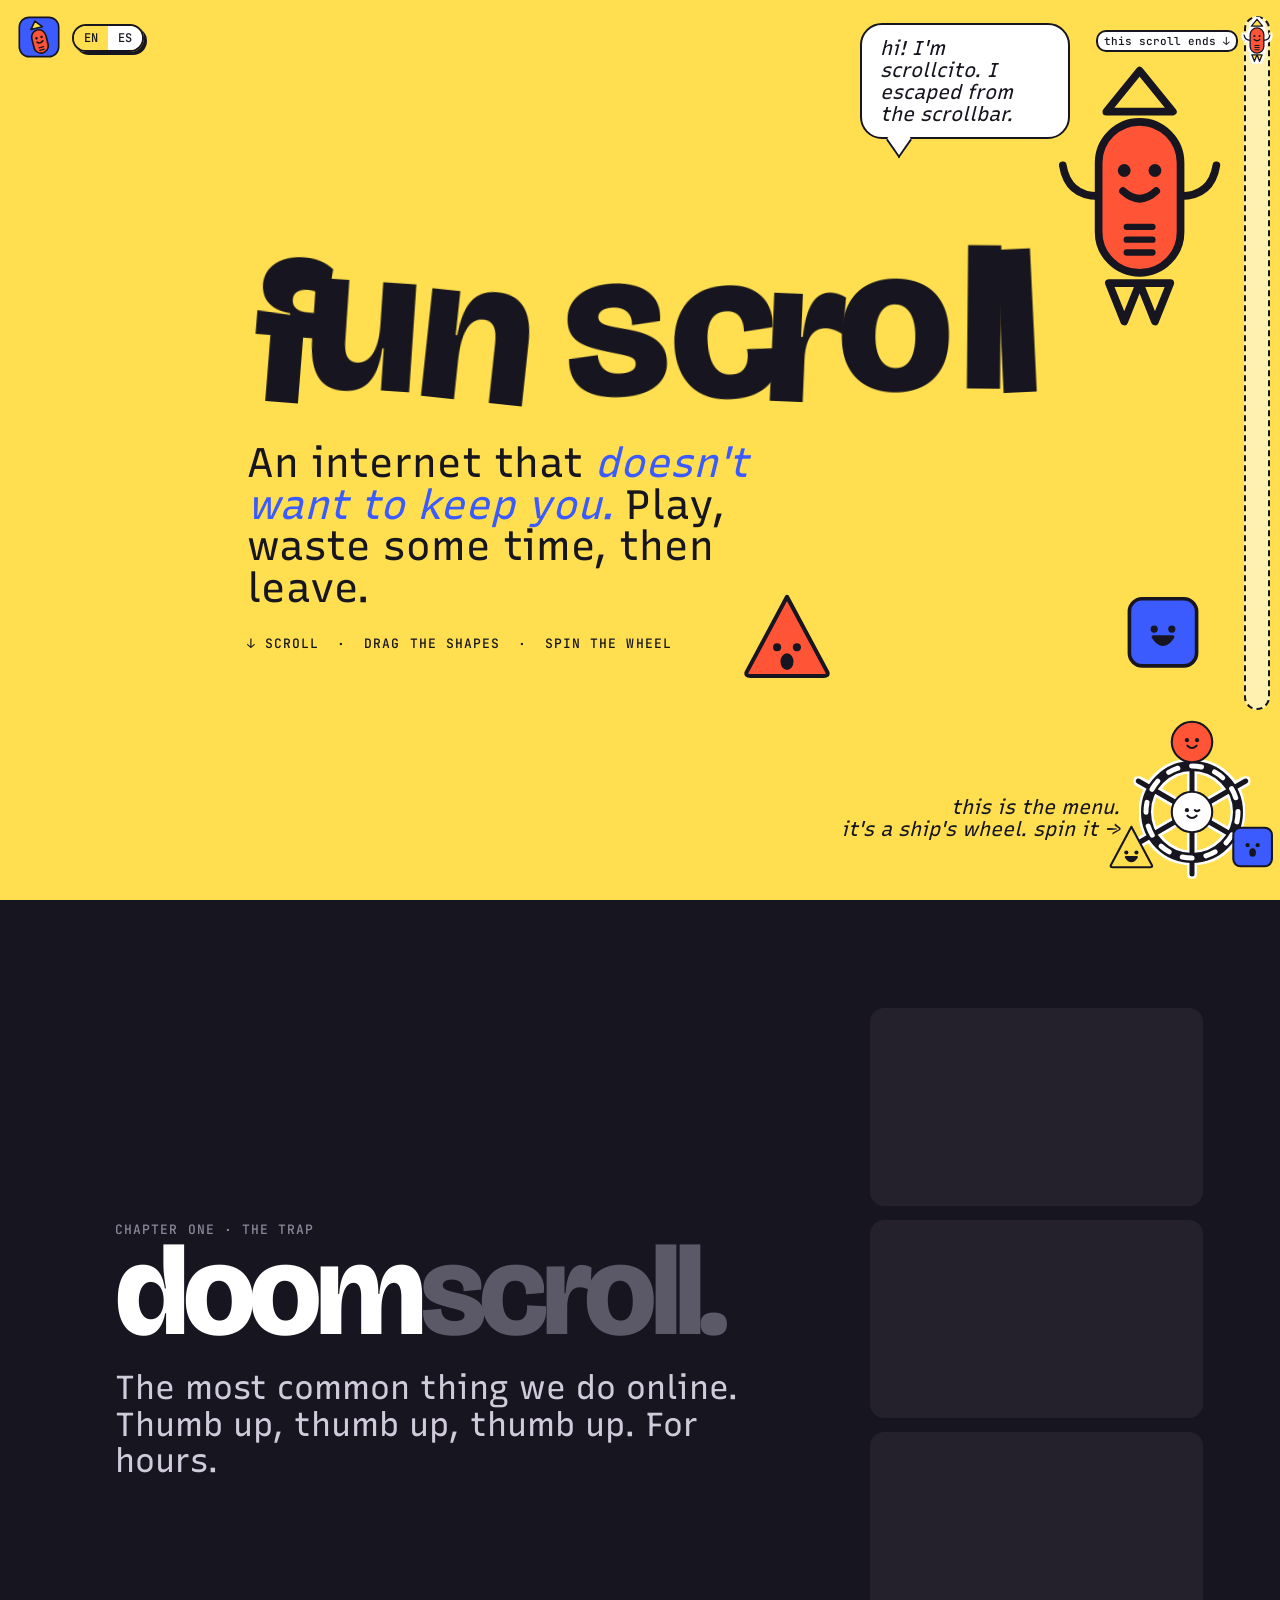
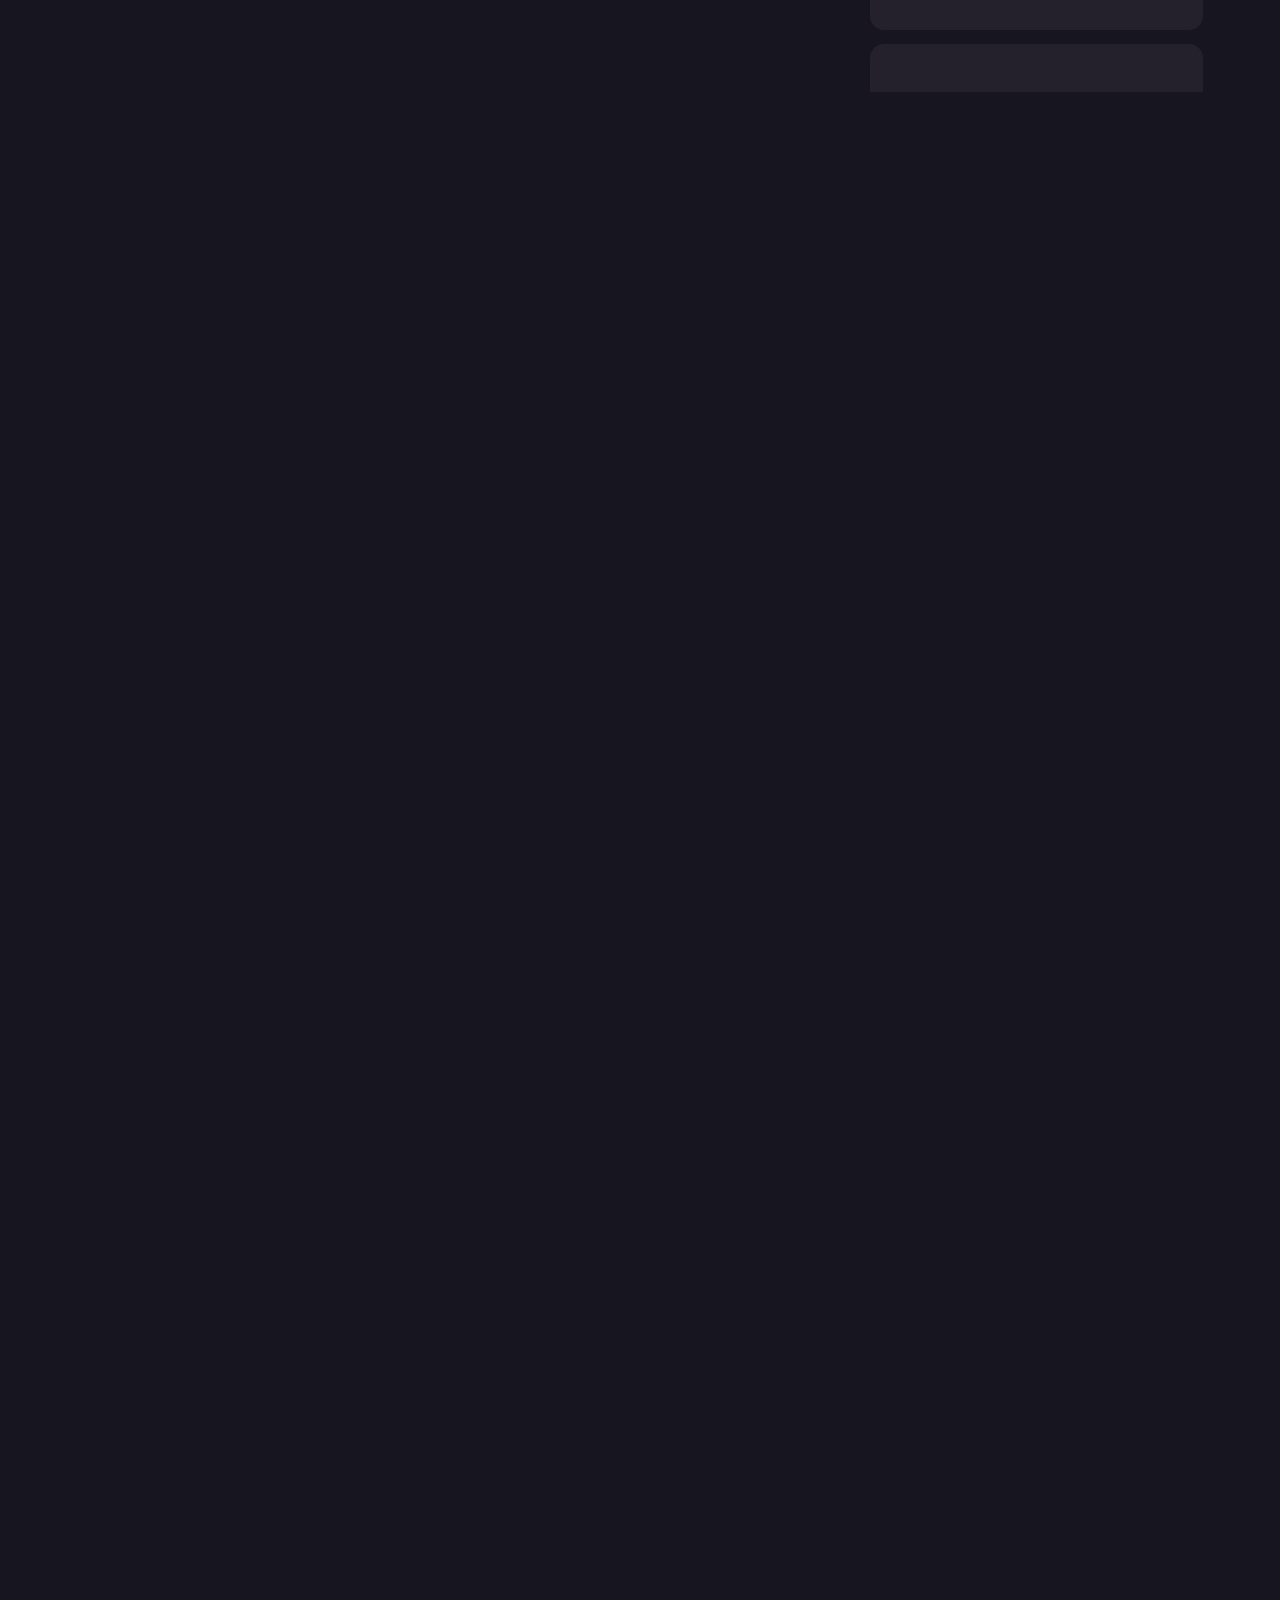
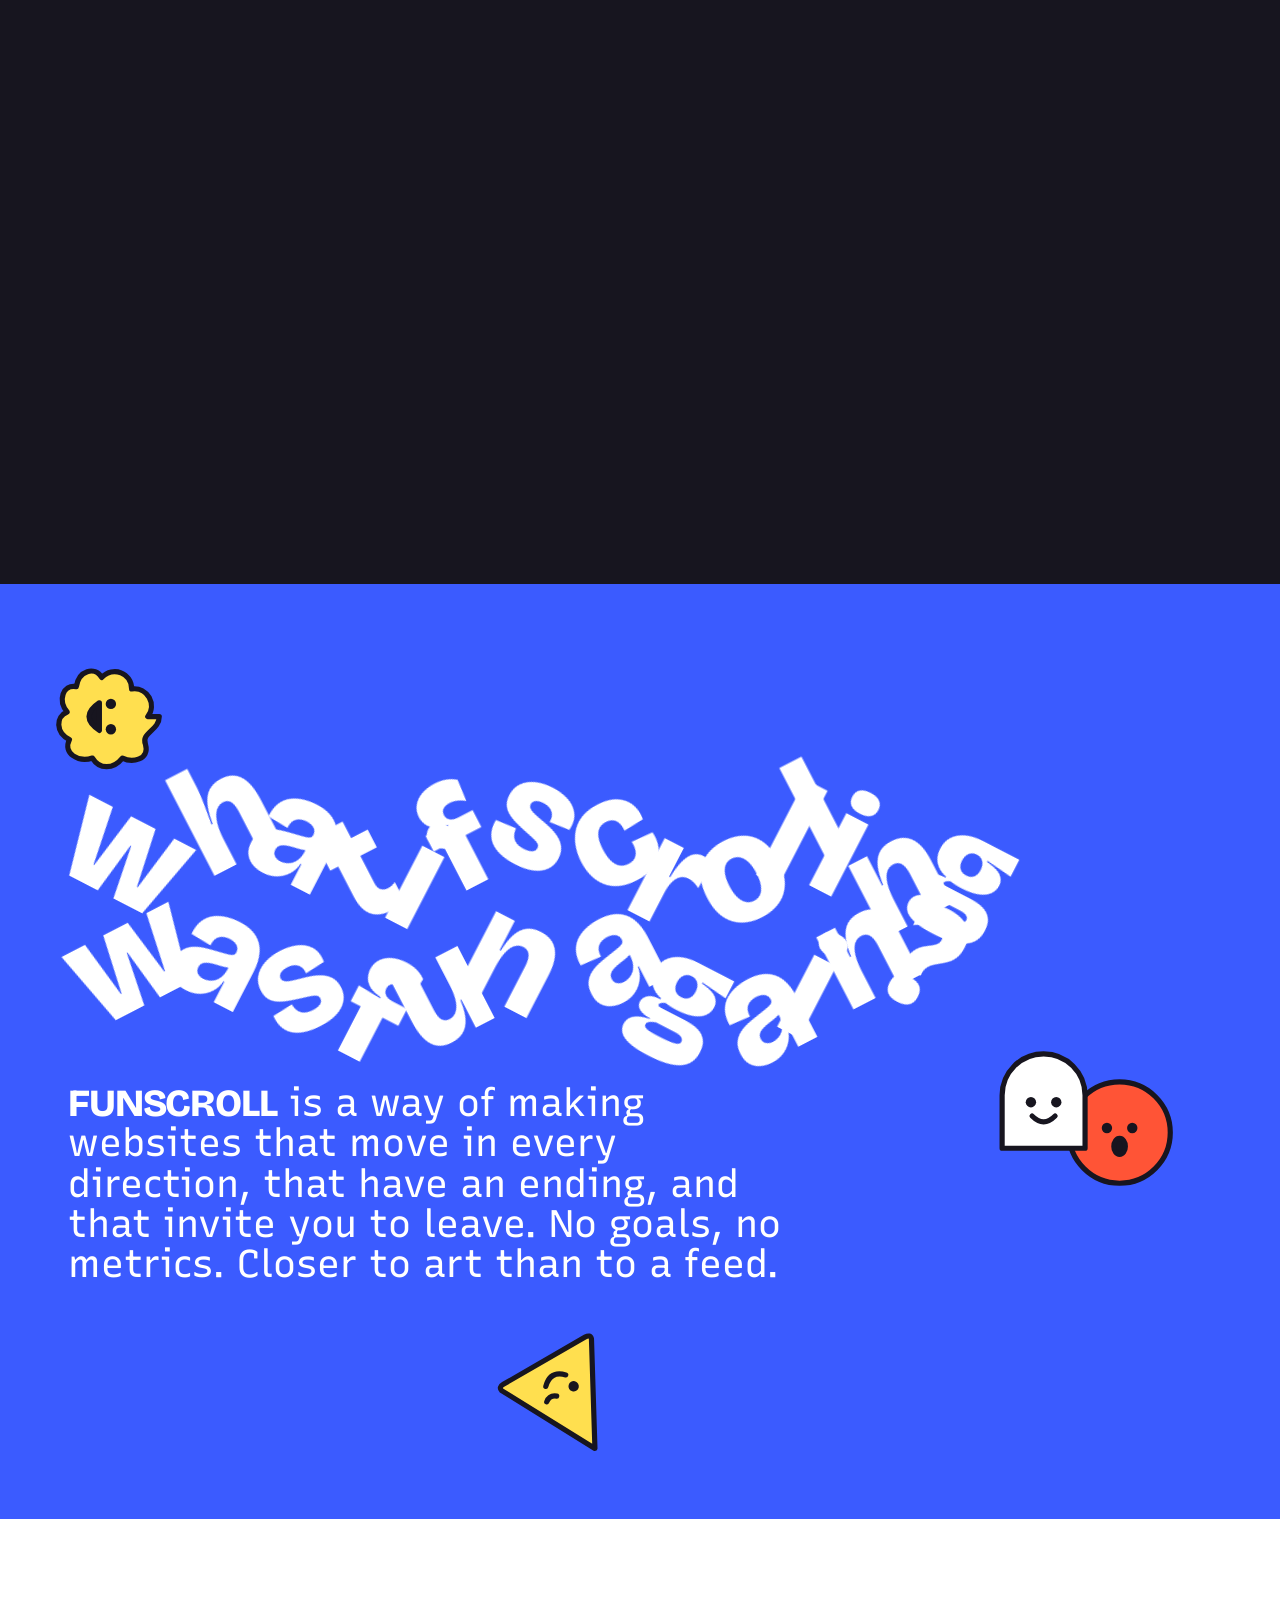
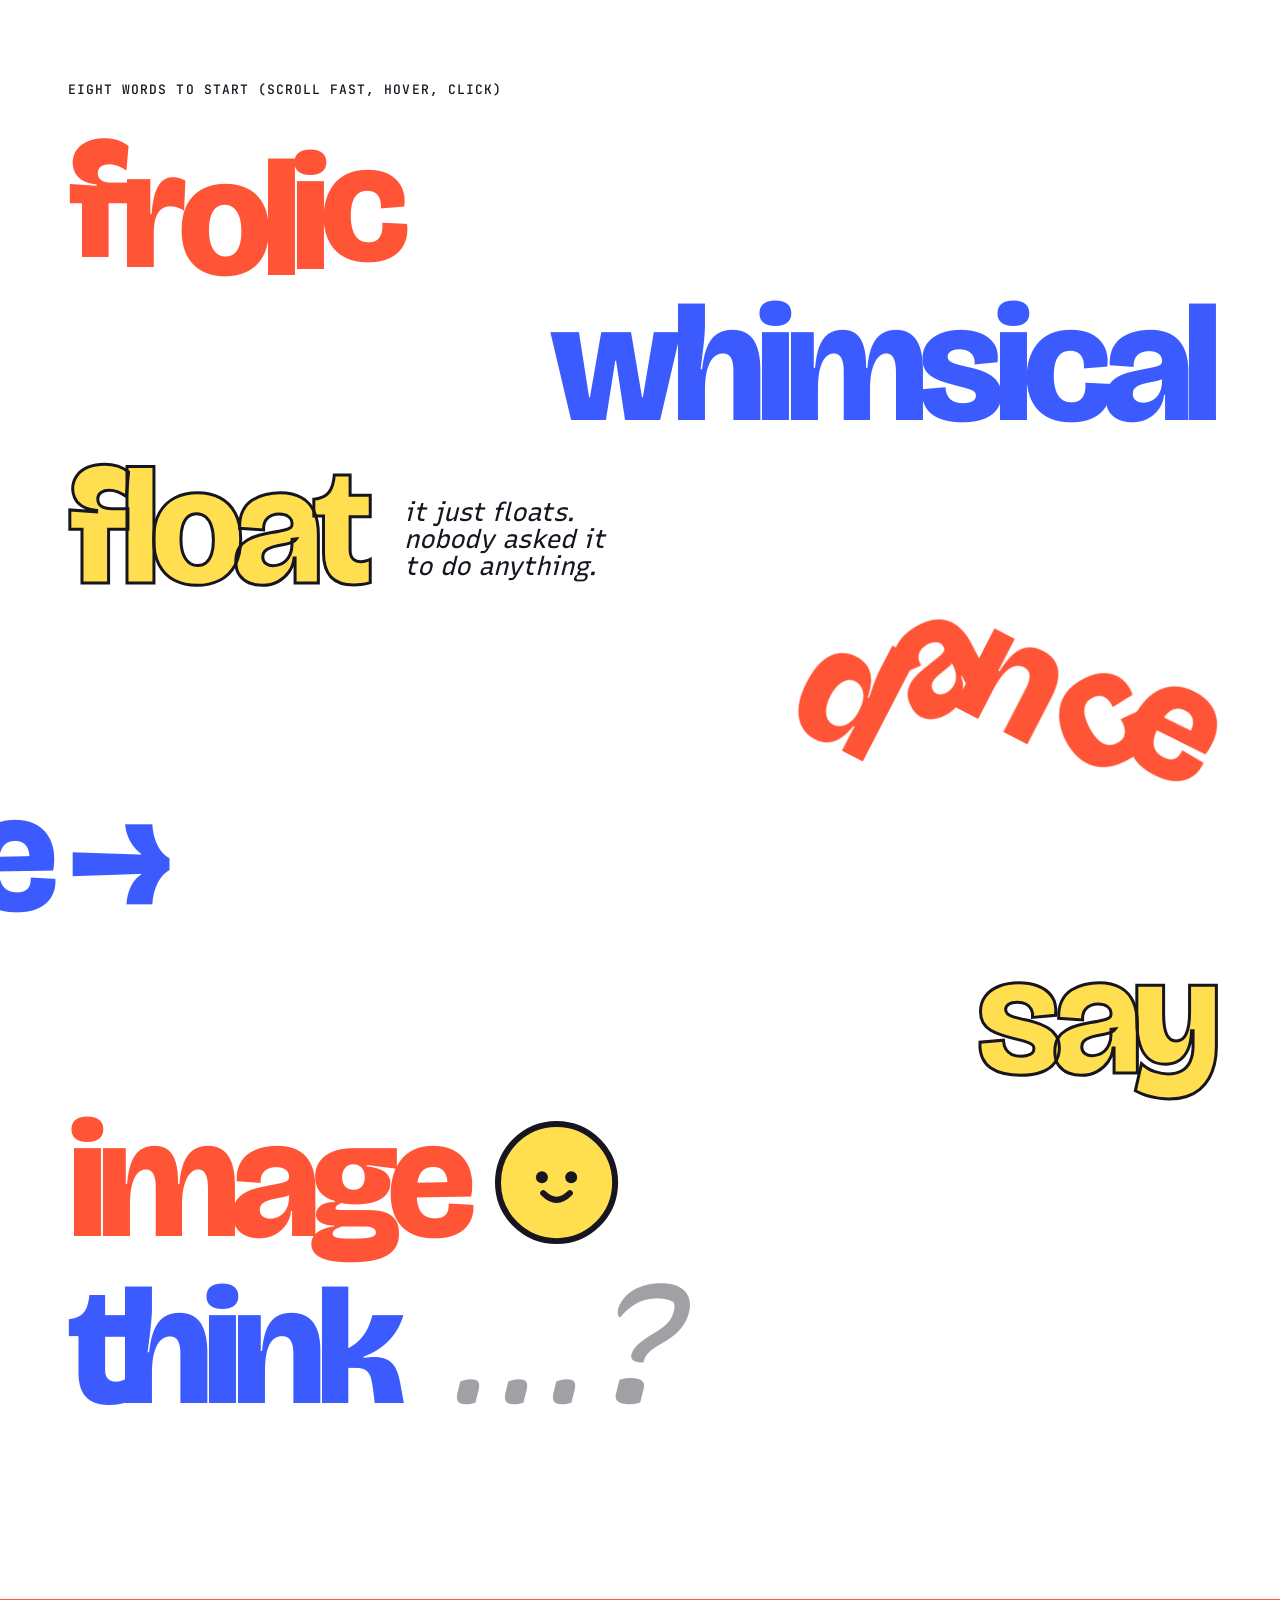
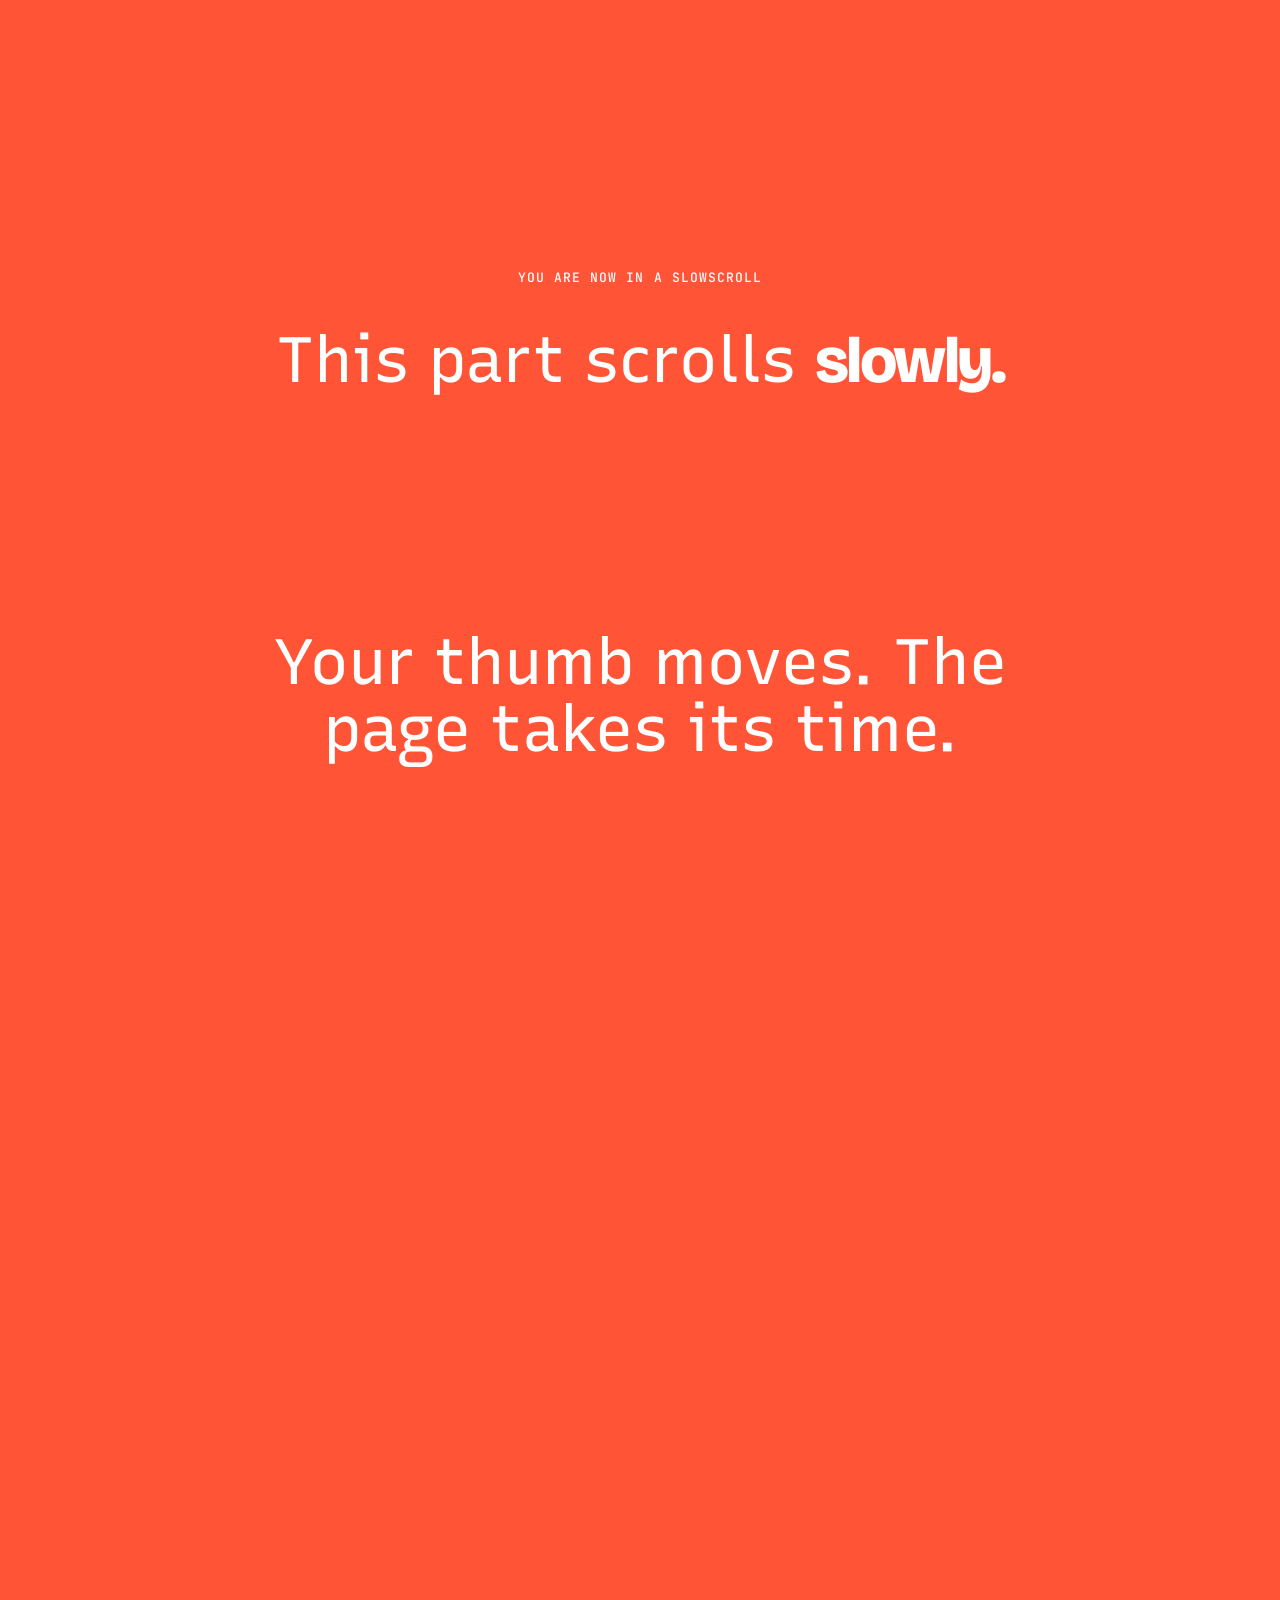
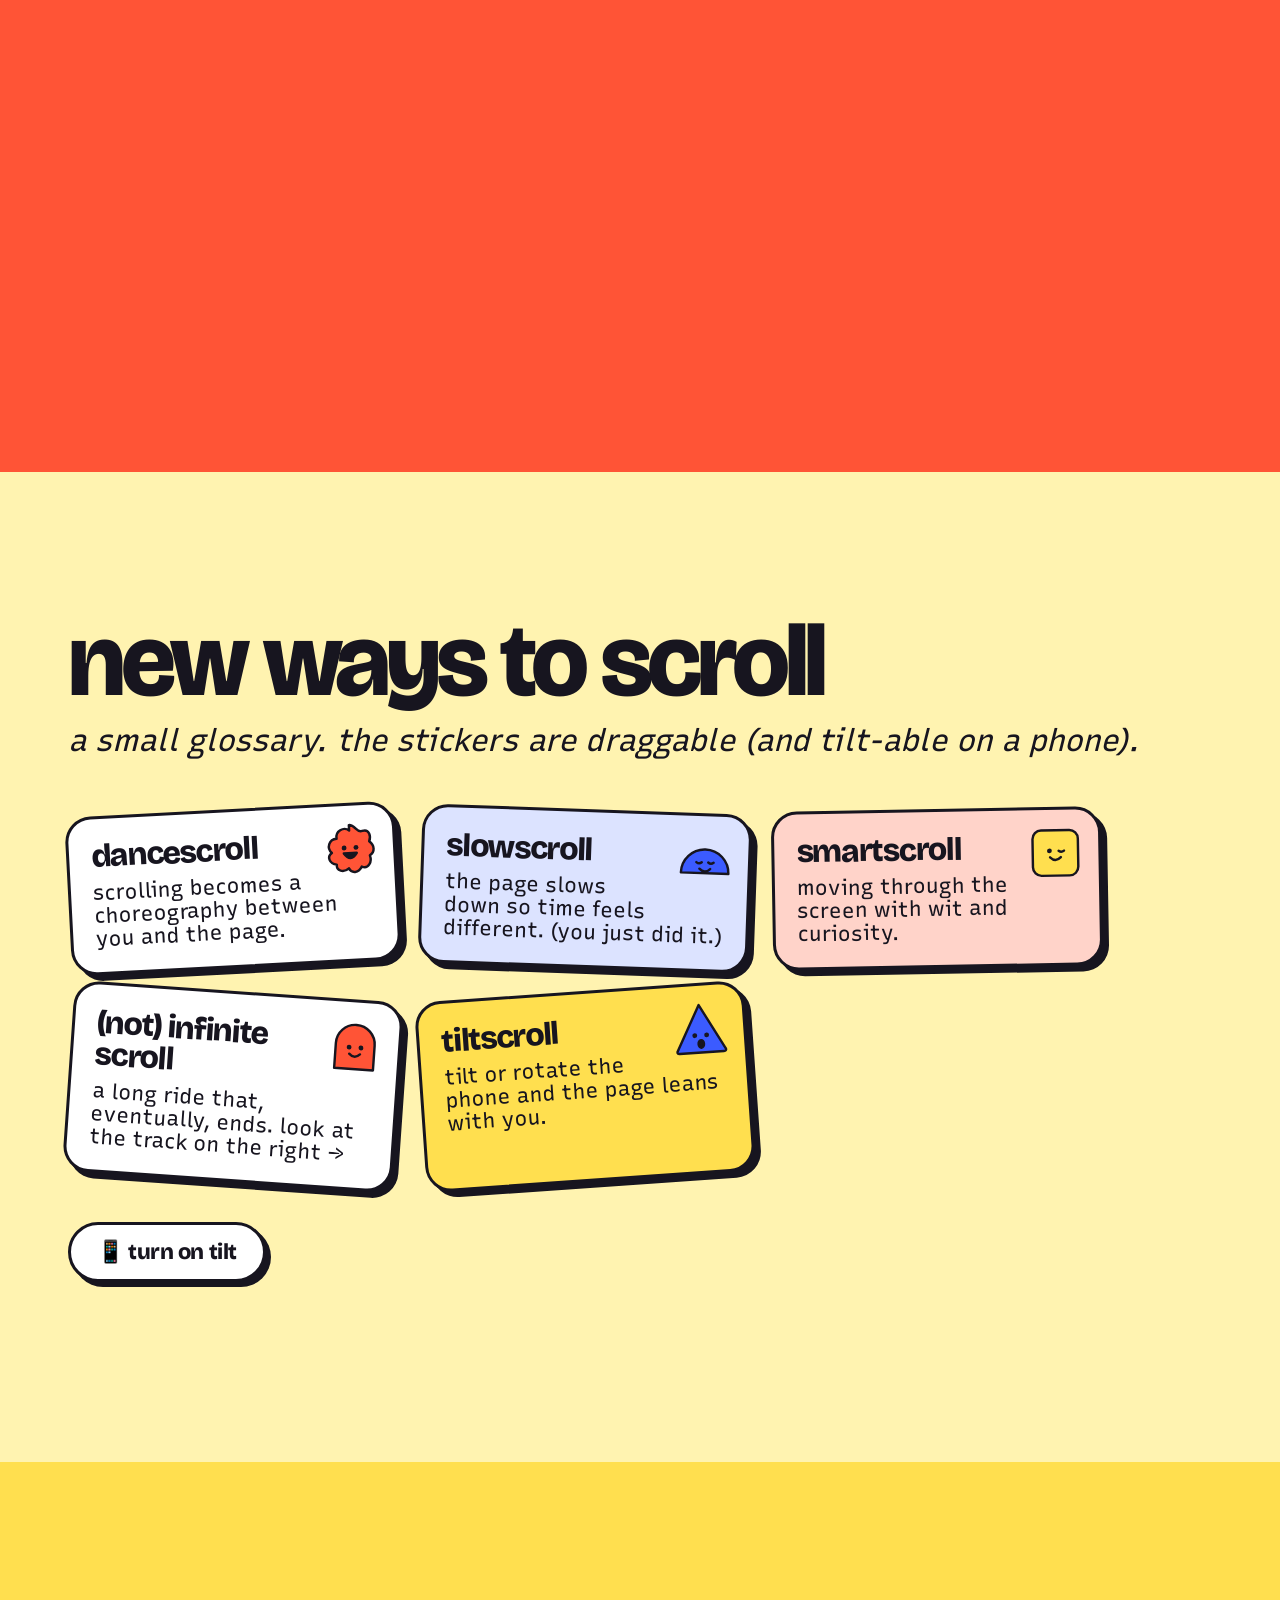
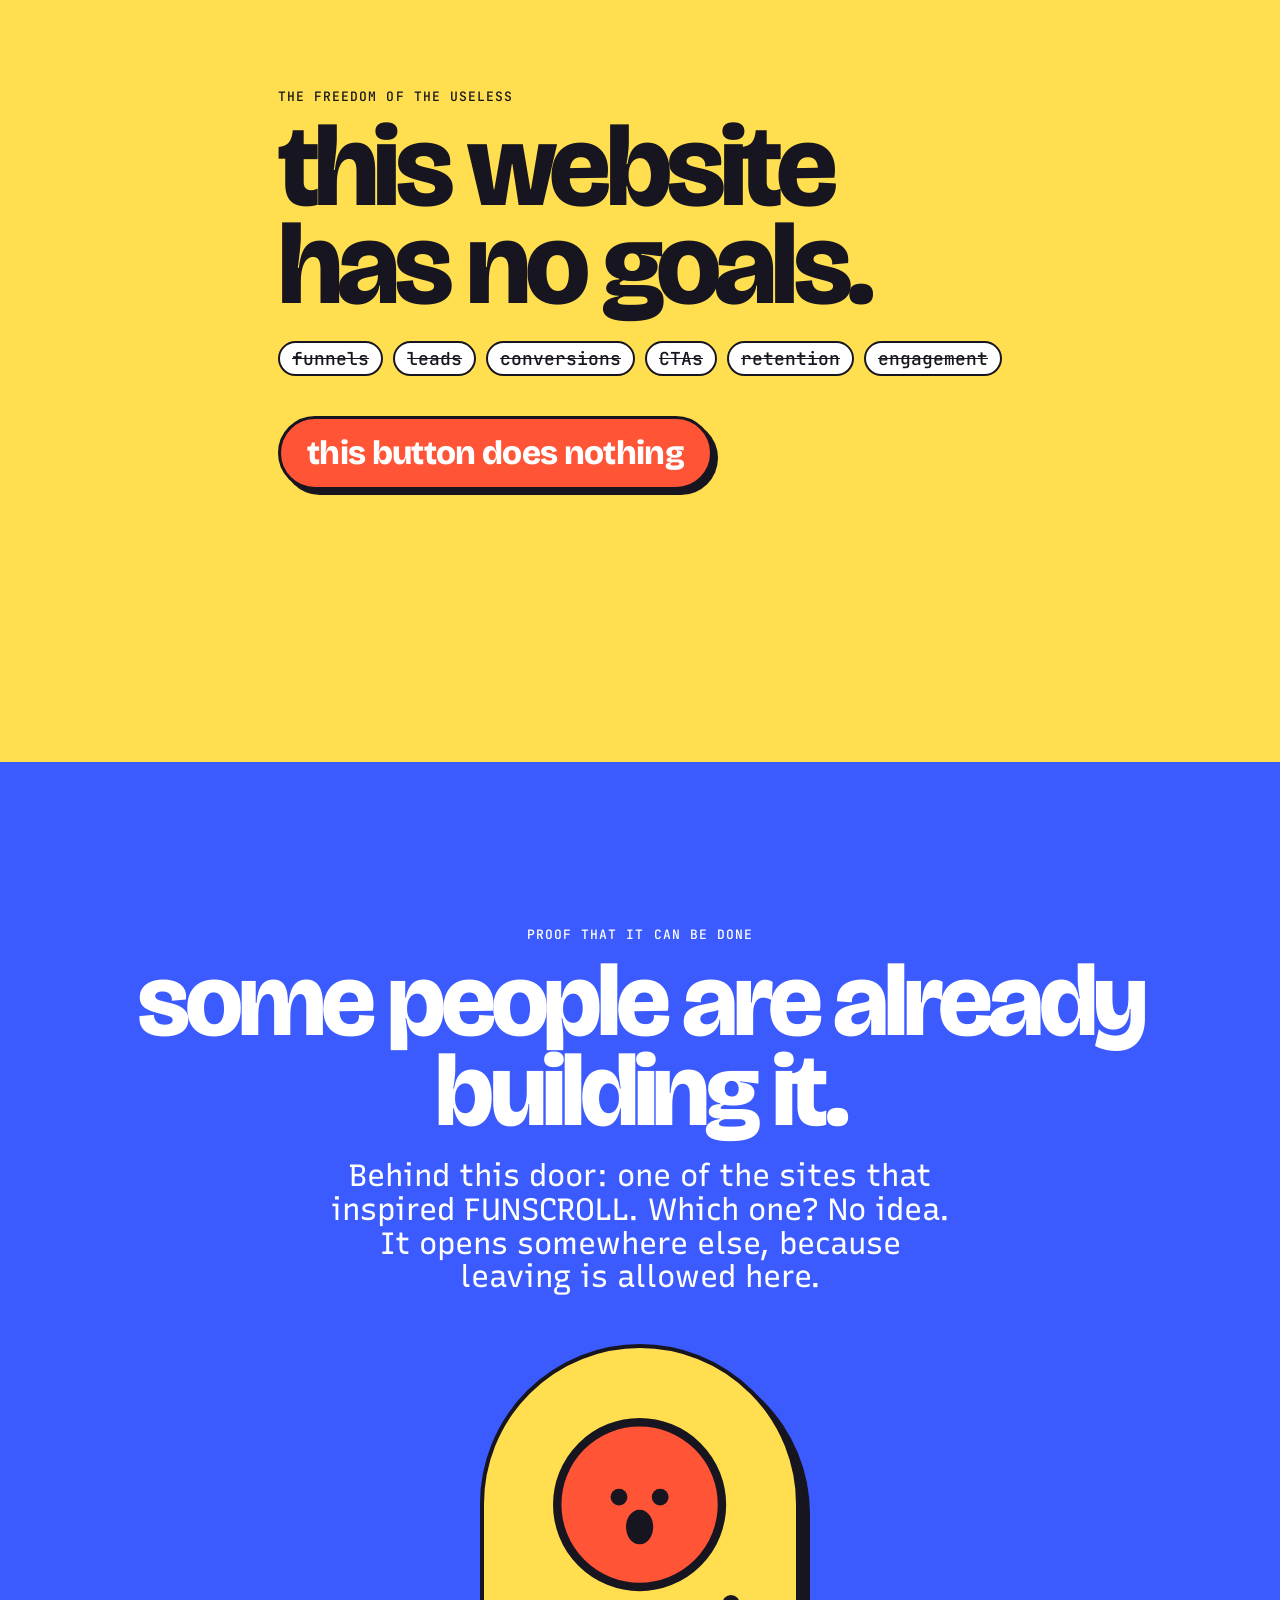
==== index.html @ 8c3e8dff "Kit: vibe coding guide; contact footer; looser wordmark spacing; clean up - kit.html (+ es/): a sect" ====
<!DOCTYPE html>
<html lang="en">
<head>
<meta charset="UTF-8">
<meta name="viewport" content="width=device-width, initial-scale=1.0">
<title>FUNSCROLL — an internet that doesn't want to keep you</title>
<meta name="description" content="FUNSCROLL is the opposite of doomscroll: websites that use the scroll to play, not to trap you.">
<link rel="icon" href="assets/img/favicon.svg" type="image/svg+xml">
<link rel="preconnect" href="https://fonts.googleapis.com">
<link rel="preconnect" href="https://fonts.gstatic.com" crossorigin>
<link href="https://fonts.googleapis.com/css2?family=Bricolage+Grotesque:opsz,wght@12..96,400;12..96,600;12..96,800&family=Recursive:slnt,wght,CASL@-15..0,300..1000,0..1&family=JetBrains+Mono:wght@500&display=swap" rel="stylesheet">
<link rel="stylesheet" href="kit/funscroll.css">
<link rel="stylesheet" href="assets/css/site.css">
<style>
section { position: relative; overflow: clip; }
.wrap { max-width: 1200px; margin: 0 auto; padding: 0 28px; position: relative; }

/* 1 · hero */
.hero { min-height: 100svh; background: var(--yellow); display: flex; align-items: center; }
.hero h1 { font-weight: 800; font-size: clamp(80px, 16vw, 260px); line-height: .78; letter-spacing: -.035em; position: relative; z-index: 2; }
.hero h1 .o { color: var(--red); }
.hero .lede { font: 400 clamp(26px, 3.2vw, 44px)/1.02 var(--voice); max-width: 560px; margin-top: 34px; position: relative; z-index: 2; }
.hero .lede em { color: var(--blue); }
.hero .hint { margin-top: 26px; position: relative; z-index: 2; }
.hero .mascot { position: absolute; right: 4%; top: 7%; width: clamp(120px, 14vw, 200px); z-index: 3; }
.hero .mascot .bubble { position: absolute; left: -190px; top: -40px; width: 210px; font-size: 20px; }

/* 2 · doom (horizontal) */
.doom { background: var(--ink); color: var(--white); }
.doom .panel { width: 100vw; height: 100%; flex-shrink: 0; display: flex; flex-direction: column; justify-content: center; padding: 0 9vw; position: relative; }
.doom .panel.half { width: 70vw; }
.doom h2 { font-weight: 800; font-size: clamp(44px, 10vw, 160px); line-height: .85; letter-spacing: -.05em; }
.doom h2 .grey { color: #5B5868; }
.doom p { font: 400 clamp(24px, 2.6vw, 38px)/1.1 var(--voice); max-width: 640px; margin-top: 22px; color: #CFCBDB; }
.feed { position: absolute; right: 6vw; top: 12vh; bottom: 12vh; width: 26vw; display: grid; gap: 14px; overflow: hidden; opacity: .65; }
.feed div { background: #2B2836; border-radius: 14px; height: 22vh; animation: feed 3s linear infinite; }
@keyframes feed { to { translate: 0 calc(-22vh - 14px); } }
.four { display: flex; gap: 3vw; margin-top: 40px; }
.four span { width: clamp(70px, 9vw, 130px); aspect-ratio: 1; border: 3px solid #5B5868; border-radius: 26px; display: grid; place-items: center; font-size: clamp(34px, 4.4vw, 64px); filter: grayscale(1); opacity: .7; }
.locked { font-size: clamp(120px, 18vw, 260px); line-height: 1; filter: grayscale(1); }

/* 3 · fun */
.fun { background: var(--blue); color: var(--white); padding: 22vh 0 26vh; }
.fun h2 { font-weight: 800; font-size: clamp(60px, 12vw, 190px); line-height: .85; letter-spacing: -.06em; }
.fun h2 .y { color: var(--yellow); }
.fun p { font: 400 clamp(26px, 3vw, 44px)/1.05 var(--voice); max-width: 720px; margin-top: 40px; }
.fun p b { font-family: var(--display); font-weight: 800; letter-spacing: -.03em; }
.fun .shp { --size: clamp(70px, 9vw, 140px); }

/* 4 · concepts */
.concepts { background: var(--white); padding: 18vh 0; }
.concepts .tag { margin-bottom: 30px; display: block; }
.word { display: block; font-weight: 800; font-size: clamp(64px, 13vw, 200px); line-height: .9; letter-spacing: -.06em; margin: 1.5vh 0; user-select: none; }
.word.r { color: var(--red); } .word.b { color: var(--blue); } .word.y { color: var(--yellow); -webkit-text-stroke: 3px var(--ink); }
.word.right { text-align: right; }
.word small { font: italic 400 clamp(18px, 2vw, 26px) var(--voice); letter-spacing: 0; color: var(--ink); -webkit-text-stroke: 0; display: inline-block; vertical-align: middle; margin-left: 16px; max-width: 220px; line-height: 1.05; }
.word.whim .fs-l { transition: rotate .4s cubic-bezier(.2,2,.4,1), translate .4s; }
.word.say { cursor: pointer; }
.say-bubble { position: absolute; transform: translate(-10px, -110%); opacity: 0; transition: opacity .3s; pointer-events: none; }
.say-bubble.on { opacity: 1; }
.word.think::after { content: ' ...?'; font-family: var(--voice); font-style: italic; font-weight: 400; color: var(--ink); opacity: .4; }
.word.img { cursor: pointer; }

/* 5 · slowscroll */
.slow { background: var(--red); color: var(--white); }
.slow .fs-sticky { display: flex; justify-content: center; }
.slow [data-fs-track] { max-width: 900px; padding: 0 28px; text-align: center; }
.slow .tag { display: block; margin-bottom: 40px; }
.slow .line { font: 400 clamp(34px, 5vw, 72px)/1.05 var(--voice); margin-bottom: 26vh; }
.slow .line b { font-family: var(--display); font-weight: 800; letter-spacing: -.04em; }

/* 6 · glossary */
.glossary { background: var(--butter); padding: 16vh 0 20vh; min-height: 100svh; }
.glossary h2 { font-weight: 800; font-size: clamp(48px, 8vw, 120px); letter-spacing: -.05em; line-height: .9; }
.glossary .sub { font: italic 400 clamp(22px, 2.4vw, 32px) var(--voice); margin: 14px 0 50px; }
.stickers { position: relative; display: flex; flex-wrap: wrap; gap: 22px; }
.sticker { width: min(330px, 100%); padding: 22px; border: 3px solid var(--ink); border-radius: 26px; box-shadow: 6px 6px 0 var(--ink); }
.sticker h3 { font-weight: 800; font-size: 32px; letter-spacing: -.04em; line-height: 1; }
.sticker p { font: 400 21px/1.1 var(--voice); margin-top: 8px; }
.sticker .shp { --size: 54px; float: right; margin: -6px -6px 6px 10px; }
#tiltBtn { margin-top: 40px; }

/* 7 · useless */
.useless { background: var(--yellow); min-height: 100svh; display: flex; align-items: center; padding: 14vh 0; }
.useless h2 { font-weight: 800; font-size: clamp(54px, 9vw, 140px); line-height: .85; letter-spacing: -.05em; }
.useless .no { font: 500 clamp(14px, 1.4vw, 18px) var(--mono); margin: 26px 0 40px; display: flex; flex-wrap: wrap; gap: 10px; }
.useless .no s { background: var(--white); border: 2px solid var(--ink); border-radius: 20px; padding: 4px 12px; }
#nothing { font-size: clamp(22px, 2.6vw, 34px); background: var(--red); color: var(--white); }
#nothingCount { font: italic 400 24px var(--voice); margin-top: 18px; min-height: 30px; }
.dropped { position: fixed; z-index: 30; pointer-events: none; --size: 70px; }

/* 8 · doors */
.doors { background: var(--blue); color: var(--white); padding: 18vh 0; text-align: center; }
.doors h2 { font-weight: 800; font-size: clamp(48px, 8vw, 130px); line-height: .88; letter-spacing: -.05em; }
.doors p { font: 400 clamp(22px, 2.4vw, 32px)/1.1 var(--voice); max-width: 640px; margin: 22px auto 50px; }
.door-btn { width: clamp(220px, 26vw, 320px); aspect-ratio: .7; margin: 0 auto; display: flex; flex-direction: column; align-items: center; justify-content: flex-end; padding: 0 20px 34px; background: var(--yellow); color: var(--ink); border: 4px solid var(--ink); border-radius: 200px 200px 14px 14px; box-shadow: 10px 10px 0 var(--ink); text-decoration: none; position: relative; transition: rotate .4s cubic-bezier(.2,2,.4,1); }
.door-btn:hover { rotate: -4deg; }
.door-btn .knob { position: absolute; right: 18%; top: 55%; width: 18px; height: 18px; border-radius: 50%; background: var(--ink); }
.door-btn .shp { --size: 60%; position: absolute; top: 14%; }
.door-btn b { font-weight: 800; font-size: clamp(22px, 2.3vw, 30px); letter-spacing: -.03em; line-height: 1; }
.door-btn small { font: 500 12px var(--mono); margin-top: 8px; }
.doors .more { display: flex; gap: 18px; justify-content: center; flex-wrap: wrap; margin-top: 60px; }
.doors .more .btn { color: var(--ink); }

/* 9 · the end */
.end { background: var(--ink); color: var(--white); min-height: 100svh; display: flex; align-items: center; text-align: center; padding: 14vh 0 22vh; }
.end h2 { font-weight: 800; font-size: clamp(90px, 18vw, 280px); letter-spacing: -.04em; line-height: .8; color: var(--yellow); }
.end p { font: 400 clamp(24px, 2.8vw, 40px)/1.08 var(--voice); max-width: 700px; margin: 30px auto 0; }
.end .wave { width: 130px; margin: 40px auto 0; }
.end .wave svg { animation: wave 1.2s ease-in-out infinite alternate; transform-origin: 50% 90%; }
@keyframes wave { from { rotate: -10deg; } to { rotate: 10deg; } }
.end .credit { margin-top: 50px; font: 500 13px var(--mono); opacity: .8; }
.end .credit a { color: var(--yellow); }

@media (max-width: 700px) {
  .hero .mascot { right: 6%; top: 8%; }
  .hero .mascot .bubble { left: auto; right: 90%; top: -30px; width: 160px; font-size: 16px; }
  .feed { display: none; }
  .doom .panel.half { width: 100vw; }
  .word small { display: block; margin: 6px 0 0; }
}
</style>
</head>
<body data-alt="es/index.html">

<a class="topbar" href="index.html" aria-label="funscroll home"><img src="assets/img/funscroll-icon.svg" alt=""></a>

<!-- 1 · HERO -->
<section class="hero">
  <span class="shp abs" data-s="circle" data-c="blue" data-m="happy" style="--size:110px; left:6%; top:8%" data-fs-parallax="-0.6" data-fs-drag></span>
  <span class="shp abs" data-s="triangle" data-c="red" data-m="wow" style="--size:90px; left:58%; bottom:6%" data-fs-parallax="0.9" data-fs-drag></span>
  <span class="shp abs" data-s="half" data-c="white" data-m="sleepy" style="--size:120px; right:30%; top:6%" data-fs-parallax="-1.2" data-fs-drag></span>
  <span class="shp abs" data-s="square" data-c="blue" data-m="grin" style="--size:80px; right:6%; bottom:16%" data-fs-parallax="0.5" data-fs-drag></span>
  <div class="wrap">
    <h1 data-fs-letters="scatter">fun scr<span class="o">o</span>ll</h1>
    <p class="lede">An internet that <em>doesn't want to keep you.</em> Play, waste some time, then leave.</p>
    <p class="hint tag">↓ scroll &nbsp;·&nbsp; drag the shapes &nbsp;·&nbsp; spin the wheel</p>
  </div>
  <div class="mascot" data-fs-drag>
    <span class="bubble">hi! I'm scrollcito. I escaped from the scrollbar.</span>
    <div data-fs-float id="bigScrollcito"></div>
  </div>
</section>

<!-- 2 · DOOM (sideways) -->
<section class="doom" data-fs-horizontal>
  <div class="fs-sticky">
    <div data-fs-track>
      <div class="panel">
        <span class="tag" style="color:#8C889A">chapter one · the trap</span>
        <h2>doom<span class="grey">scroll.</span></h2>
        <p>The most common thing we do online. Thumb up, thumb up, thumb up. For hours.</p>
        <div class="feed" aria-hidden="true"><div></div><div></div><div></div><div></div><div></div></div>
      </div>
      <div class="panel half">
        <h2><span class="grey">you don't choose</span> what you see.</h2>
        <p>A machine does. Then it sells what it learned about you to whoever pays.</p>
      </div>
      <div class="panel half">
        <h2>4 words.</h2>
        <p>That's the whole vocabulary you're allowed: like, comment, save, share.</p>
        <div class="four" aria-hidden="true"><span>♥</span><span>💬</span><span>🔖</span><span>↗</span></div>
      </div>
      <div class="panel half">
        <div class="locked" aria-hidden="true">🚪🔒</div>
        <h2><span class="grey">no</span> way out.</h2>
        <p>Links to the outside get punished. Leaving is the one thing the feed can't allow.</p>
      </div>
      <div class="panel half">
        <h2><span class="grey">and you</span> remember nothing.</h2>
        <p>Hours later, nothing stays. Except the rage-bait.</p>
      </div>
    </div>
  </div>
</section>

<!-- 3 · FUN -->
<section class="fun">
  <span class="shp abs" data-s="flower" data-c="yellow" data-m="grin" style="left:4%; top:8%" data-fs-spin="540" data-fs-drag></span>
  <span class="shp abs" data-s="circle" data-c="red" data-m="wow" style="right:8%; top:14%" data-fs-parallax="-0.8" data-fs-drag></span>
  <span class="shp abs" data-s="arch" data-c="white" data-m="happy" style="right:14%; bottom:10%" data-fs-parallax="0.6" data-fs-drag></span>
  <span class="shp abs" data-s="triangle" data-c="yellow" data-m="wink" style="left:40%; bottom:6%" data-fs-spin="-300" data-fs-drag></span>
  <div class="wrap">
    <h2 data-fs-letters="dance">what if scrolling was <span class="y">fun</span> again?</h2>
    <p data-fs-reveal="up"><b>FUNSCROLL</b> is a way of making websites that move in every direction, that have an ending, and that invite you to leave. No goals, no metrics. Closer to art than to a feed.</p>
  </div>
</section>

<!-- 4 · CONCEPTS -->
<section class="concepts">
  <div class="wrap">
    <span class="tag">eight words to start (scroll fast, hover, click)</span>
    <span class="word r" data-fs-letters="wave">frolic</span>
    <span class="word b right whim" id="whim">whimsical</span>
    <span class="word y" data-fs-float style="--fs-float-dur:2.6s">float <small>it just floats. nobody asked it to do anything.</small></span>
    <span class="word r right" data-fs-letters="dance">dance</span>
    <span class="word b" data-fs-parallax-x="0.6">move →</span>
    <span class="word y right say" id="say">say</span>
    <span class="word r img" id="img">image <span class="shp" data-s="circle" data-c="yellow" data-m="happy" style="--size:0.8em; vertical-align:-0.08em"></span></span>
    <span class="word b think" data-fs-reveal="pop">think</span>
  </div>
</section>

<!-- 5 · SLOWSCROLL -->
<section class="slow" data-fs-slow="0.3">
  <div class="fs-sticky">
    <div data-fs-track>
      <span class="tag">you are now in a slowscroll</span>
      <p class="line">This part scrolls <b>slowly.</b></p>
      <p class="line">Your thumb moves. The page takes its time.</p>
      <p class="line">Nothing is chasing you here.</p>
      <p class="line">Time online can feel like something <b>other</b> than a blur.</p>
      <p class="line">Okay. You can speed up again.</p>
    </div>
  </div>
</section>

<!-- 6 · GLOSSARY -->
<section class="glossary">
  <div class="wrap">
    <h2>new ways to scroll</h2>
    <p class="sub">a small glossary. the stickers are draggable (and tilt-able on a phone).</p>
    <div class="stickers">
      <div class="sticker" style="background:var(--white); rotate:-3deg" data-fs-drag data-fs-tilt="18"><span class="shp" data-s="flower" data-c="red" data-m="grin"></span><h3>dancescroll</h3><p>scrolling becomes a choreography between you and the page.</p></div>
      <div class="sticker" style="background:var(--sky); rotate:2deg" data-fs-drag data-fs-tilt="26"><span class="shp" data-s="half" data-c="blue" data-m="sleepy"></span><h3>slowscroll</h3><p>the page slows down so time feels different. (you just did it.)</p></div>
      <div class="sticker" style="background:var(--blush); rotate:-1deg" data-fs-drag data-fs-tilt="14"><span class="shp" data-s="square" data-c="yellow" data-m="wink"></span><h3>smartscroll</h3><p>moving through the screen with wit and curiosity.</p></div>
      <div class="sticker" style="background:var(--white); rotate:4deg" data-fs-drag data-fs-tilt="30"><span class="shp" data-s="arch" data-c="red" data-m="happy"></span><h3>(not) infinite scroll</h3><p>a long ride that, eventually, ends. look at the track on the right →</p></div>
      <div class="sticker" style="background:var(--yellow); rotate:-4deg" data-fs-drag data-fs-tilt="40"><span class="shp" data-s="triangle" data-c="blue" data-m="wow"></span><h3>tiltscroll</h3><p>tilt or rotate the phone and the page leans with you.</p></div>
    </div>
    <button class="btn" id="tiltBtn">📱 turn on tilt</button>
  </div>
</section>

<!-- 7 · USELESS -->
<section class="useless">
  <div class="wrap">
    <span class="tag">the freedom of the useless</span>
    <h2 style="margin-top:14px">this website<br>has no goals.</h2>
    <div class="no"><s>funnels</s><s>leads</s><s>conversions</s><s>CTAs</s><s>retention</s><s>engagement</s></div>
    <button class="btn" id="nothing">this button does nothing</button>
    <p id="nothingCount"></p>
  </div>
</section>

<!-- 8 · DOORS -->
<section class="doors">
  <div class="wrap">
    <span class="tag">proof that it can be done</span>
    <h2 style="margin-top:14px">some people are already building it.</h2>
    <p>Behind this door: one of the sites that inspired FUNSCROLL. Which one? No idea. It opens somewhere else, because leaving is allowed here.</p>
    <a href="funscrollers.html" class="door-btn" id="door" target="_blank" rel="noopener">
      <span class="shp" data-s="circle" data-c="red" data-m="wow"></span>
      <span class="knob"></span>
      <b>take me somewhere weird</b>
      <small>opens in a new tab ↗</small>
    </a>
    <div class="more">
      <a class="btn" href="funscrollers.html">meet the funscrollers</a>
      <a class="btn" href="kit.html" style="background:var(--yellow)">make your own → kit</a>
      <a class="btn" href="manifiesto.html#en" style="background:var(--blush)">read the manifesto 📜</a>
    </div>
  </div>
</section>

<!-- 9 · THE END -->
<section class="end">
  <div class="wrap">
    <h2>the end.</h2>
    <p>This scroll has an ending. That's a feature. Now close this tab and go do something nice.</p>
    <div class="wave halo" id="byeScrollcito"></div>
    <p class="credit"><a href="manifiesto.html#en">manifesto</a> · <a href="funscrollers.html">funscrollers</a> · <a href="kit.html">kit</a></p>
  </div>
</section>

<script src="assets/js/funscrollers.js"></script>
<script src="assets/js/site.js"></script>
<script src="kit/funscroll.js"></script>
<script>
document.getElementById('bigScrollcito').innerHTML = FUN.SCROLLCITO;
document.getElementById('byeScrollcito').innerHTML = FUN.SCROLLCITO;

// the door: a real link whose destination is re-rolled right before each click
const door = document.getElementById('door');
let lastDoor = null;
const rollDoor = () => {
  lastDoor = FUNSCROLLERS[Math.floor(Math.random() * FUNSCROLLERS.length)];
  door.href = lastDoor.url;
};
rollDoor();
door.addEventListener('pointerdown', rollDoor);
door.addEventListener('click', () => {
  door.querySelector('small').textContent = `last time: ${lastDoor.name} ↗ · again?`;
  setTimeout(rollDoor, 0);
});

// whimsical: every letter does its own thing on hover
const whim = document.getElementById('whim');
whim.innerHTML = [...whim.textContent].map(c => `<span class="fs-l" style="display:inline-block">${c}</span>`).join('');
whim.addEventListener('mousemove', () => whim.querySelectorAll('.fs-l').forEach(l => {
  l.style.rotate = (Math.random() * 60 - 30) + 'deg';
  l.style.translate = `0 ${Math.random() * 30 - 15}px`;
}));
whim.addEventListener('click', () => whim.dispatchEvent(new Event('mousemove')));

// say: it talks when clicked
const sayings = ['hello!', 'hey, it\'s me, a word', 'no likes needed', 'bidirectional!', 'click me again', 'I can say anything', '¡hola!'];
const say = document.getElementById('say');
const bubble = document.createElement('span');
bubble.className = 'bubble say-bubble';
say.prepend(bubble);
let si = 0;
say.addEventListener('click', () => {
  bubble.textContent = sayings[si++ % sayings.length];
  bubble.classList.add('on');
  clearTimeout(say.t);
  say.t = setTimeout(() => bubble.classList.remove('on'), 1800);
});

// image: the shape changes every click
const shapes = ['circle', 'square', 'triangle', 'half', 'arch', 'flower'];
const colors = ['yellow', 'blue', 'red'];
const moods = ['happy', 'wow', 'grin', 'wink', 'sleepy'];
const pick = a => a[Math.floor(Math.random() * a.length)];
const imgShape = document.querySelector('#img .shp');
document.getElementById('img').addEventListener('click', () => {
  imgShape.innerHTML = FUN.shapeSVG(pick(shapes), pick(colors), pick(moods));
});

// tilt
const tiltBtn = document.getElementById('tiltBtn');
tiltBtn.addEventListener('click', () => FS.enableTilt().then(r => {
  tiltBtn.textContent = r === 'granted' ? '📱 tilt is on — lean your phone' : '📱 tilt was not allowed';
}));

// the button that does nothing
let n = 0;
const nothing = document.getElementById('nothing'), count = document.getElementById('nothingCount');
const lines = ['nothing happened.', 'still nothing.', 'beautifully nothing.', 'zero conversions. perfect.', 'you are free.'];
nothing.addEventListener('click', e => {
  n++;
  count.textContent = `pressed ${n} time${n > 1 ? 's' : ''}. ${lines[Math.min(n - 1, lines.length - 1)]}`;
  const s = document.createElement('span');
  s.className = 'shp dropped';
  s.innerHTML = FUN.shapeSVG(pick(shapes), pick(colors), pick(moods));
  s.style.left = (e.clientX - 35) + 'px';
  s.style.top = (e.clientY - 35) + 'px';
  document.body.appendChild(s);
  const dx = (Math.random() - .5) * 600, rot = (Math.random() - .5) * 720;
  s.animate([
    { transform: 'translate(0,0) rotate(0)', opacity: 1 },
    { transform: `translate(${dx * .5}px, -220px) rotate(${rot * .5}deg)`, opacity: 1, offset: .35 },
    { transform: `translate(${dx}px, ${innerHeight}px) rotate(${rot}deg)`, opacity: 1 }
  ], { duration: 1800, easing: 'cubic-bezier(.3,0,.7,1)' }).onfinish = () => s.remove();
});
</script>
</body>
</html>
---- kit/funscroll.css ----
/* funscroll kit v0.1 · funscroll.life/kit
   a tiny toolbox to make websites fun to scroll */

[data-fs-letters] .fs-l { display: inline-block; will-change: transform; }
[data-fs-letters] .fs-w { display: inline-block; white-space: nowrap; }

/* reveal: elements slide in from a direction when they enter the screen */
[data-fs-reveal] { transition: transform .9s cubic-bezier(.2,1.4,.4,1), opacity .6s ease; }
[data-fs-reveal]:not(.fs-in) { opacity: 0; }
[data-fs-reveal="up"]:not(.fs-in)    { transform: translateY(80px); }
[data-fs-reveal="down"]:not(.fs-in)  { transform: translateY(-80px); }
[data-fs-reveal="left"]:not(.fs-in)  { transform: translateX(-120px) rotate(-6deg); }
[data-fs-reveal="right"]:not(.fs-in) { transform: translateX(120px) rotate(6deg); }
[data-fs-reveal="pop"]:not(.fs-in)   { transform: scale(.2) rotate(-20deg); }
[data-fs-reveal="spin"]:not(.fs-in)  { transform: rotate(-200deg) scale(.4); }

/* float: gentle bobbing forever */
[data-fs-float] { animation: fs-float var(--fs-float-dur, 4s) ease-in-out infinite alternate; }
@keyframes fs-float {
  from { translate: 0 -10px; rotate: -3deg; }
  to   { translate: 0 10px;  rotate: 3deg; }
}

/* jelly: squish on hover / tap */
[data-fs-jelly] { transition: scale .5s cubic-bezier(.2,2.2,.4,1); }
[data-fs-jelly]:hover, [data-fs-jelly]:active { scale: 1.12 .9; }

/* drag */
[data-fs-drag] { cursor: grab; touch-action: none; user-select: none; -webkit-user-select: none; }
[data-fs-drag].fs-dragging { cursor: grabbing; z-index: 999; }

/* horizontal + slow sections */
[data-fs-horizontal], [data-fs-slow] { position: relative; }
[data-fs-horizontal] > .fs-sticky, [data-fs-slow] > .fs-sticky {
  position: sticky; top: 0; height: 100vh; height: 100svh; overflow: hidden;
}
[data-fs-horizontal] [data-fs-track] { display: flex; height: 100%; width: max-content; will-change: transform; }
[data-fs-slow] [data-fs-track] { will-change: transform; }

/* progress bar */
[data-fs-progress] { --fs-p: 0; }
[data-fs-progress]::after { content: ''; position: absolute; inset: 0; transform-origin: left; transform: scaleX(var(--fs-p)); background: currentColor; }

@media (prefers-reduced-motion: reduce) {
  [data-fs-float] { animation: none; }
  [data-fs-reveal] { transition: none; }
  [data-fs-reveal]:not(.fs-in) { opacity: 1; transform: none; }
}
---- assets/css/site.css ----
/* funscroll.life — shared styles */
:root {
  --ink: #17151F;
  --yellow: #FFDF4F;
  --blue: #3B5BFF;
  --red: #FF5436;
  --white: #FFFFFF;
  --sky: #DCE3FF;
  --butter: #FFF3B0;
  --blush: #FFD3C9;
  --display: 'Bricolage Grotesque', system-ui, sans-serif;
  --voice: 'Recursive', system-ui, sans-serif;
  --mono: 'JetBrains Mono', ui-monospace, monospace;
  --cursor: url("data:image/svg+xml,%3Csvg xmlns='http://www.w3.org/2000/svg' width='34' height='38' viewBox='0 0 34 38'%3E%3Cpath d='M3 3 L3 31 L11 24 L17 36 L23 33 L17 21 L28 21 Z' fill='%23FFDF4F' stroke='%2317151F' stroke-width='3' stroke-linejoin='round'/%3E%3C/svg%3E") 3 3, auto;
}
* { box-sizing: border-box; margin: 0; padding: 0; }
html { scrollbar-width: none; }
html::-webkit-scrollbar { display: none; }
body {
  font-family: var(--display);
  color: var(--ink);
  background: var(--yellow);
  cursor: var(--cursor);
  overflow-x: hidden;
  -webkit-font-smoothing: antialiased;
}
a { color: inherit; cursor: pointer; }
button { font: inherit; color: inherit; cursor: pointer; }
.voice { font-family: var(--voice); font-weight: 400; }
/* Recursive's casual axis: legible but playful */
html { font-variation-settings: 'CASL' 1; }
.mono { font-family: var(--mono); }

/* ---------- face shapes ---------- */
.shp { display: inline-block; width: var(--size, 90px); aspect-ratio: 1; flex-shrink: 0; }
.shp svg { width: 100%; height: 100%; overflow: visible; display: block; }
.shp.abs { position: absolute; }

/* ---------- helm menu (el timón) ---------- */
.helm {
  position: fixed; right: 22px; bottom: 22px; z-index: 50;
  width: 132px; height: 132px; --r: 0deg;
  transition: transform .5s cubic-bezier(.2,1.6,.4,1);
  transform-origin: 100% 100%;
}
.helm.open { transform: scale(1.75); }
.helm .wheel { position: absolute; inset: 0; transform: rotate(var(--r)); }
.helm .rim { position: absolute; inset: 0; width: 100%; height: 100%; overflow: visible; filter: drop-shadow(2px 0 0 #fff) drop-shadow(-2px 0 0 #fff) drop-shadow(0 2px 0 #fff) drop-shadow(0 -2px 0 #fff); }
.helm .hub {
  position: absolute; left: 50%; top: 50%; width: 46px; height: 46px; translate: -50% -50%;
  border: none; background: none; padding: 0; transform: rotate(calc(-1 * var(--r)));
}
.helm .handle {
  position: absolute; left: 50%; top: 50%; width: 46px; height: 46px; margin: -23px 0 0 -23px;
  transform: rotate(var(--a)) translateY(-70px) rotate(calc(-1 * var(--a)));
  text-decoration: none;
}
.helm .handle .inner { display: block; width: 100%; height: 100%; transform: rotate(calc(-1 * var(--r))); transition: scale .3s; }
.helm .handle:hover .inner { scale: 1.2; }
.helm .label {
  position: absolute; left: 50%; top: 100%; translate: -50% 0; white-space: nowrap;
  font: 600 9px/1 var(--mono); background: var(--ink); color: var(--white);
  padding: 4px 6px; border-radius: 10px; opacity: 0; pointer-events: none; transition: opacity .2s;
}
.helm.open .label, .helm .handle:hover .label { opacity: 1; }
.helm-hint {
  position: fixed; right: 160px; bottom: 60px; z-index: 49; font: italic 20px/1.1 var(--voice);
  pointer-events: none; transition: opacity .4s; text-align: right;
}
.helm.open + .helm-hint, body.scrolled .helm-hint { opacity: 0; }

/* ---------- scroll track with scrollcito ---------- */
.track {
  position: fixed; right: 10px; top: 16px; bottom: 190px; width: 26px; z-index: 40;
  border: 2.5px dashed var(--ink); border-radius: 14px; background: rgba(255,255,255,.55); pointer-events: none;
}
.track .mini {
  position: absolute; left: 50%; width: 30px; height: 46px; translate: -50% 0;
  top: calc(var(--fs-page, 0) * (100% - 46px));
}
.track .pct {
  position: absolute; right: 30px; top: calc(var(--fs-page, 0) * (100% - 46px) + 12px);
  font: 500 11px var(--mono); white-space: nowrap; background: var(--white);
  border: 2px solid var(--ink); border-radius: 10px; padding: 2px 6px;
}

/* ---------- small things ---------- */
.pill {
  display: inline-block; font-weight: 600; font-size: 20px; padding: 10px 22px; border-radius: 40px;
  border: 2.5px solid var(--ink); box-shadow: 4px 4px 0 var(--ink); background: var(--white); text-decoration: none;
}
.btn {
  display: inline-flex; align-items: center; gap: 10px; font-weight: 800; font-size: 22px; letter-spacing: -.02em;
  padding: 14px 26px; border-radius: 60px; border: 3px solid var(--ink); box-shadow: 5px 5px 0 var(--ink);
  background: var(--white); text-decoration: none; transition: translate .15s, box-shadow .15s;
}
.btn:hover { translate: -2px -2px; box-shadow: 7px 7px 0 var(--ink); }
.btn:active { translate: 4px 4px; box-shadow: 1px 1px 0 var(--ink); }
.tag { font: 500 13px var(--mono); letter-spacing: .08em; text-transform: uppercase; }
.bubble {
  position: relative; display: inline-block; background: var(--white); border: 2.5px solid var(--ink);
  border-radius: 22px; padding: 12px 18px; font: italic 22px/1.1 var(--voice);
}
.bubble::after {
  content: ''; position: absolute; left: 26px; bottom: -14px; width: 20px; height: 20px; background: var(--white);
  border-right: 2.5px solid var(--ink); border-bottom: 2.5px solid var(--ink); transform: rotate(45deg) skew(10deg, 10deg);
}
.topbar {
  position: fixed; left: 18px; top: 16px; z-index: 45; display: flex; align-items: center; gap: 10px;
  text-decoration: none; font-weight: 800; font-size: 22px; letter-spacing: -.04em;
}
.topbar img { width: 42px; height: 42px; transition: rotate .4s cubic-bezier(.2,2,.4,1); }
.topbar:hover img { rotate: -18deg; }

@media (max-width: 700px) {
  .helm { right: 12px; bottom: 12px; width: 110px; height: 110px; }
  .helm .handle { transform: rotate(var(--a)) translateY(-58px) rotate(calc(-1 * var(--a))); width: 40px; height: 40px; margin: -20px 0 0 -20px; }
  .helm.open { transform: scale(1.5); }
  .helm-hint { display: none; }
  .track { right: 4px; width: 18px; bottom: 150px; }
  .track .mini { width: 22px; height: 34px; }
  .track .pct { display: none; }
}

/* white outline so ink drawings survive on dark backgrounds */
.halo, .track .mini { filter: drop-shadow(2px 0 0 #fff) drop-shadow(-2px 0 0 #fff) drop-shadow(0 2px 0 #fff) drop-shadow(0 -2px 0 #fff); }

/* EN | ES switch */
.langswitch {
  position: fixed; left: 72px; top: 24px; z-index: 45; display: flex; border: 2.5px solid var(--ink); border-radius: 20px;
  overflow: hidden; box-shadow: 3px 3px 0 var(--ink); font: 500 12px var(--mono);
}
.langswitch > * { padding: 4px 10px; background: var(--white); color: var(--ink); text-decoration: none; }
.langswitch .on { background: var(--yellow); }
.langswitch a:hover { background: var(--sky); }

/* footer with contact */
.site-foot { background: var(--ink); color: var(--white); border-top: 3px dashed #4A4658; padding-block: 60px 70px; padding-left: max(28px, env(safe-area-inset-left, 0px)); padding-right: max(190px, env(safe-area-inset-right, 0px)); }
.site-foot .in { max-width: 900px; margin: 0 auto; display: flex; flex-direction: column; align-items: flex-start; gap: 16px; }
.site-foot p { font: 400 clamp(20px, 2.2vw, 28px)/1.3 var(--voice); }
.site-foot p b { font-family: var(--display); font-weight: 800; color: var(--yellow); }
.site-foot .mail { font: 800 clamp(20px, 3vw, 36px)/1 var(--display); letter-spacing: -.03em; color: var(--ink); background: var(--yellow); padding: 12px 20px; border-radius: 40px; border: 3px solid var(--white); text-decoration: none; word-break: break-all; user-select: all; }
.site-foot .mail:hover { background: var(--white); }
.site-foot small { font: 500 12px var(--mono); opacity: .75; }
.site-foot small a { color: var(--yellow); }
@media (max-width: 700px) { .site-foot { padding-right: max(20px, env(safe-area-inset-right, 0px)); padding-bottom: 150px; } }
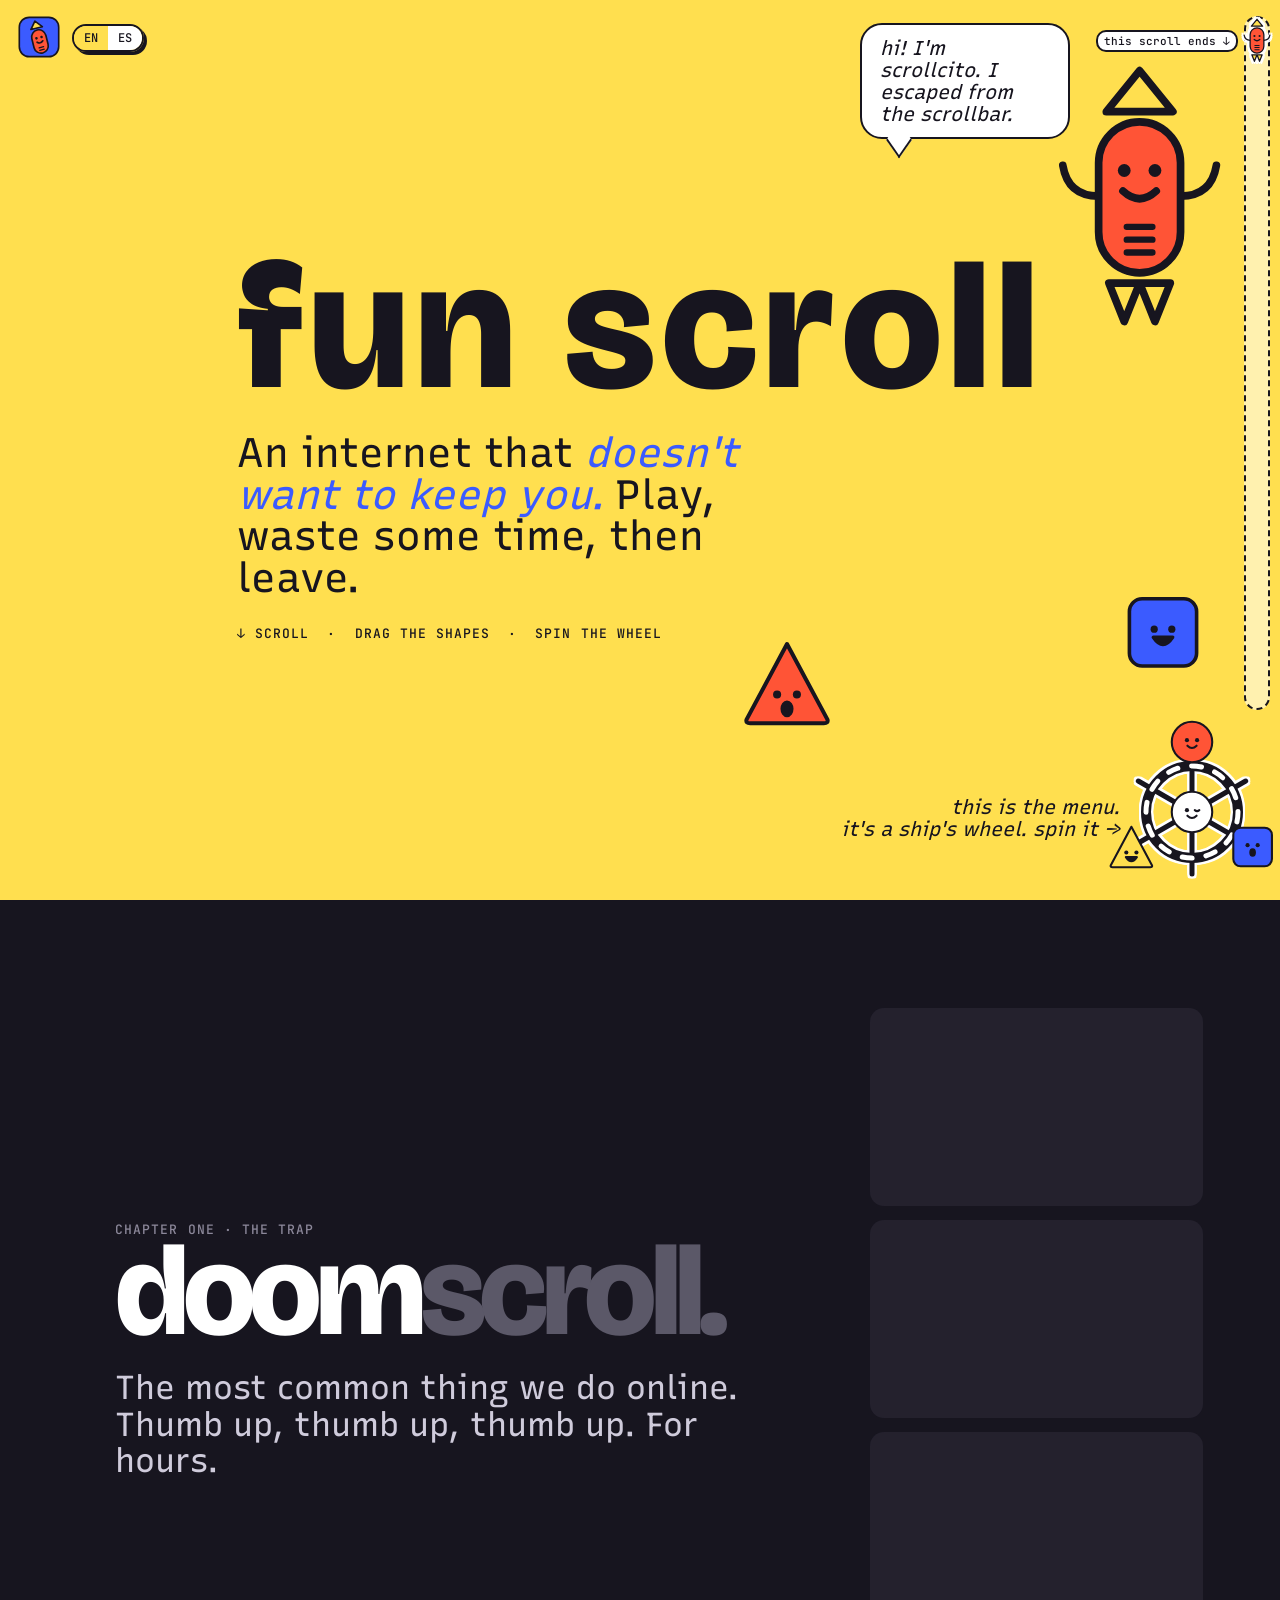
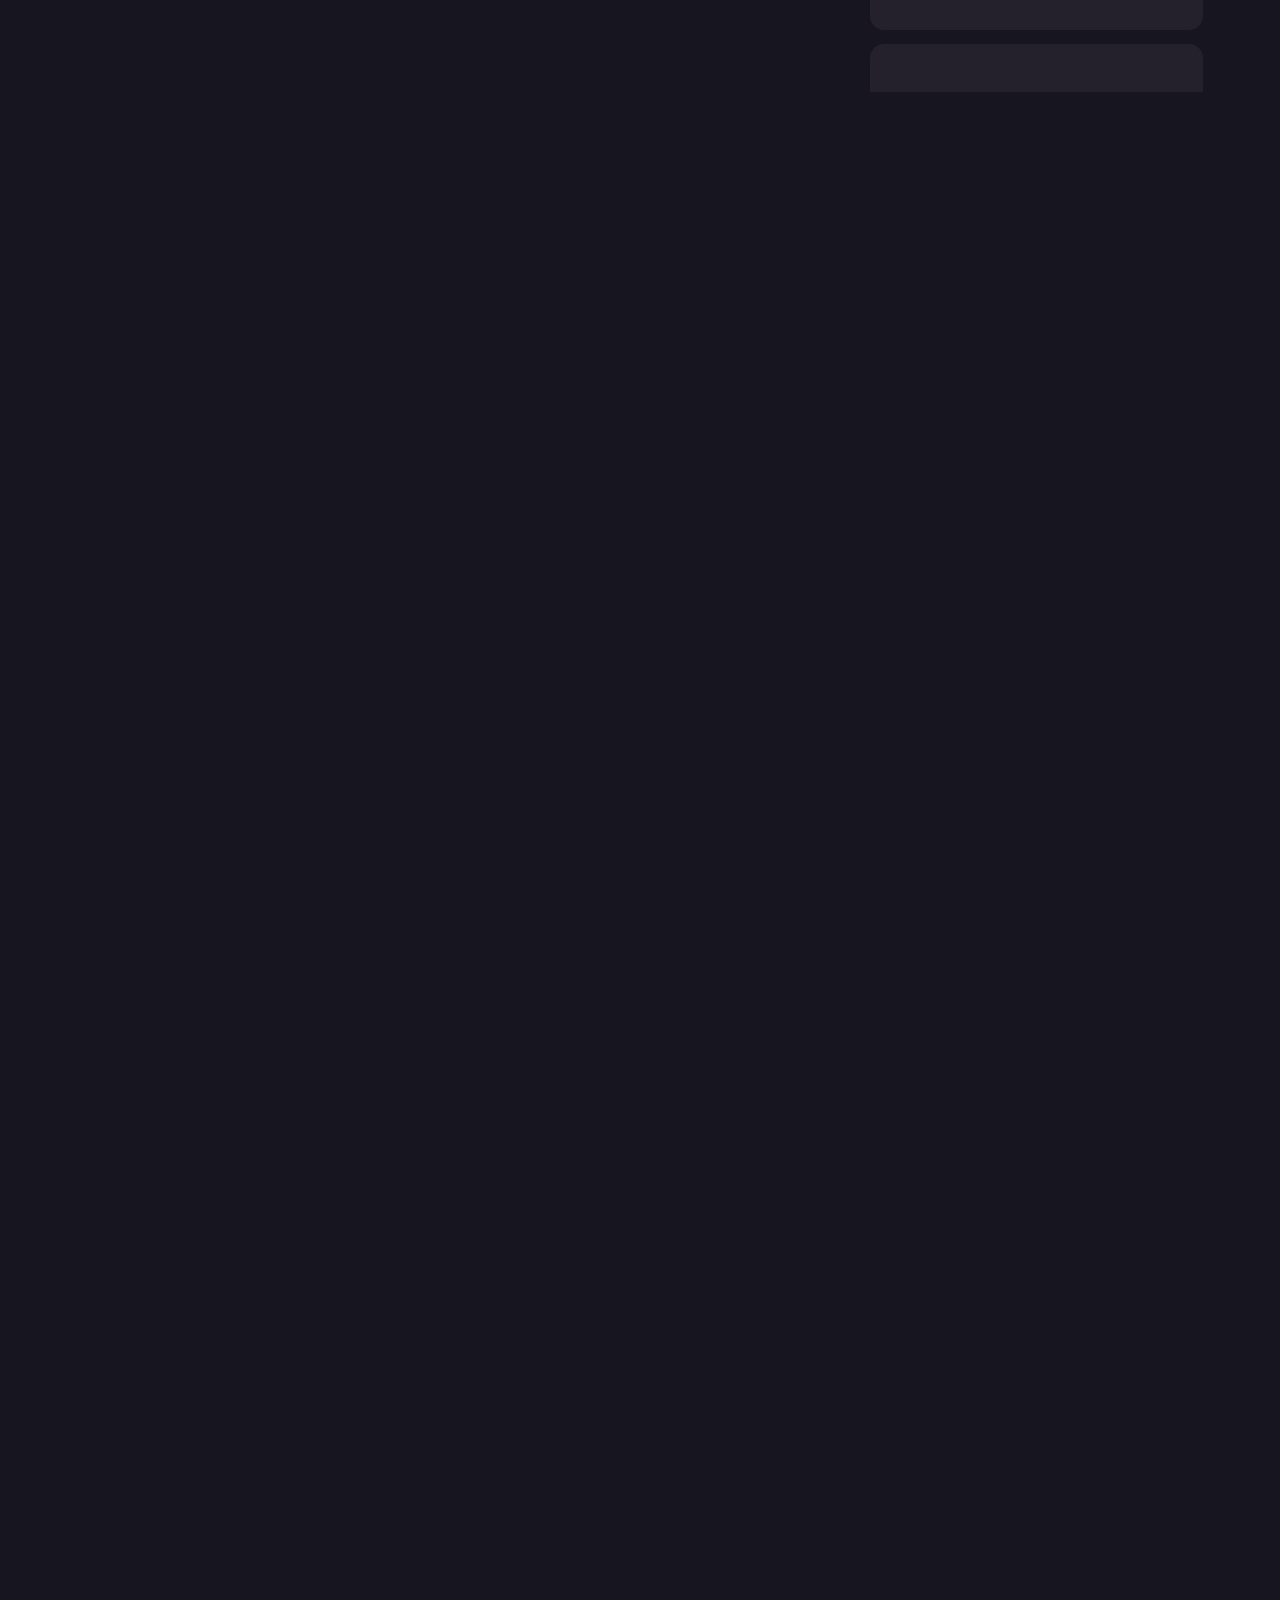
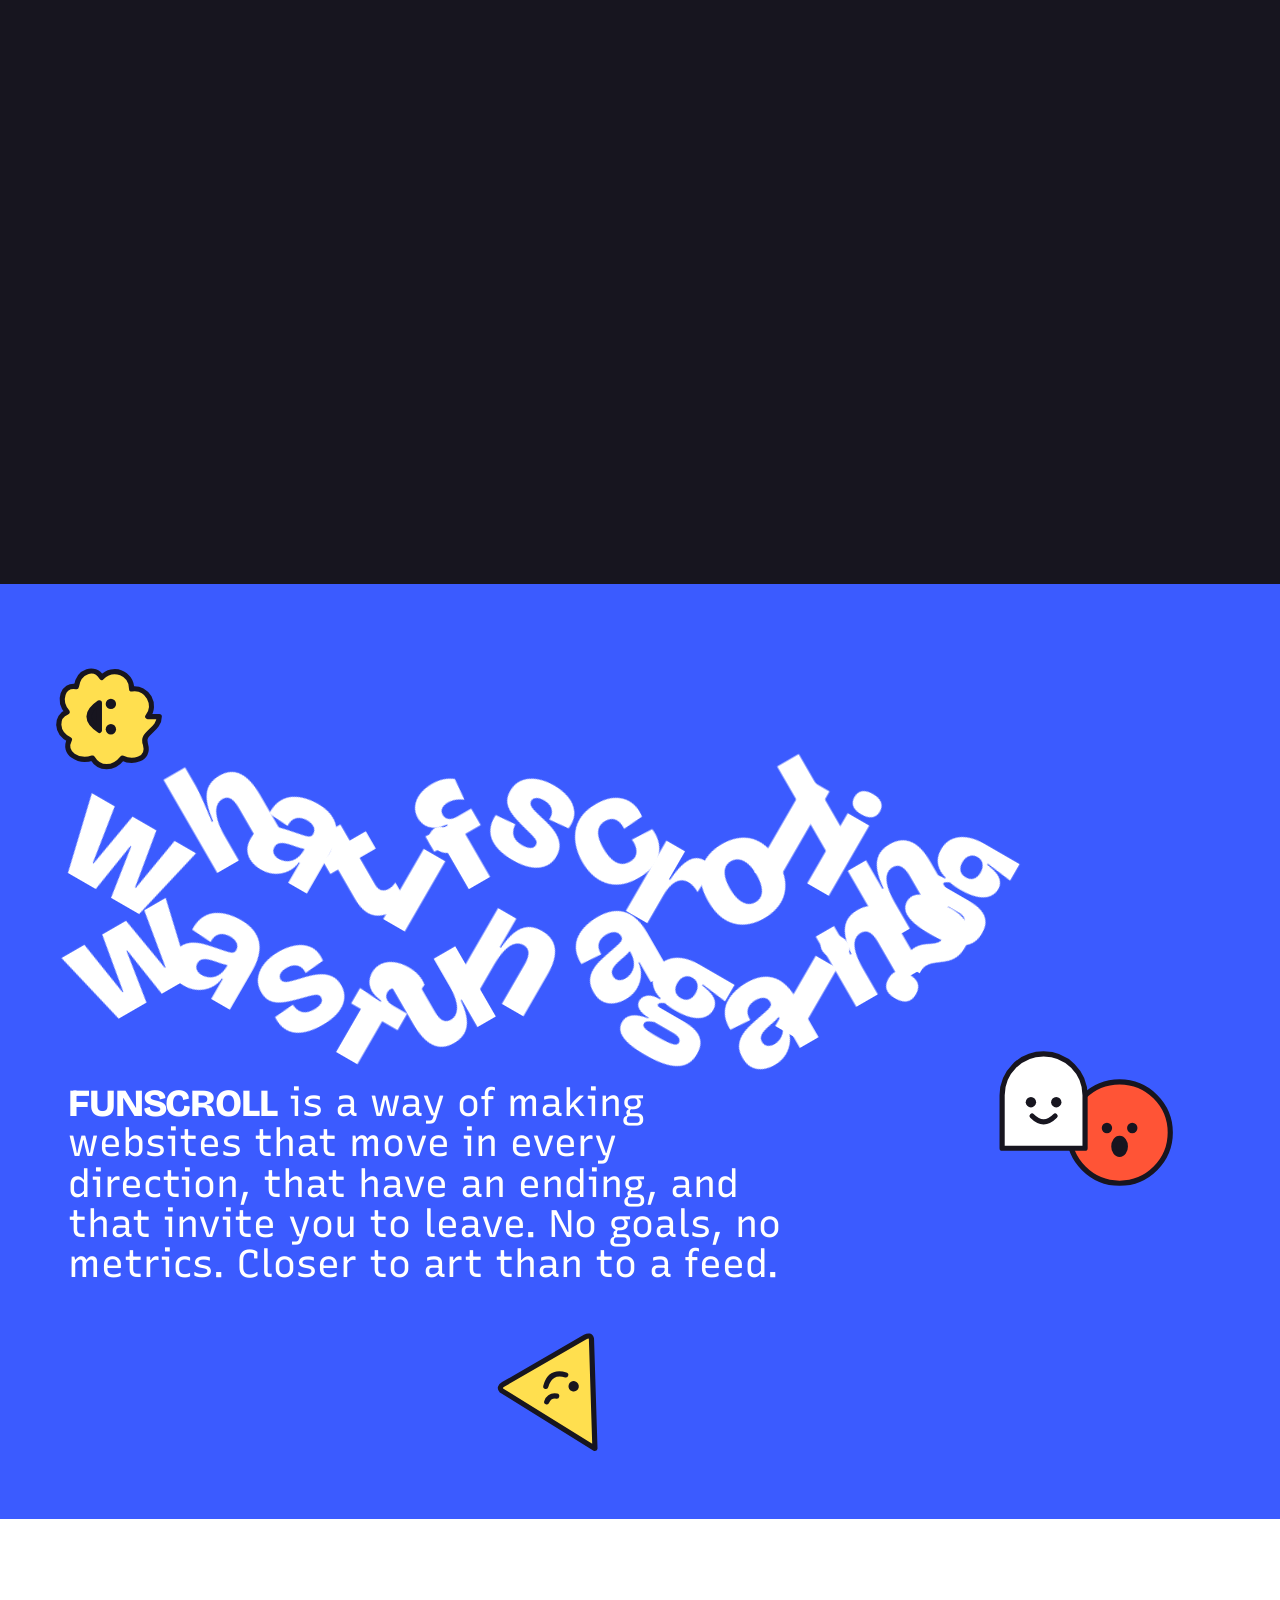
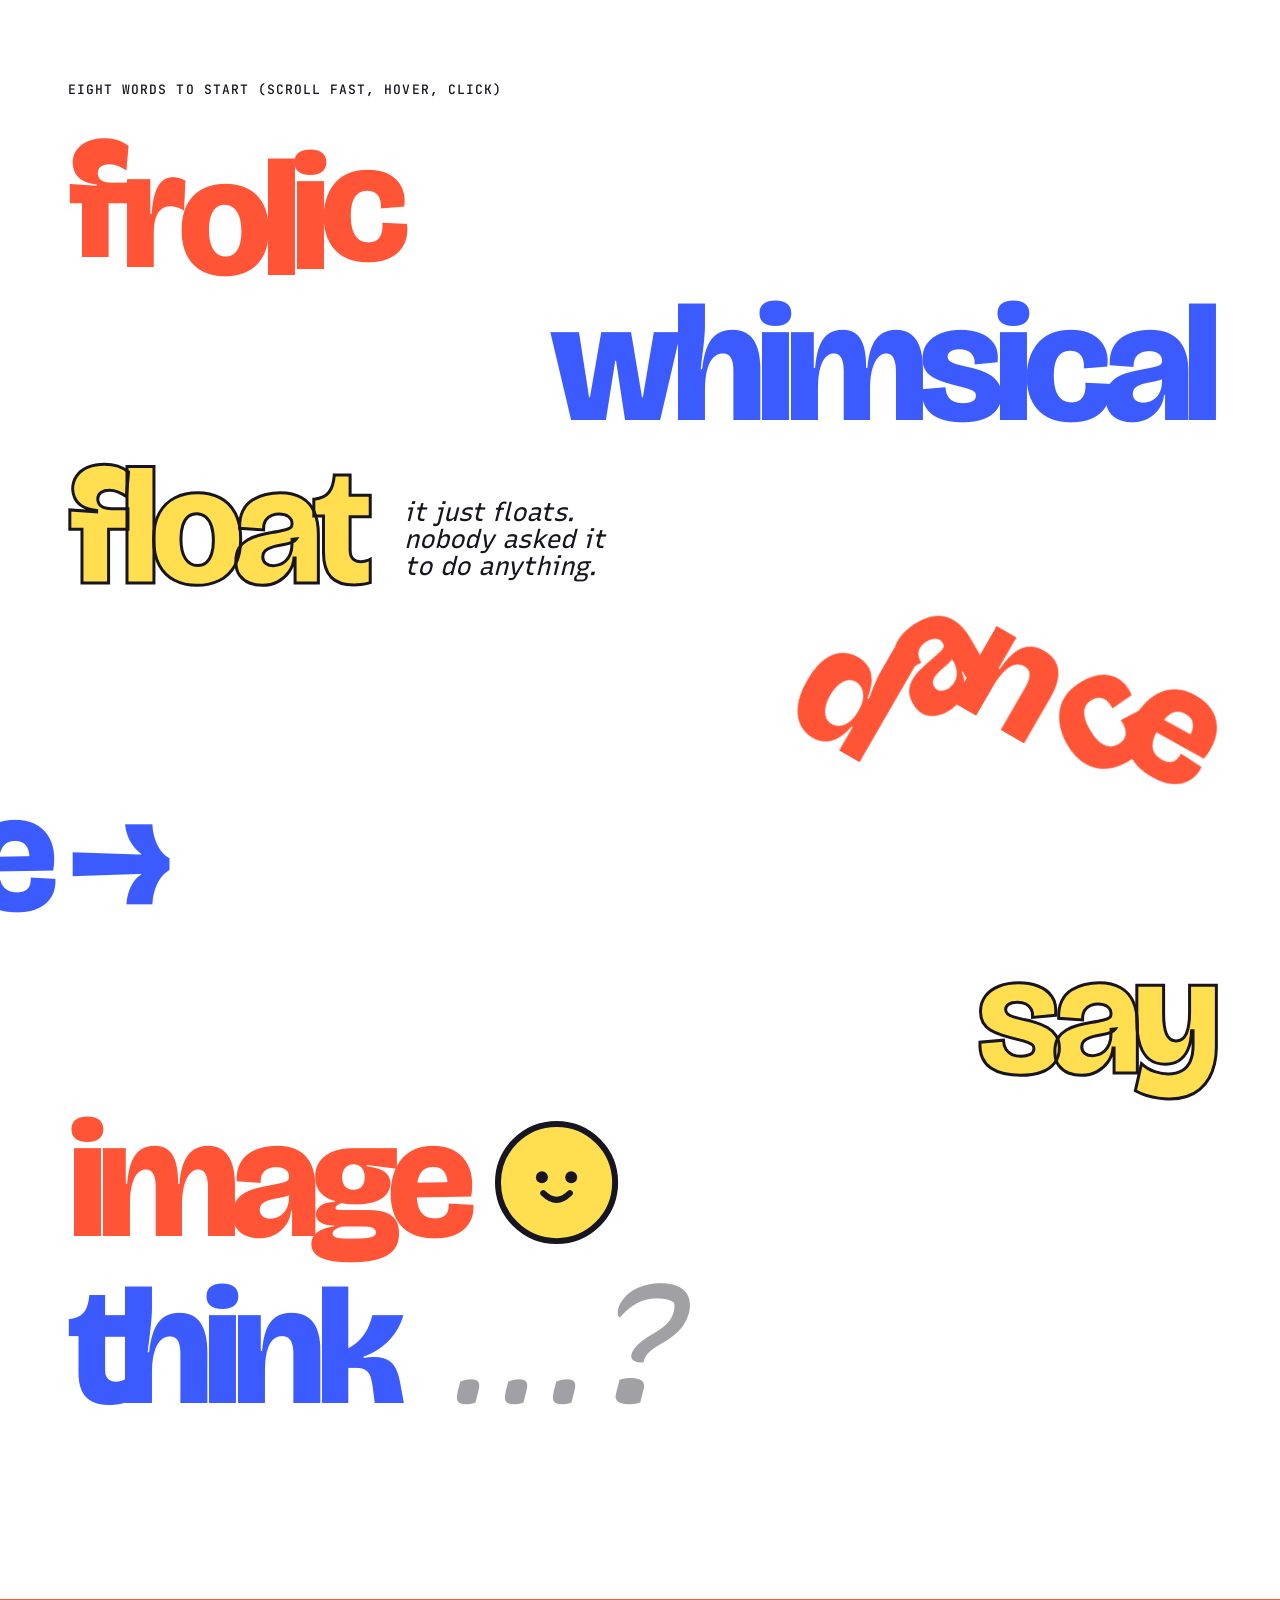
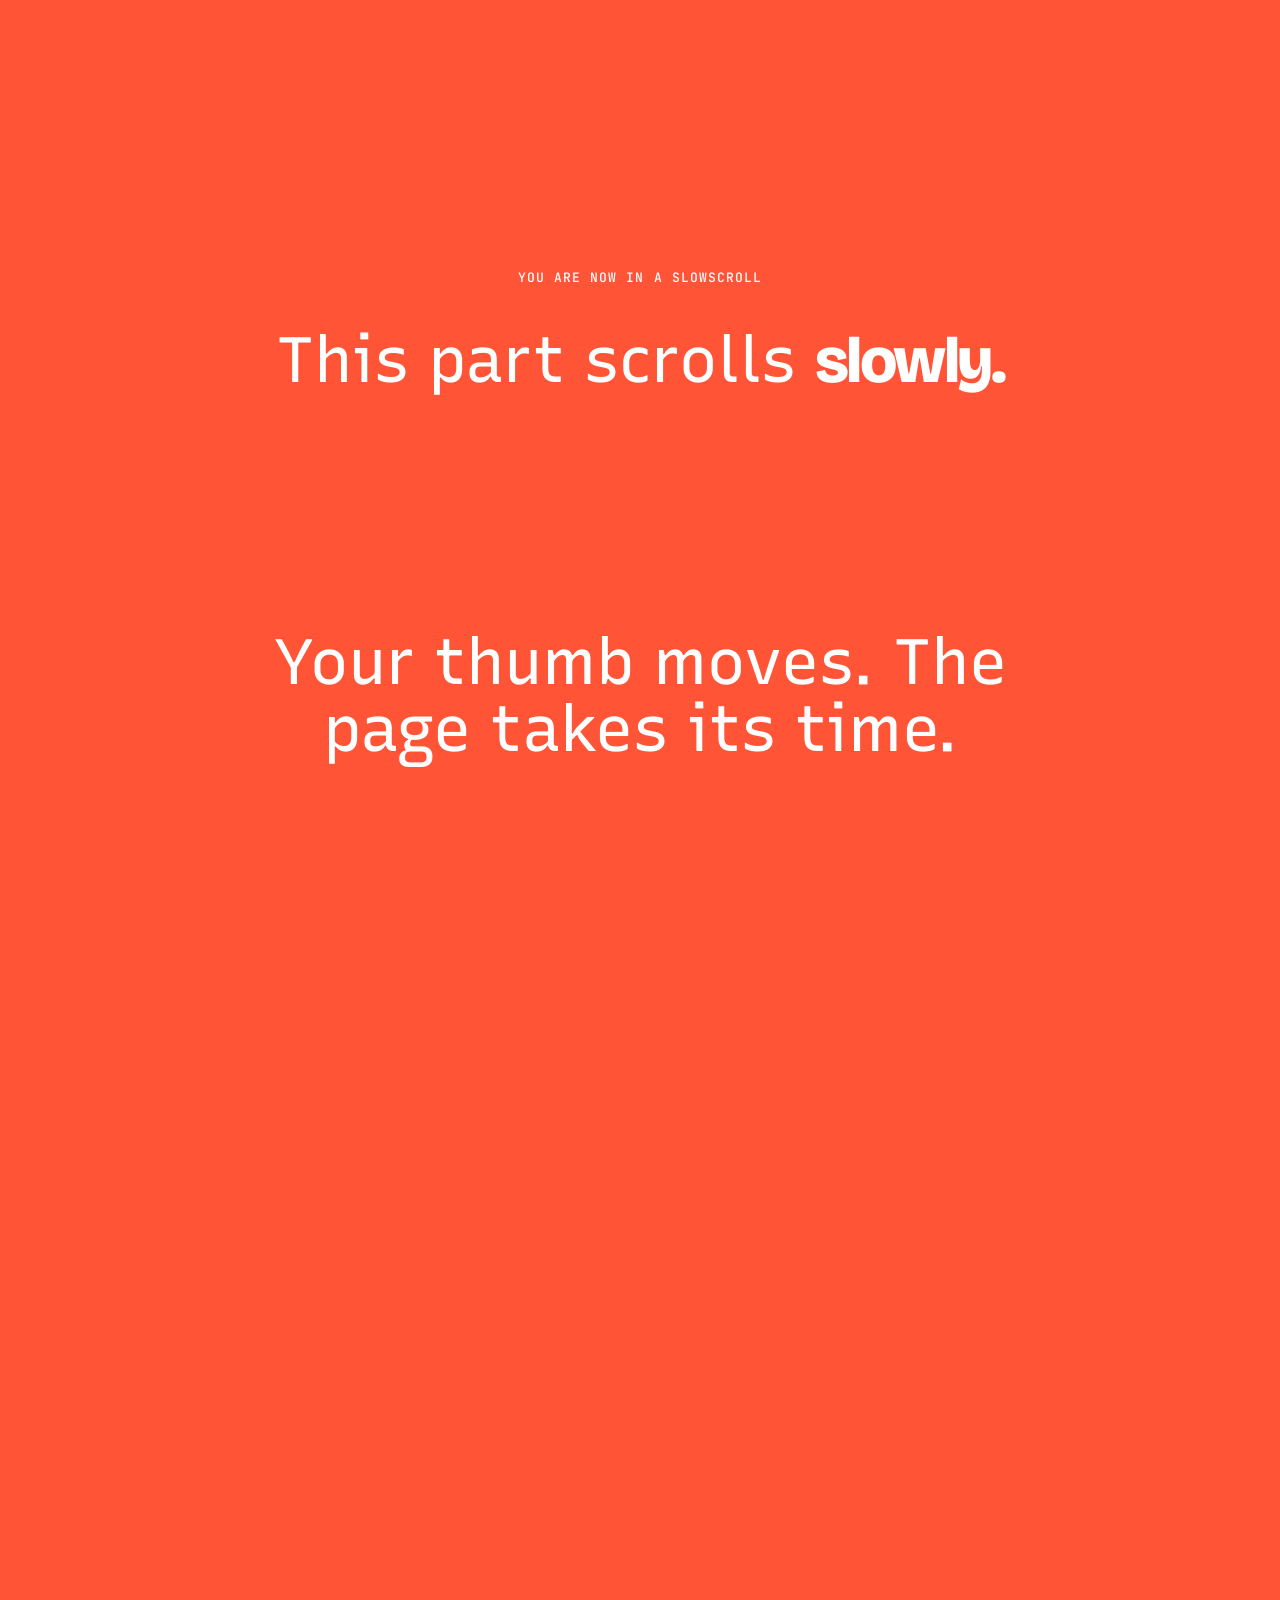
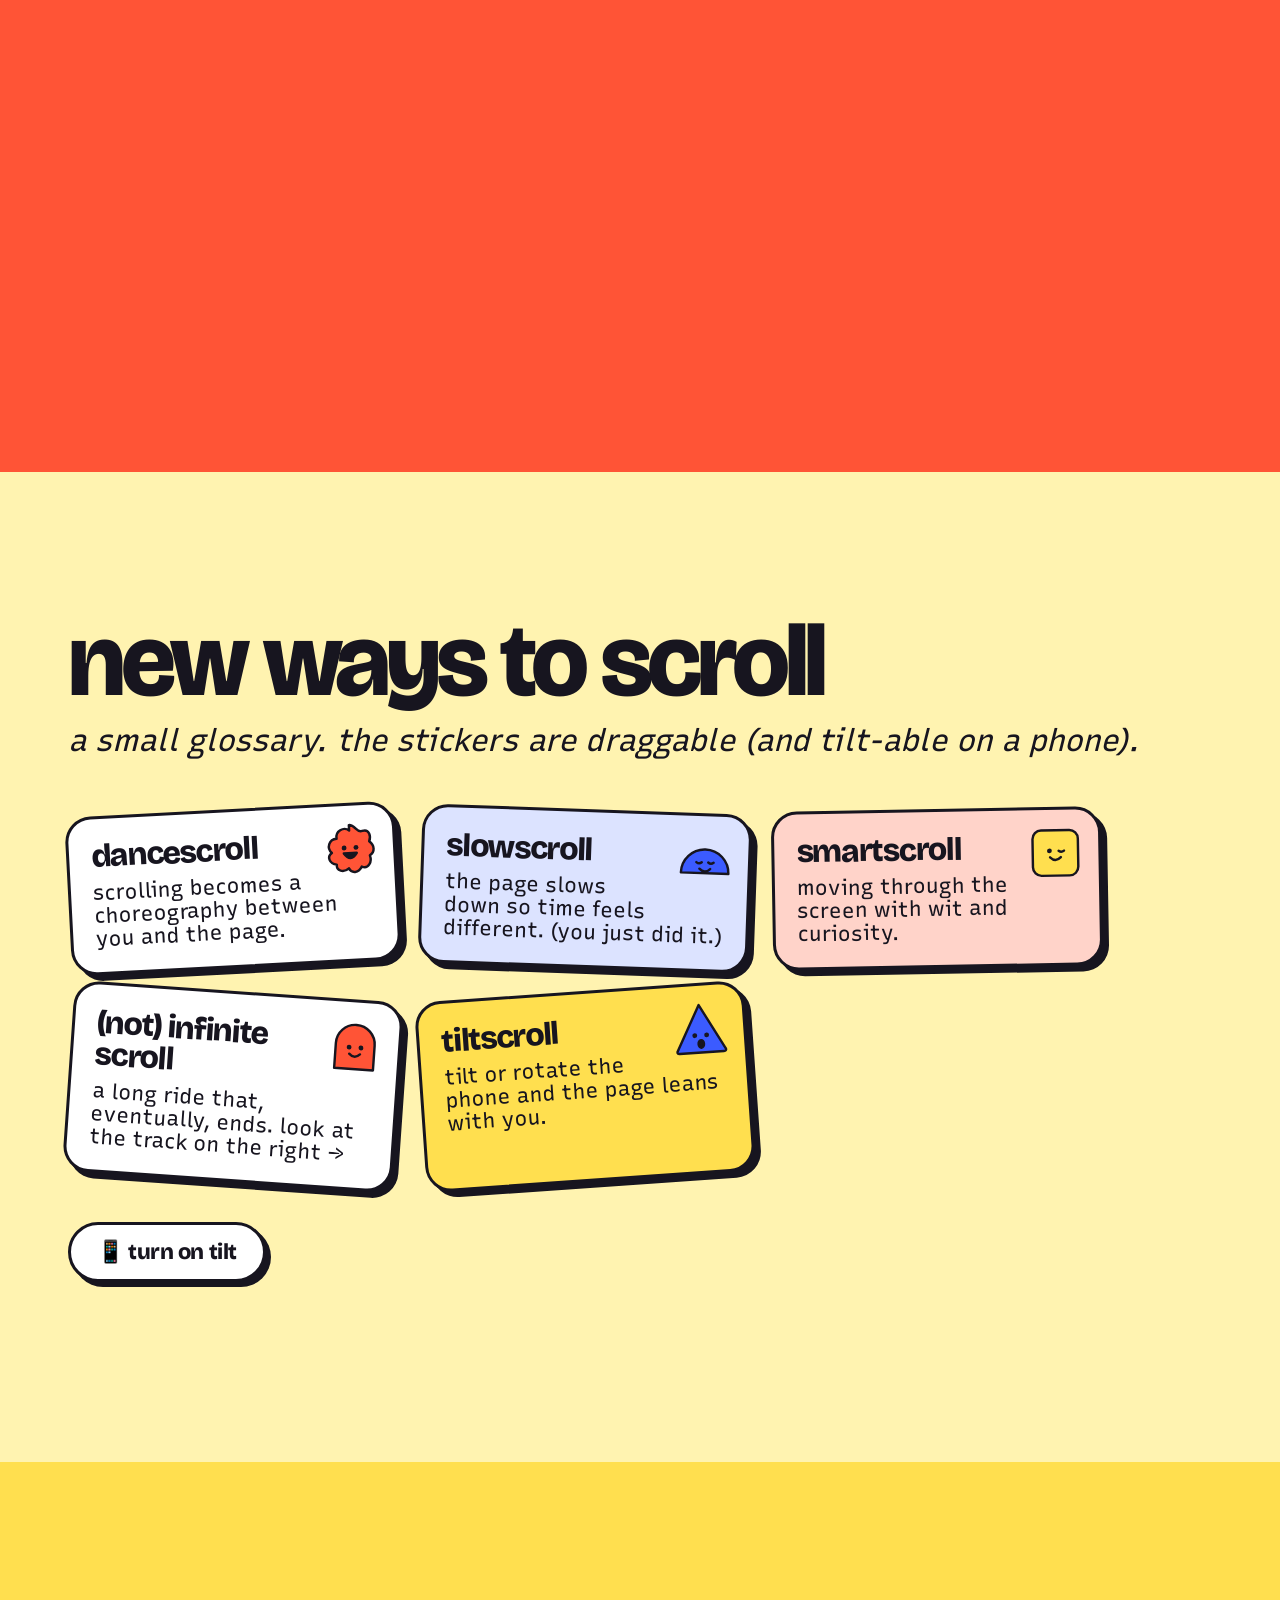
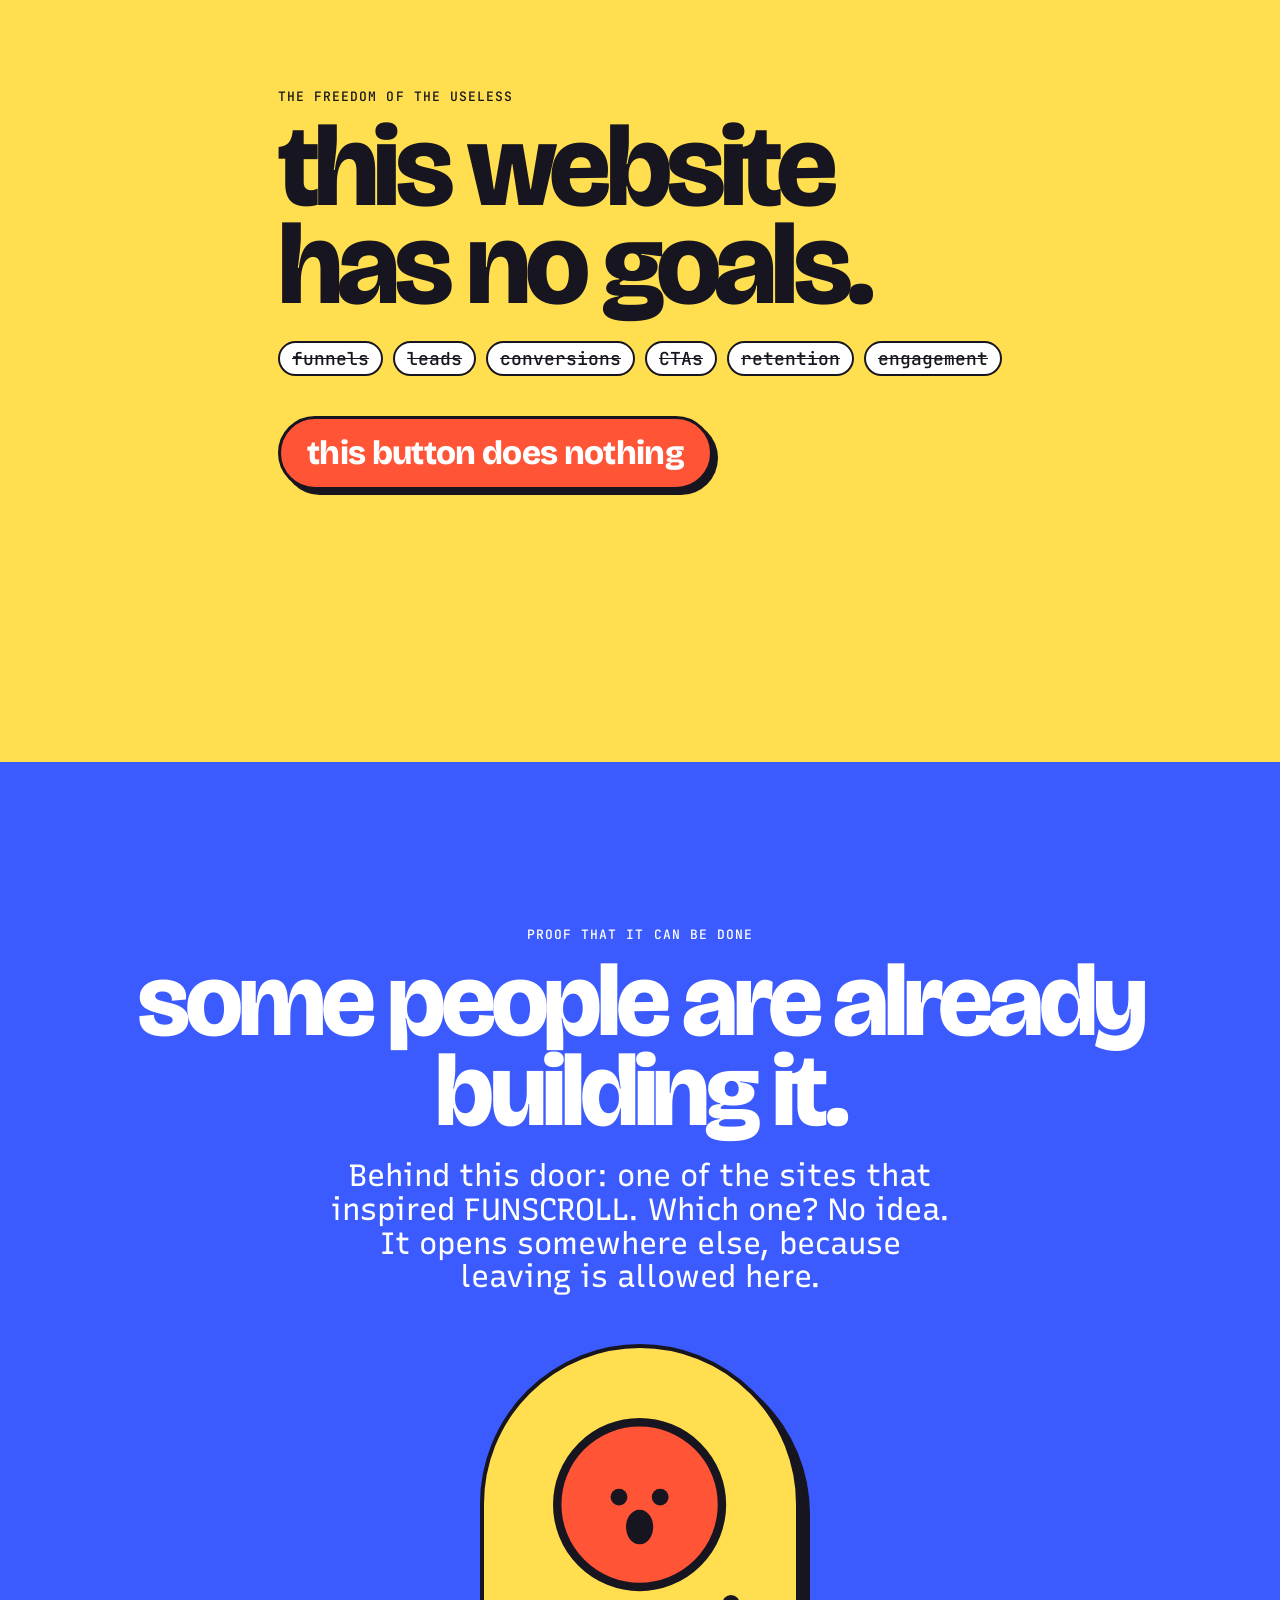
==== commit 21f80d10: "Hero wordmark: wider letter spacing, letters rest while the title is on screen Co-Authored-By: Claud" ====
--- a/index.html
+++ b/index.html
@@ -17,7 +17,7 @@
 
 /* 1 · hero */
 .hero { min-height: 100svh; background: var(--yellow); display: flex; align-items: center; }
-.hero h1 { font-weight: 800; font-size: clamp(80px, 16vw, 260px); line-height: .78; letter-spacing: -.035em; position: relative; z-index: 2; }
+.hero h1 { font-weight: 800; font-size: clamp(72px, 14vw, 230px); line-height: .78; letter-spacing: .03em; position: relative; z-index: 2; }
 .hero h1 .o { color: var(--red); }
 .hero .lede { font: 400 clamp(26px, 3.2vw, 44px)/1.02 var(--voice); max-width: 560px; margin-top: 34px; position: relative; z-index: 2; }
 .hero .lede em { color: var(--blue); }
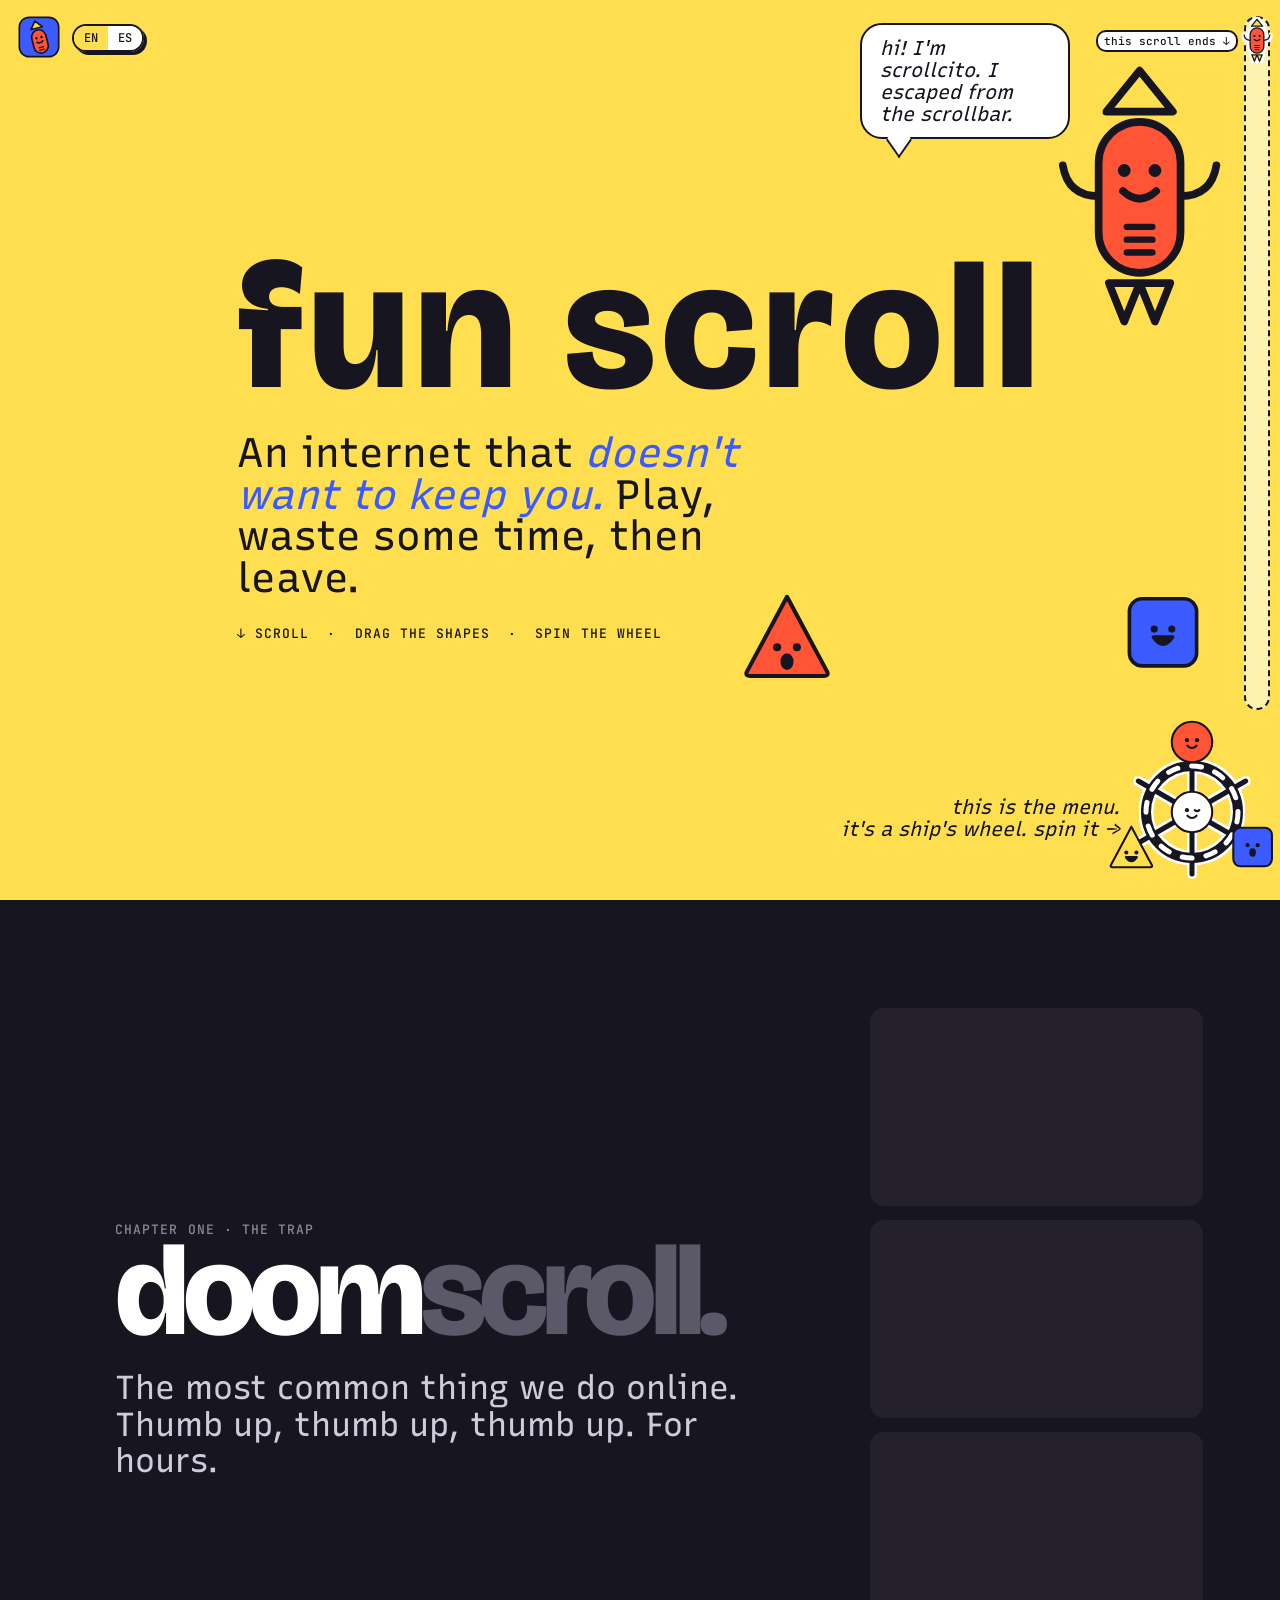
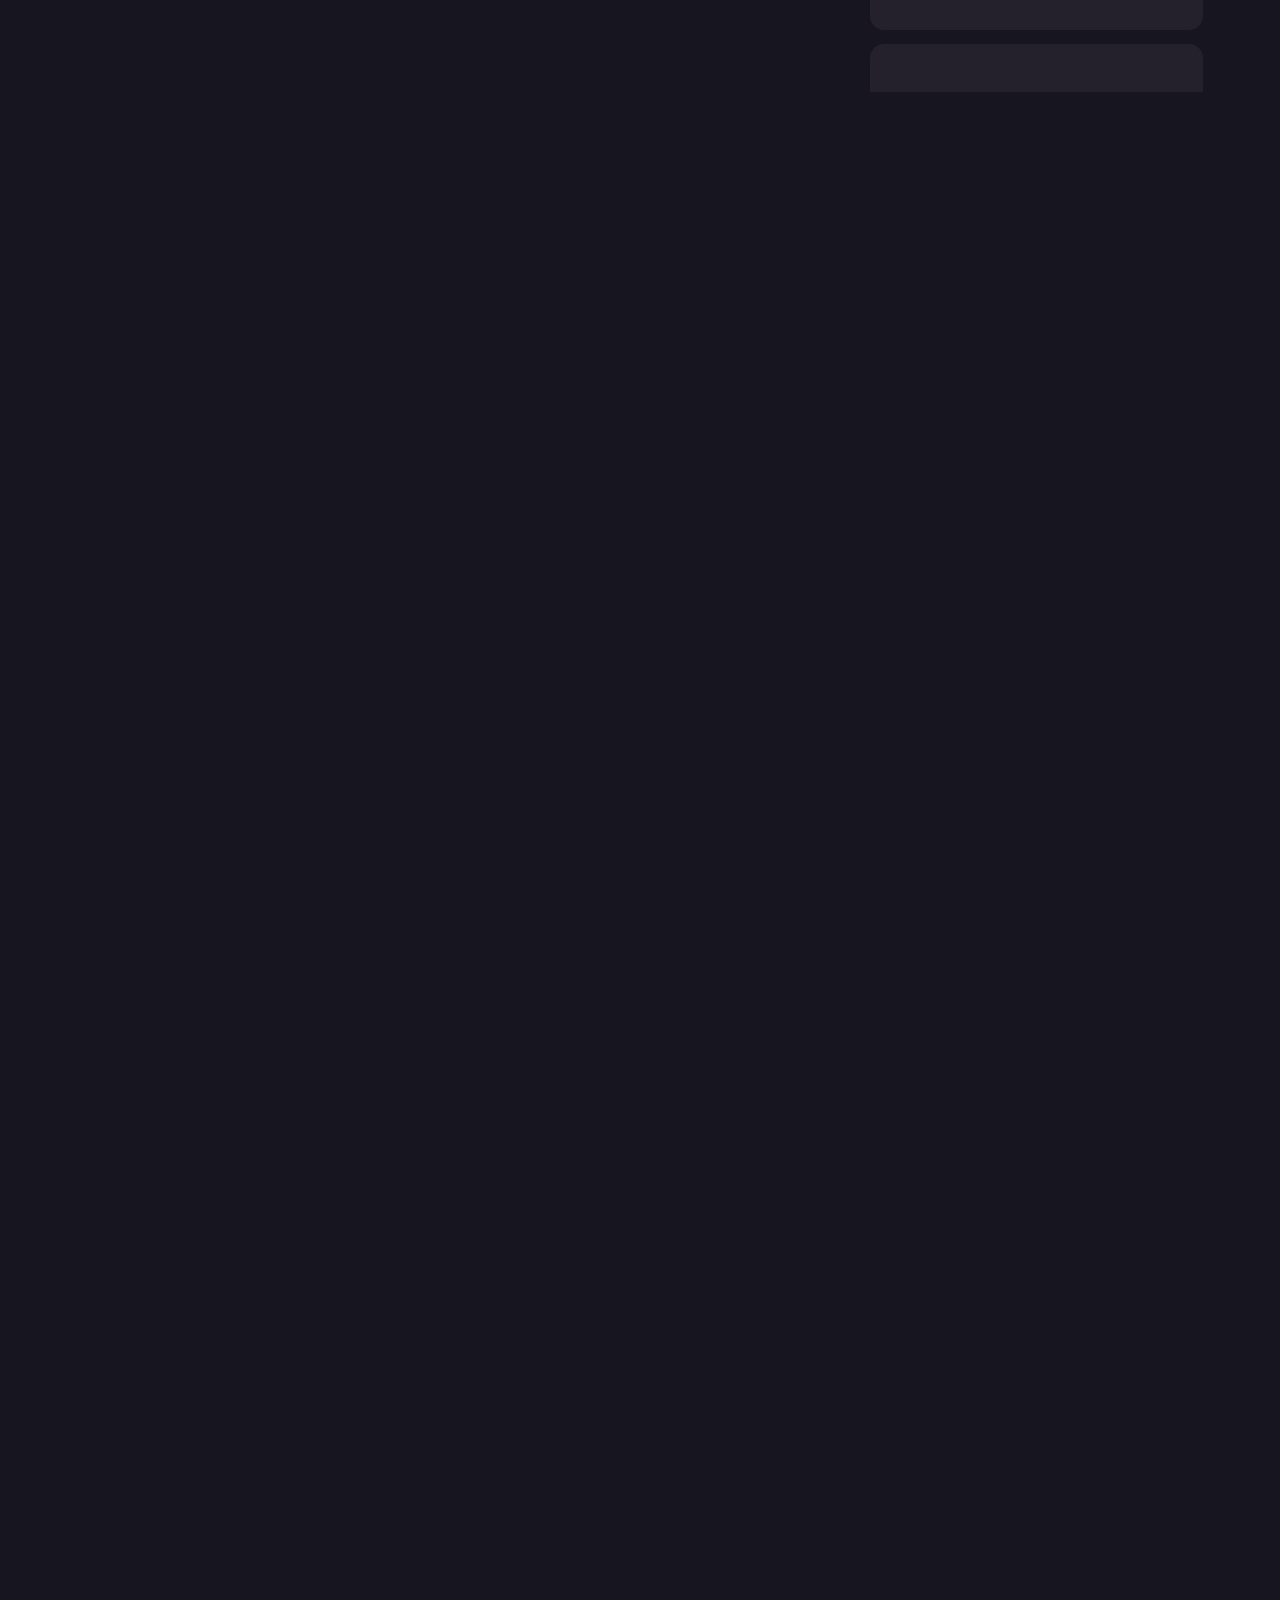
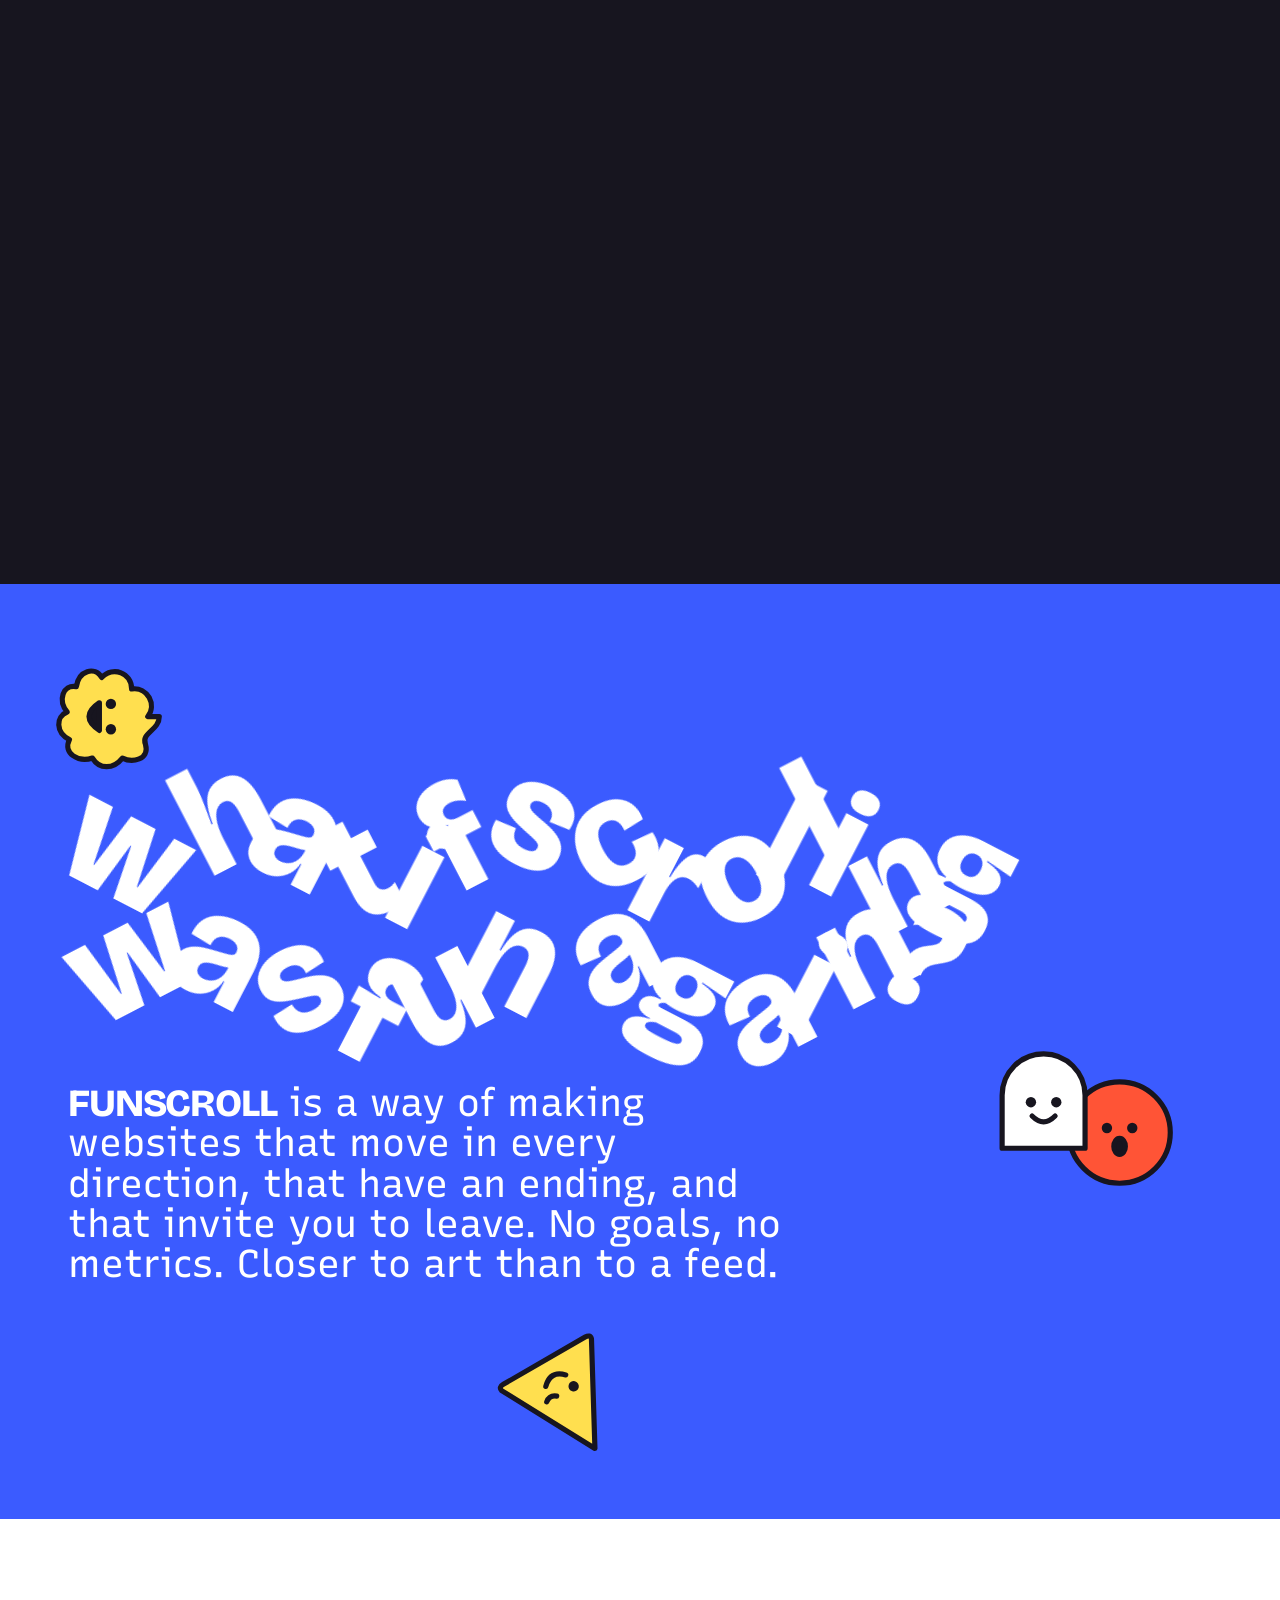
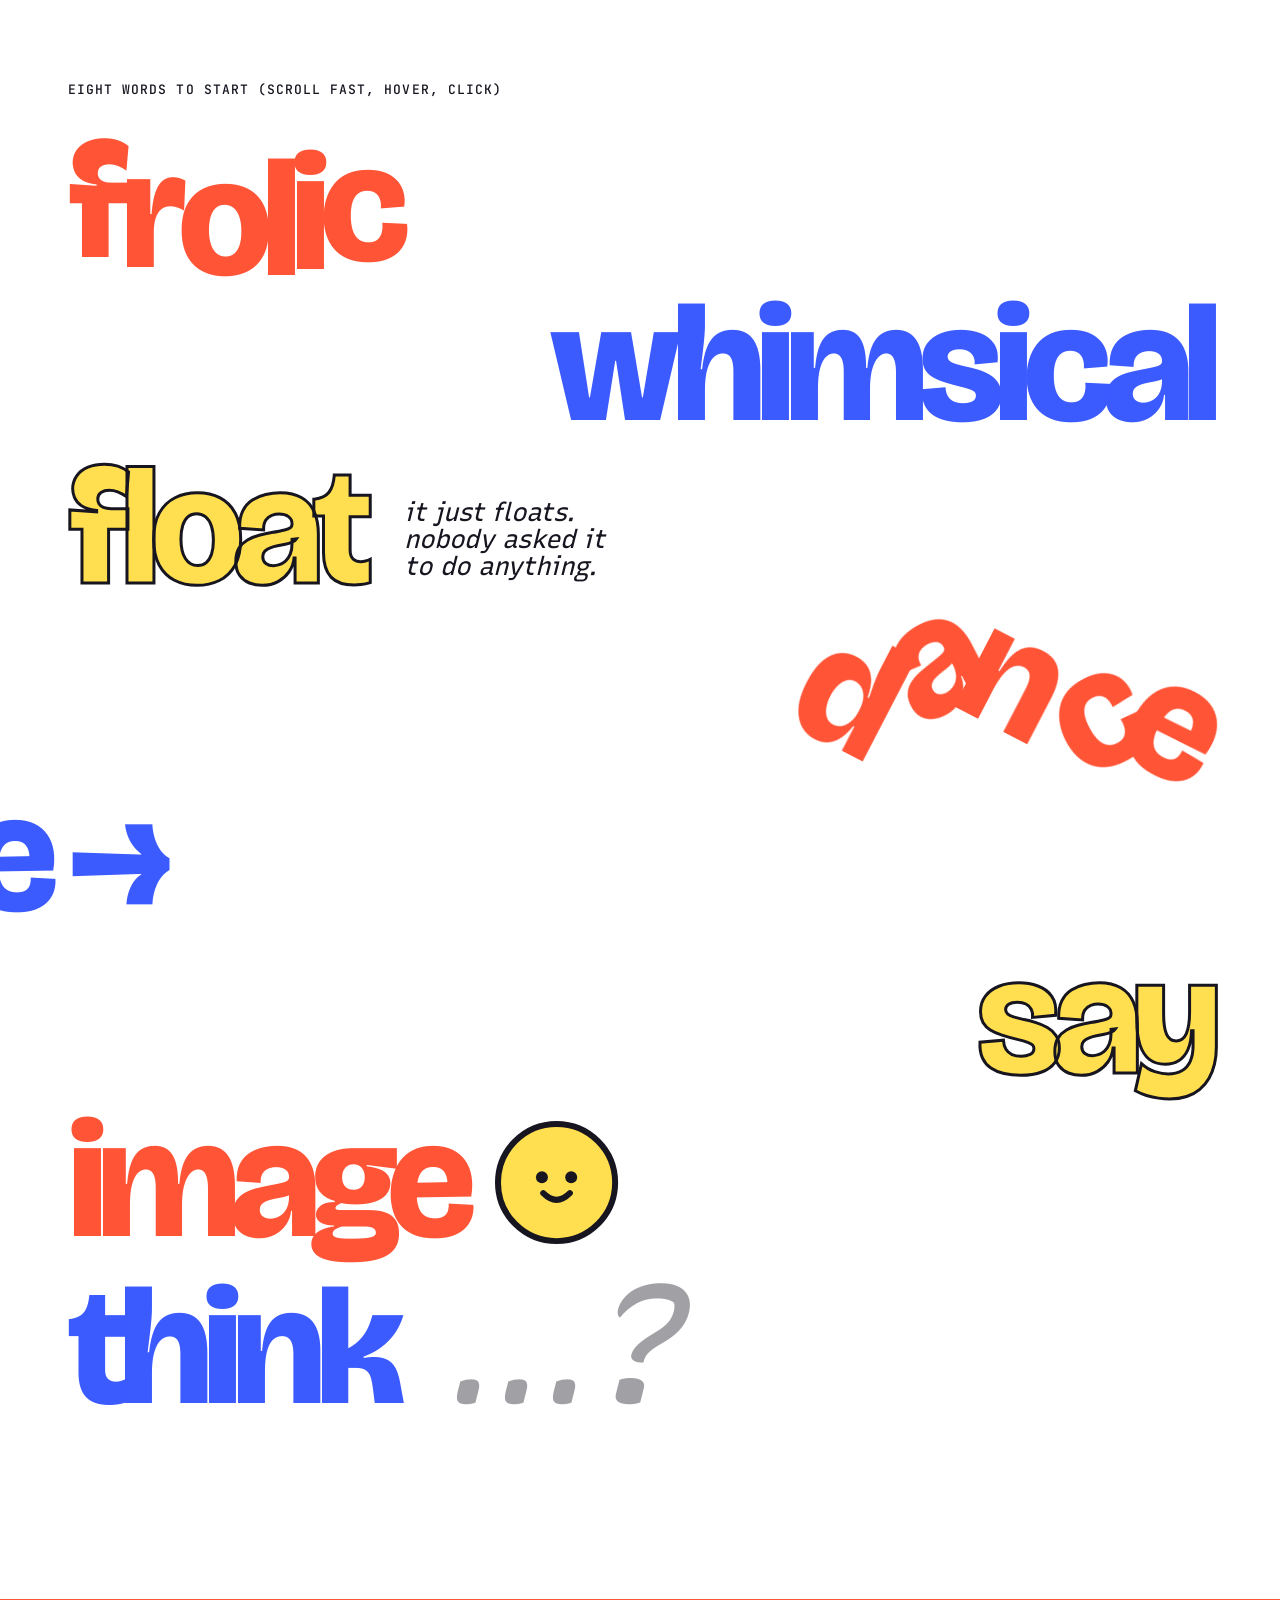
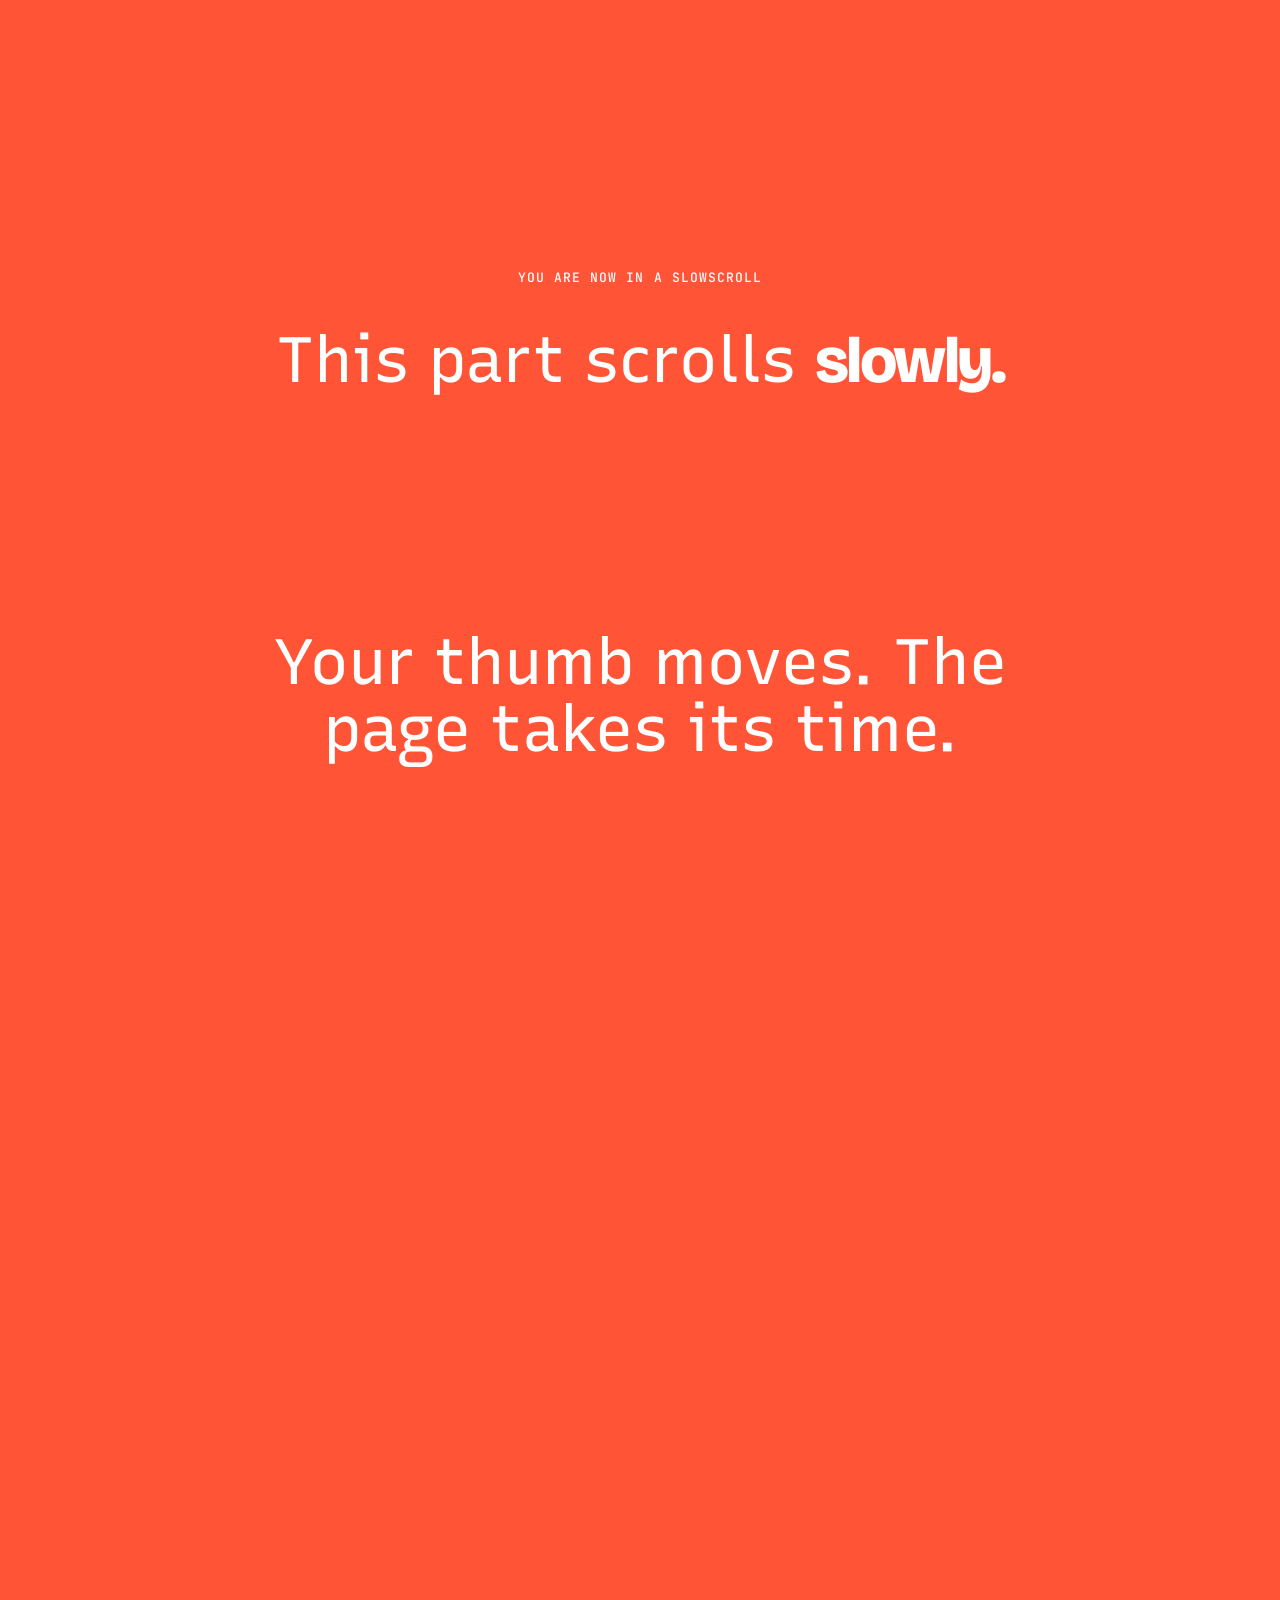
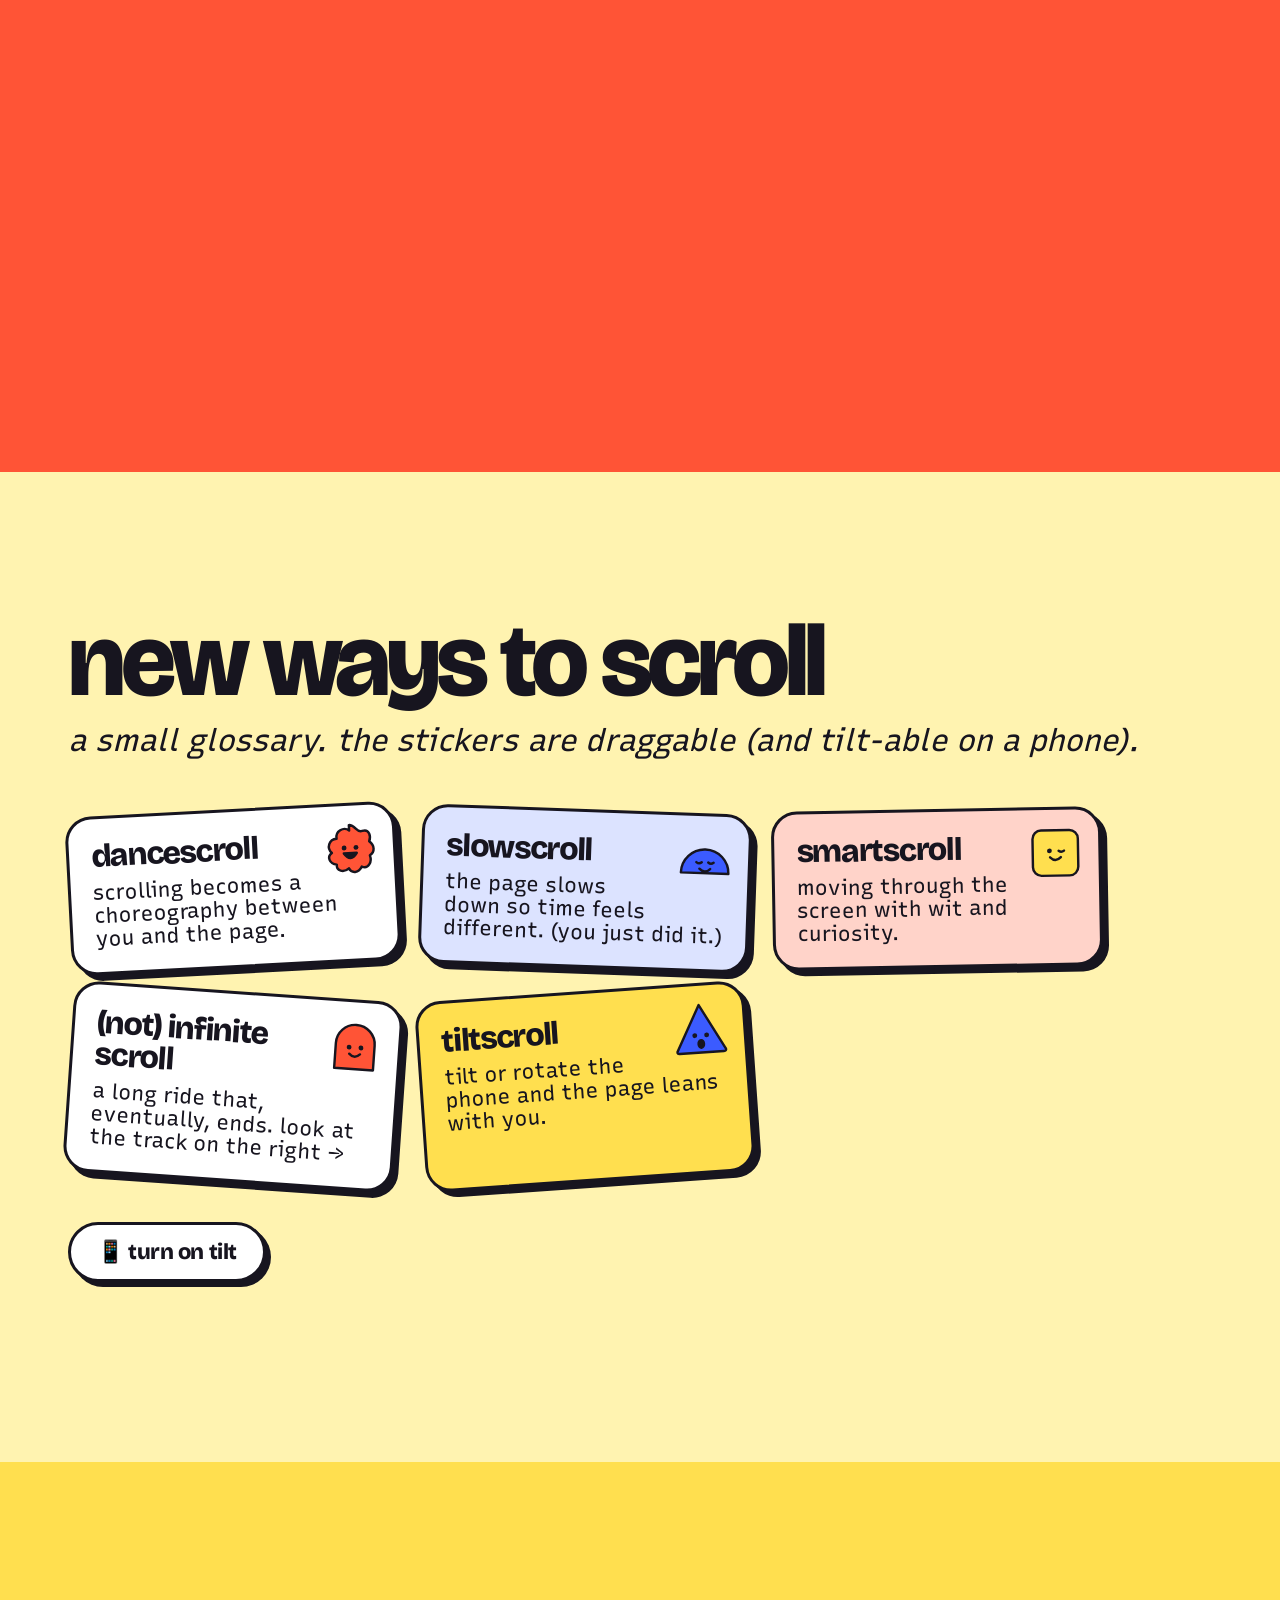
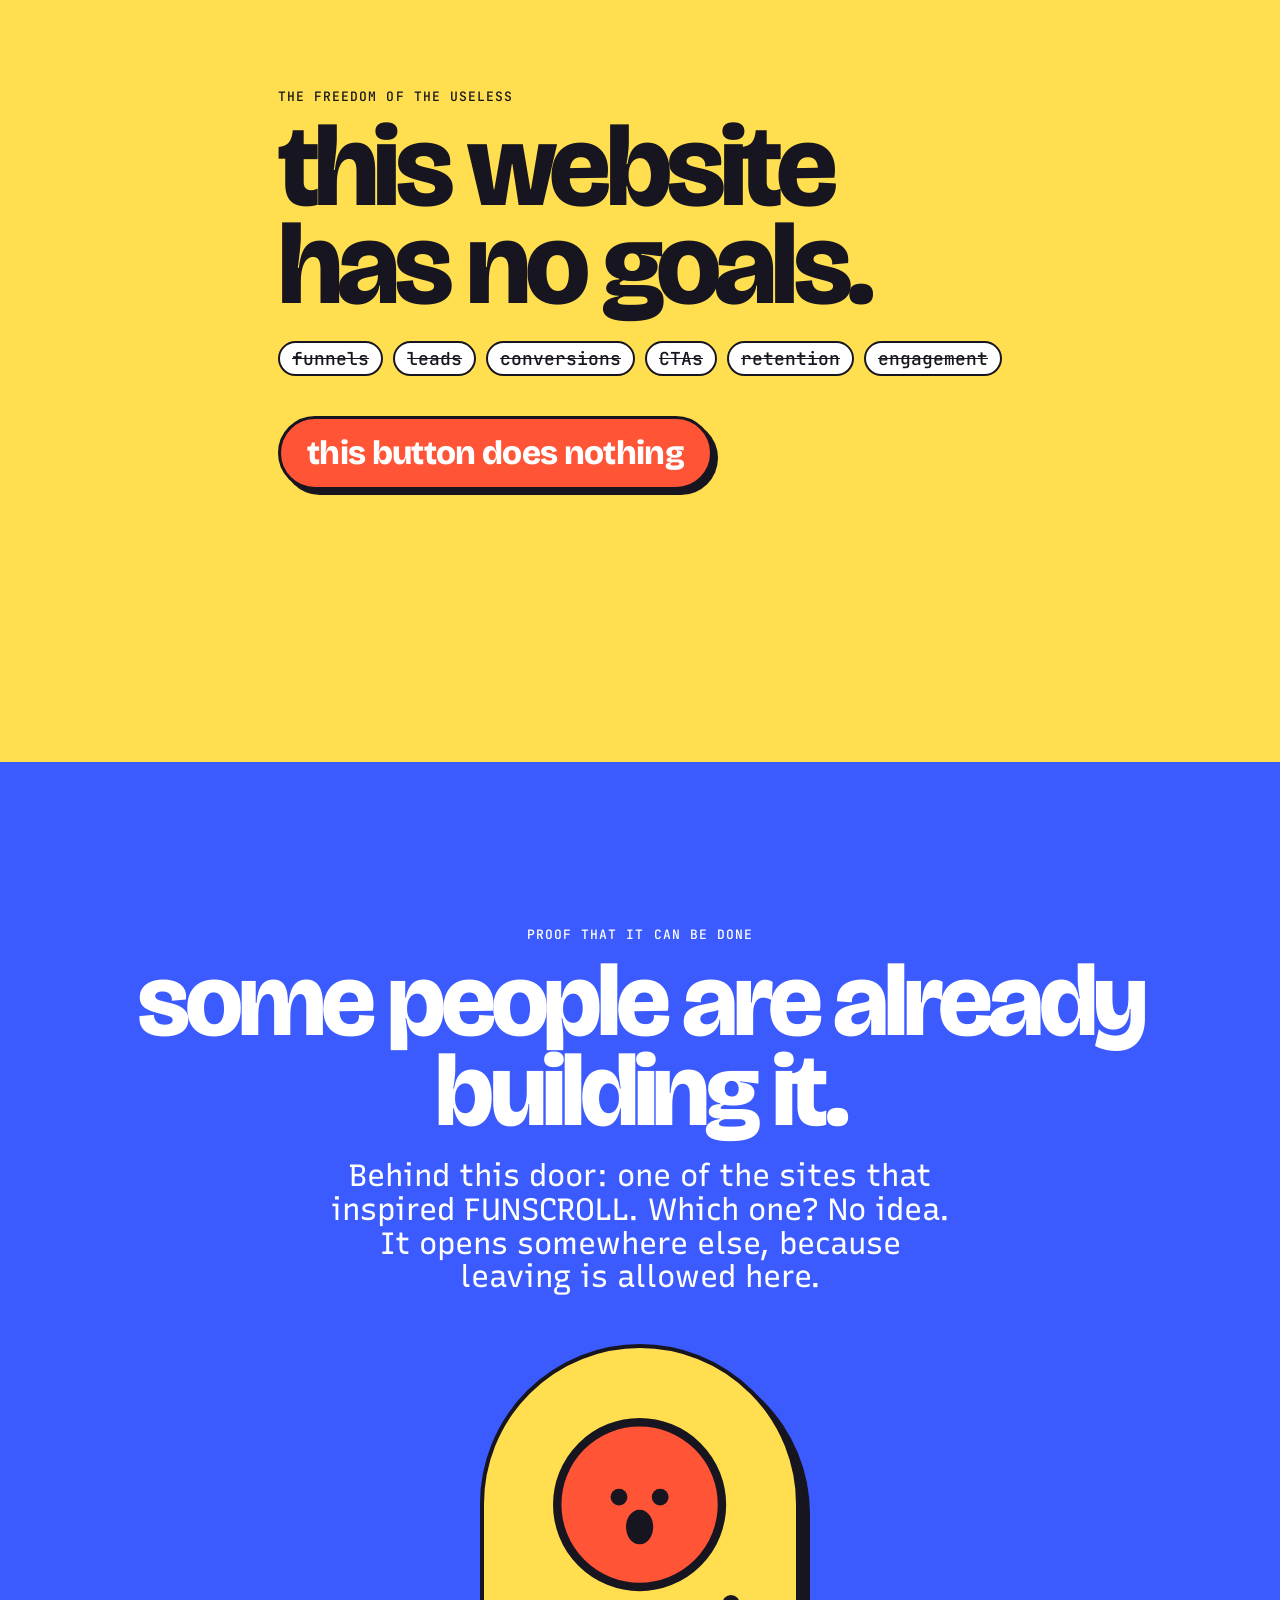
==== commit 3f609312: "Pergamino reading timeline; analytics ready to switch on - manifiesto.html: bottom bar that fills as" ====
--- a/index.html
+++ b/index.html
@@ -11,6 +11,7 @@
 <link href="https://fonts.googleapis.com/css2?family=Bricolage+Grotesque:opsz,wght@12..96,400;12..96,600;12..96,800&family=Recursive:slnt,wght,CASL@-15..0,300..1000,0..1&family=JetBrains+Mono:wght@500&display=swap" rel="stylesheet">
 <link rel="stylesheet" href="kit/funscroll.css">
 <link rel="stylesheet" href="assets/css/site.css">
+<script src="assets/js/analytics.js" defer></script>
 <style>
 section { position: relative; overflow: clip; }
 .wrap { max-width: 1200px; margin: 0 auto; padding: 0 28px; position: relative; }
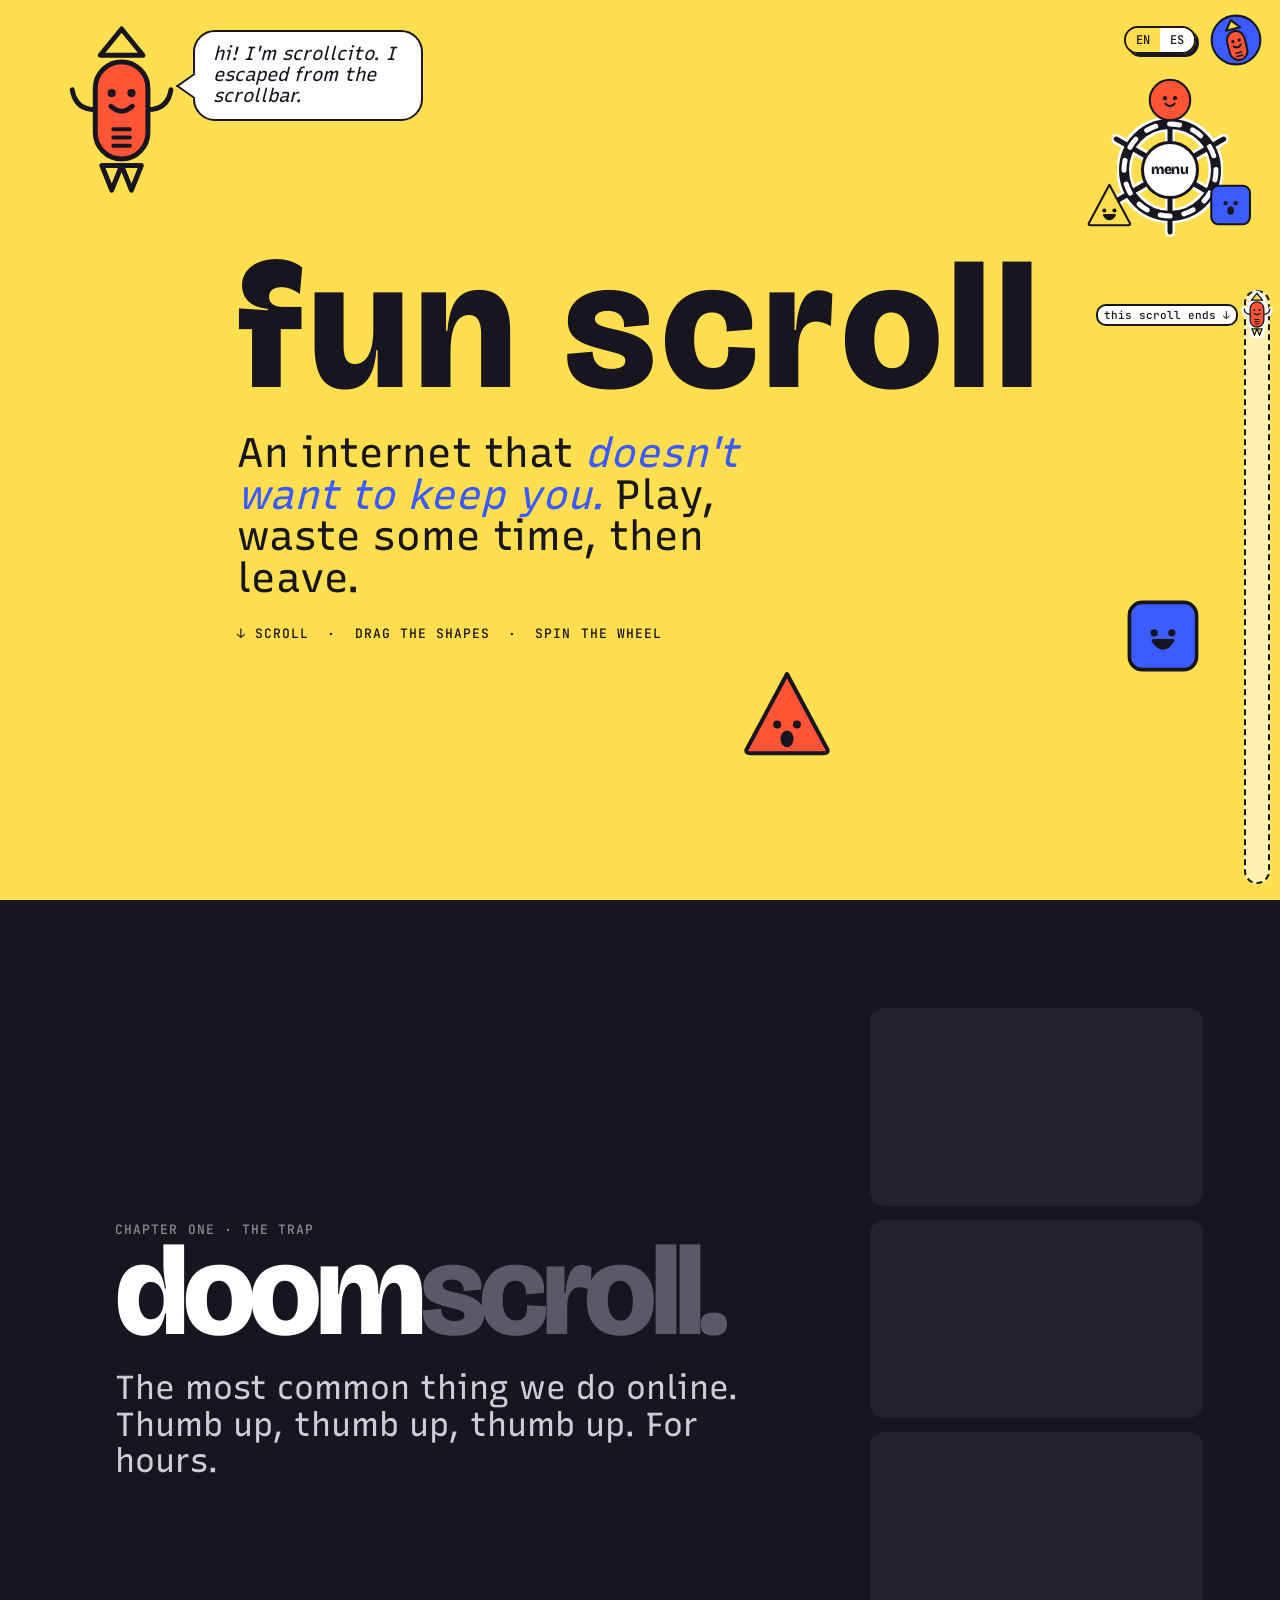
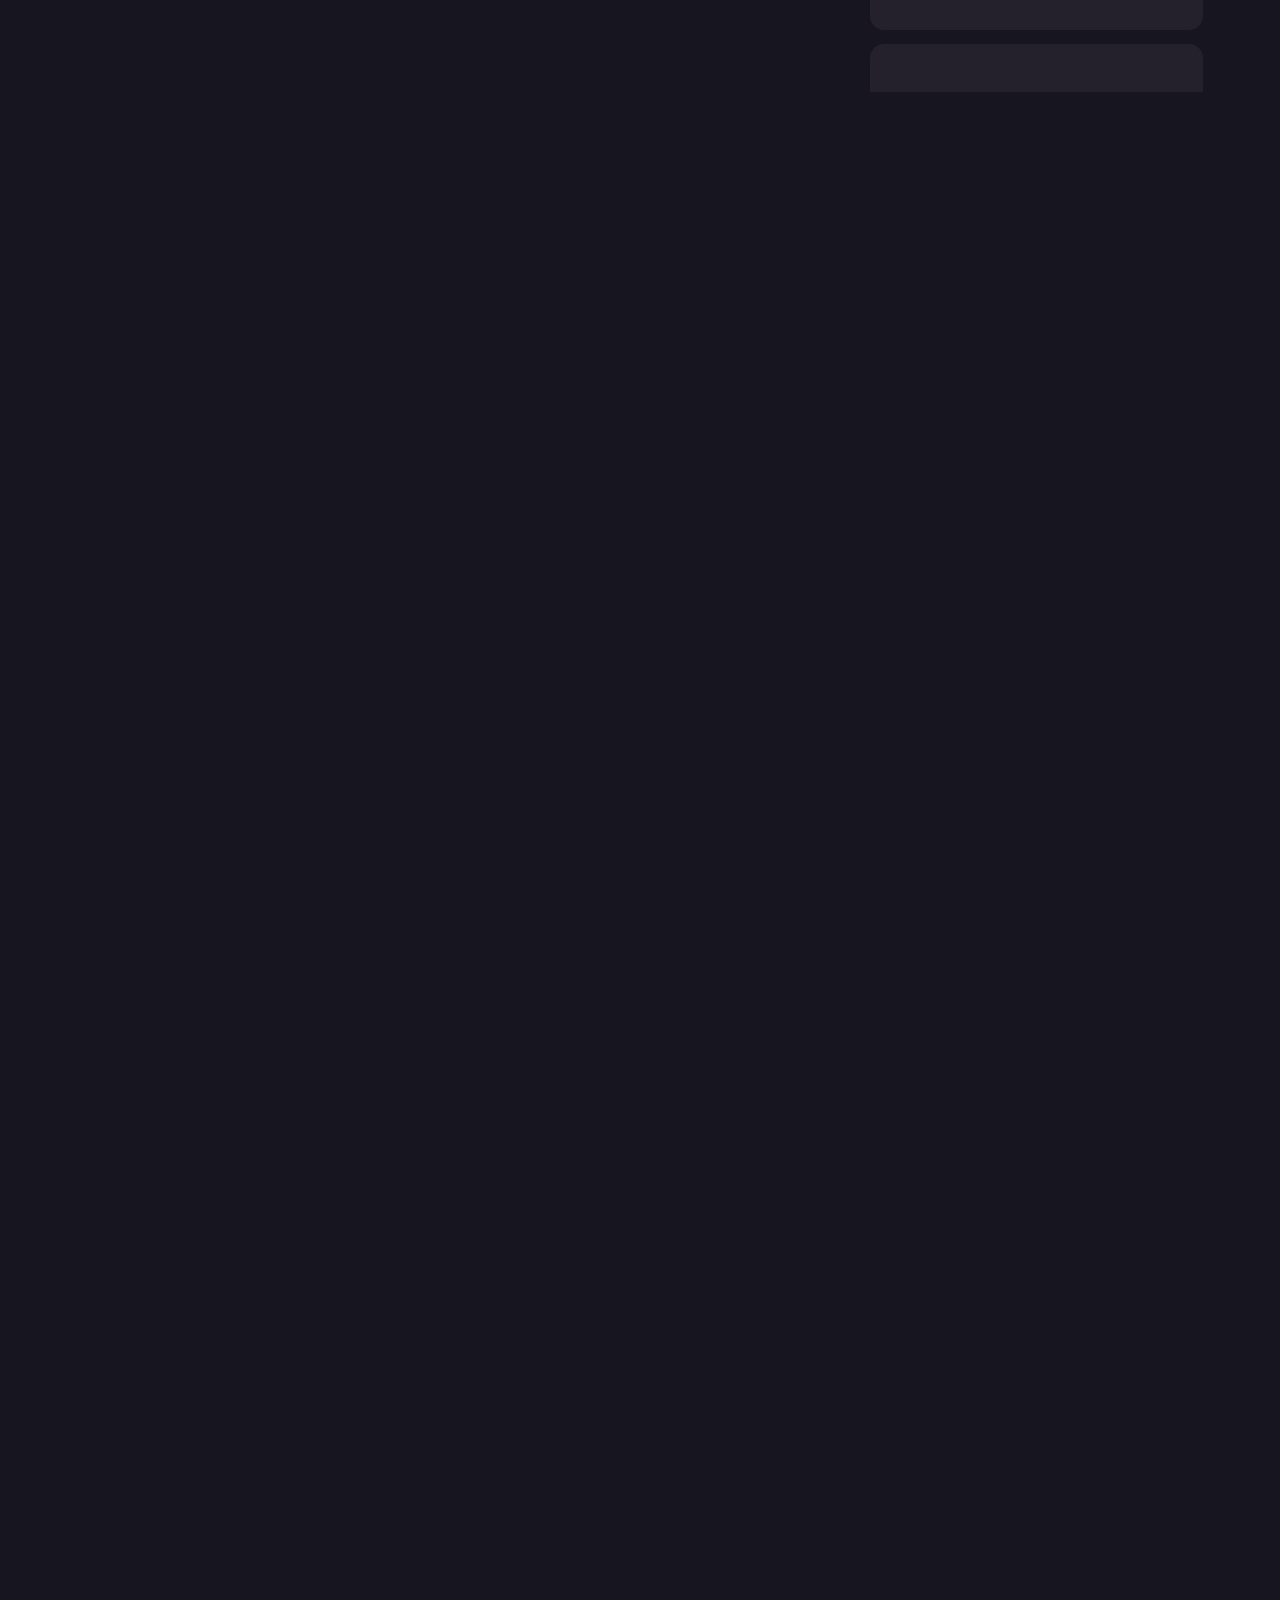
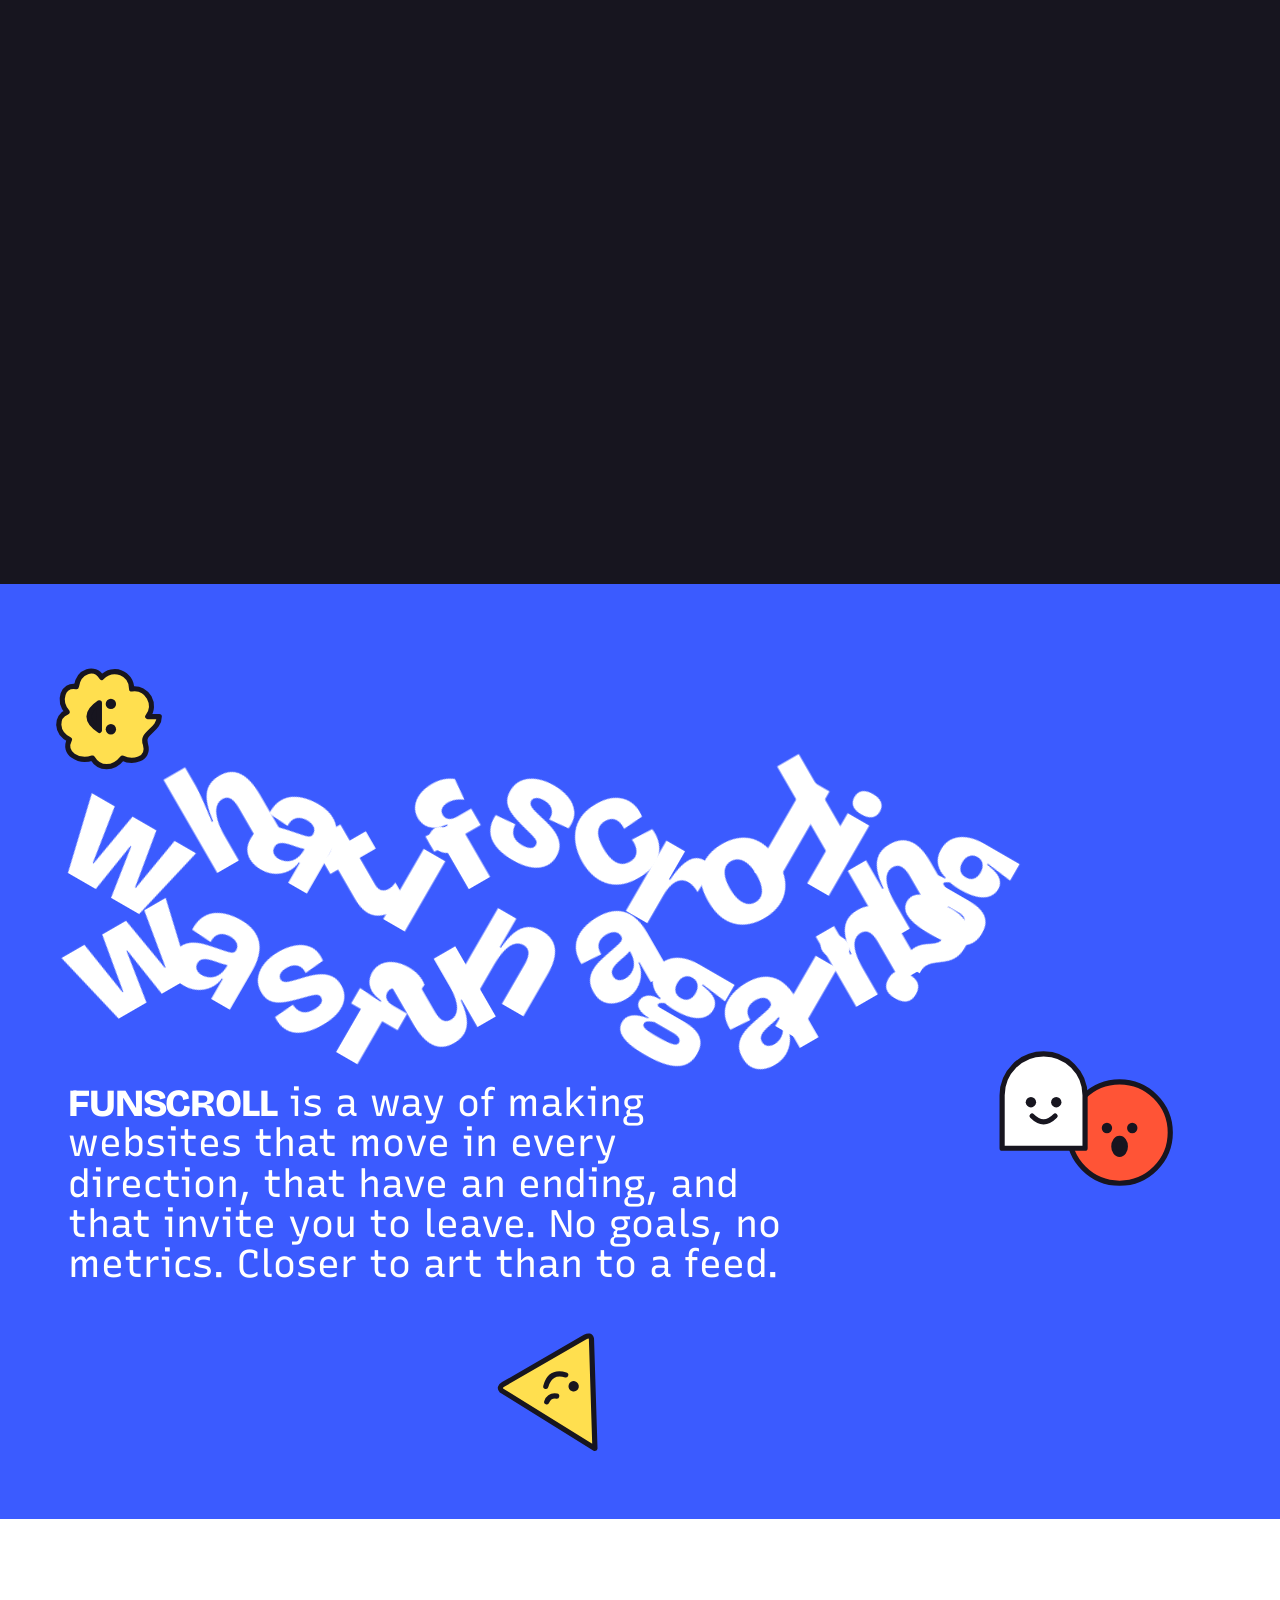
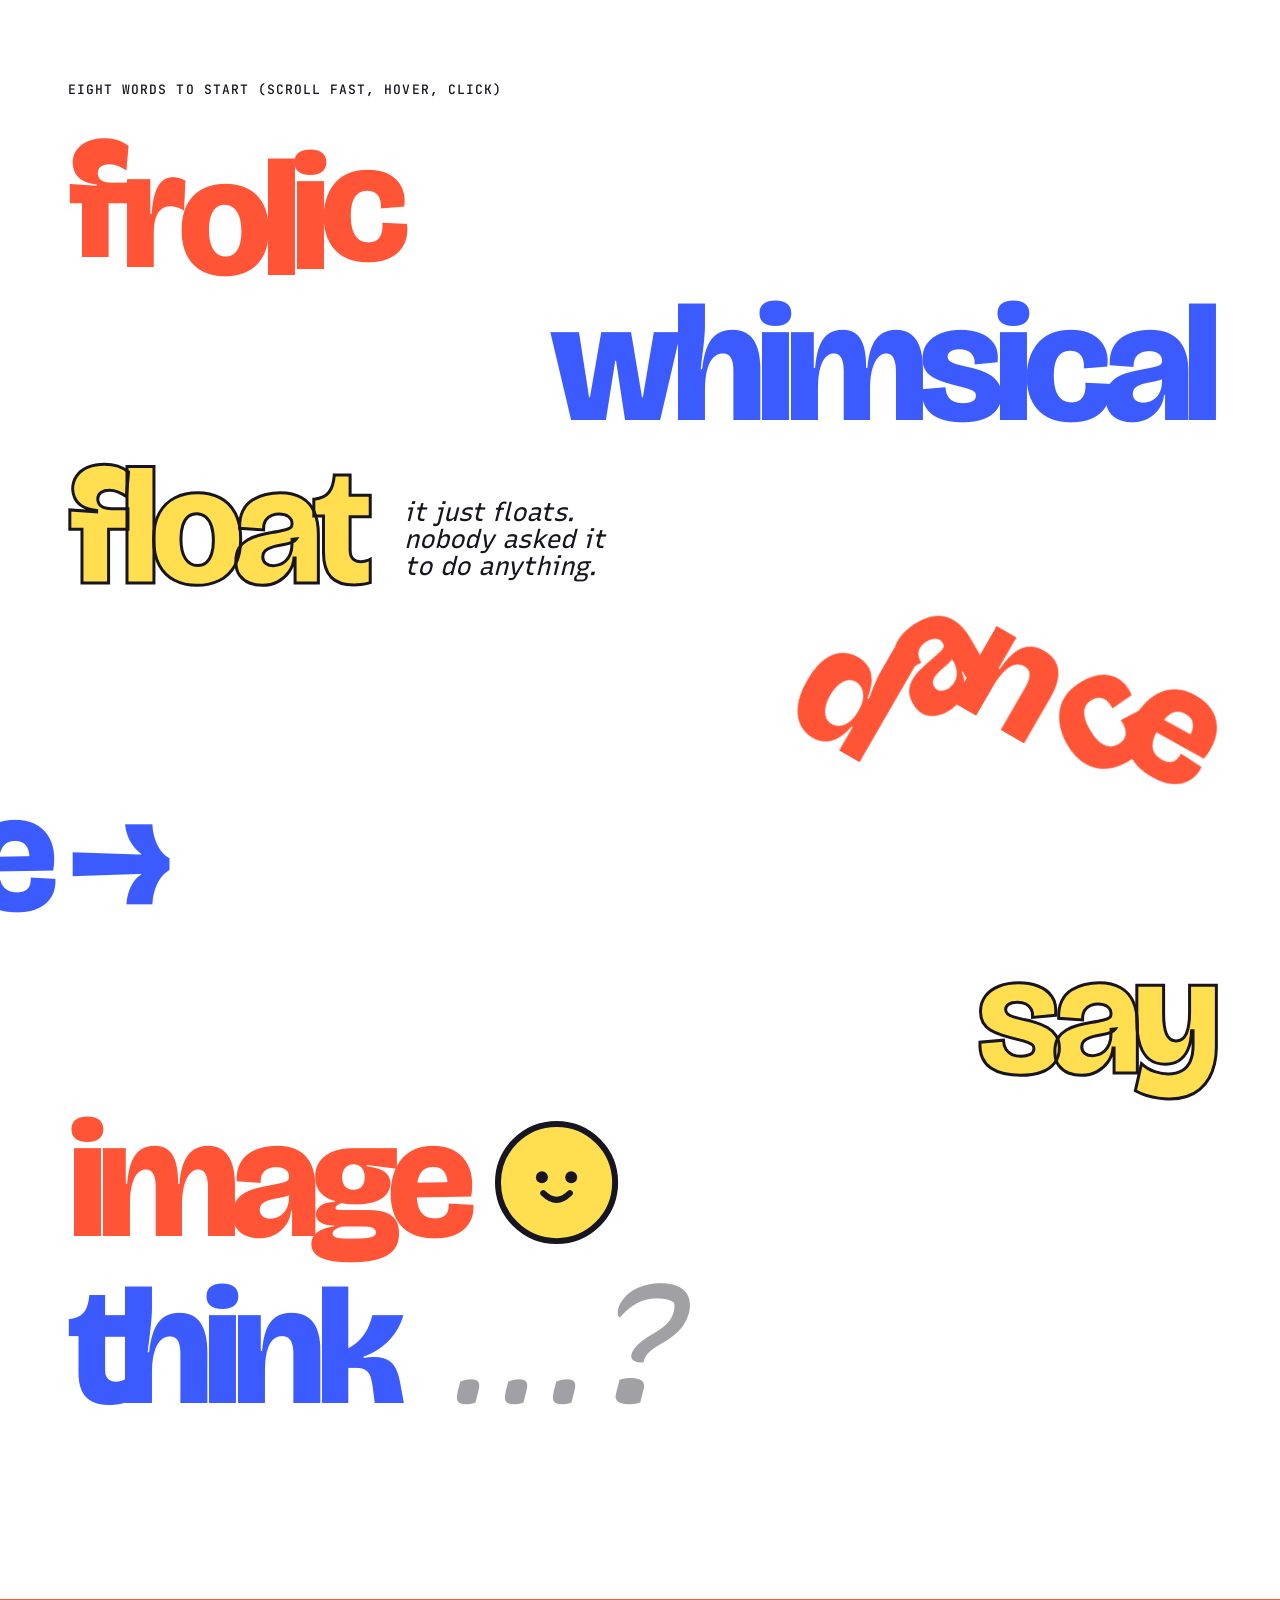
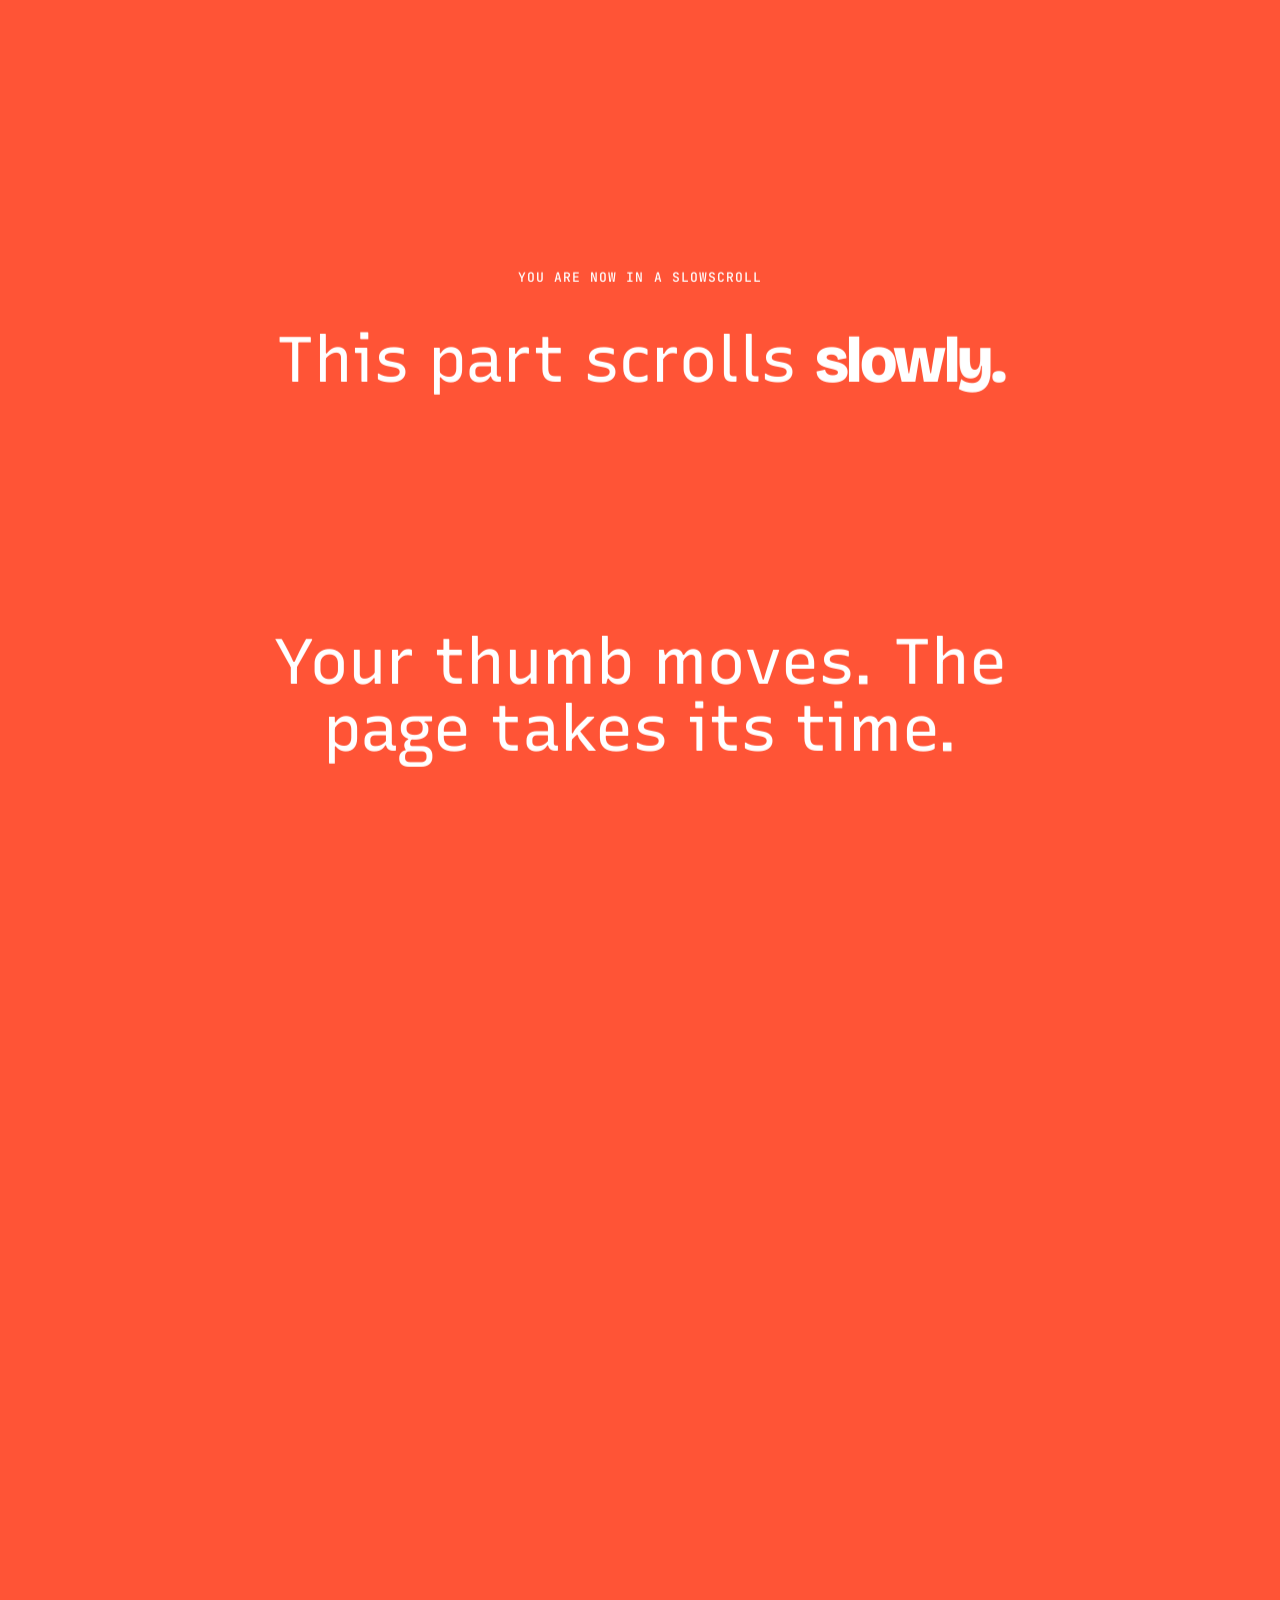
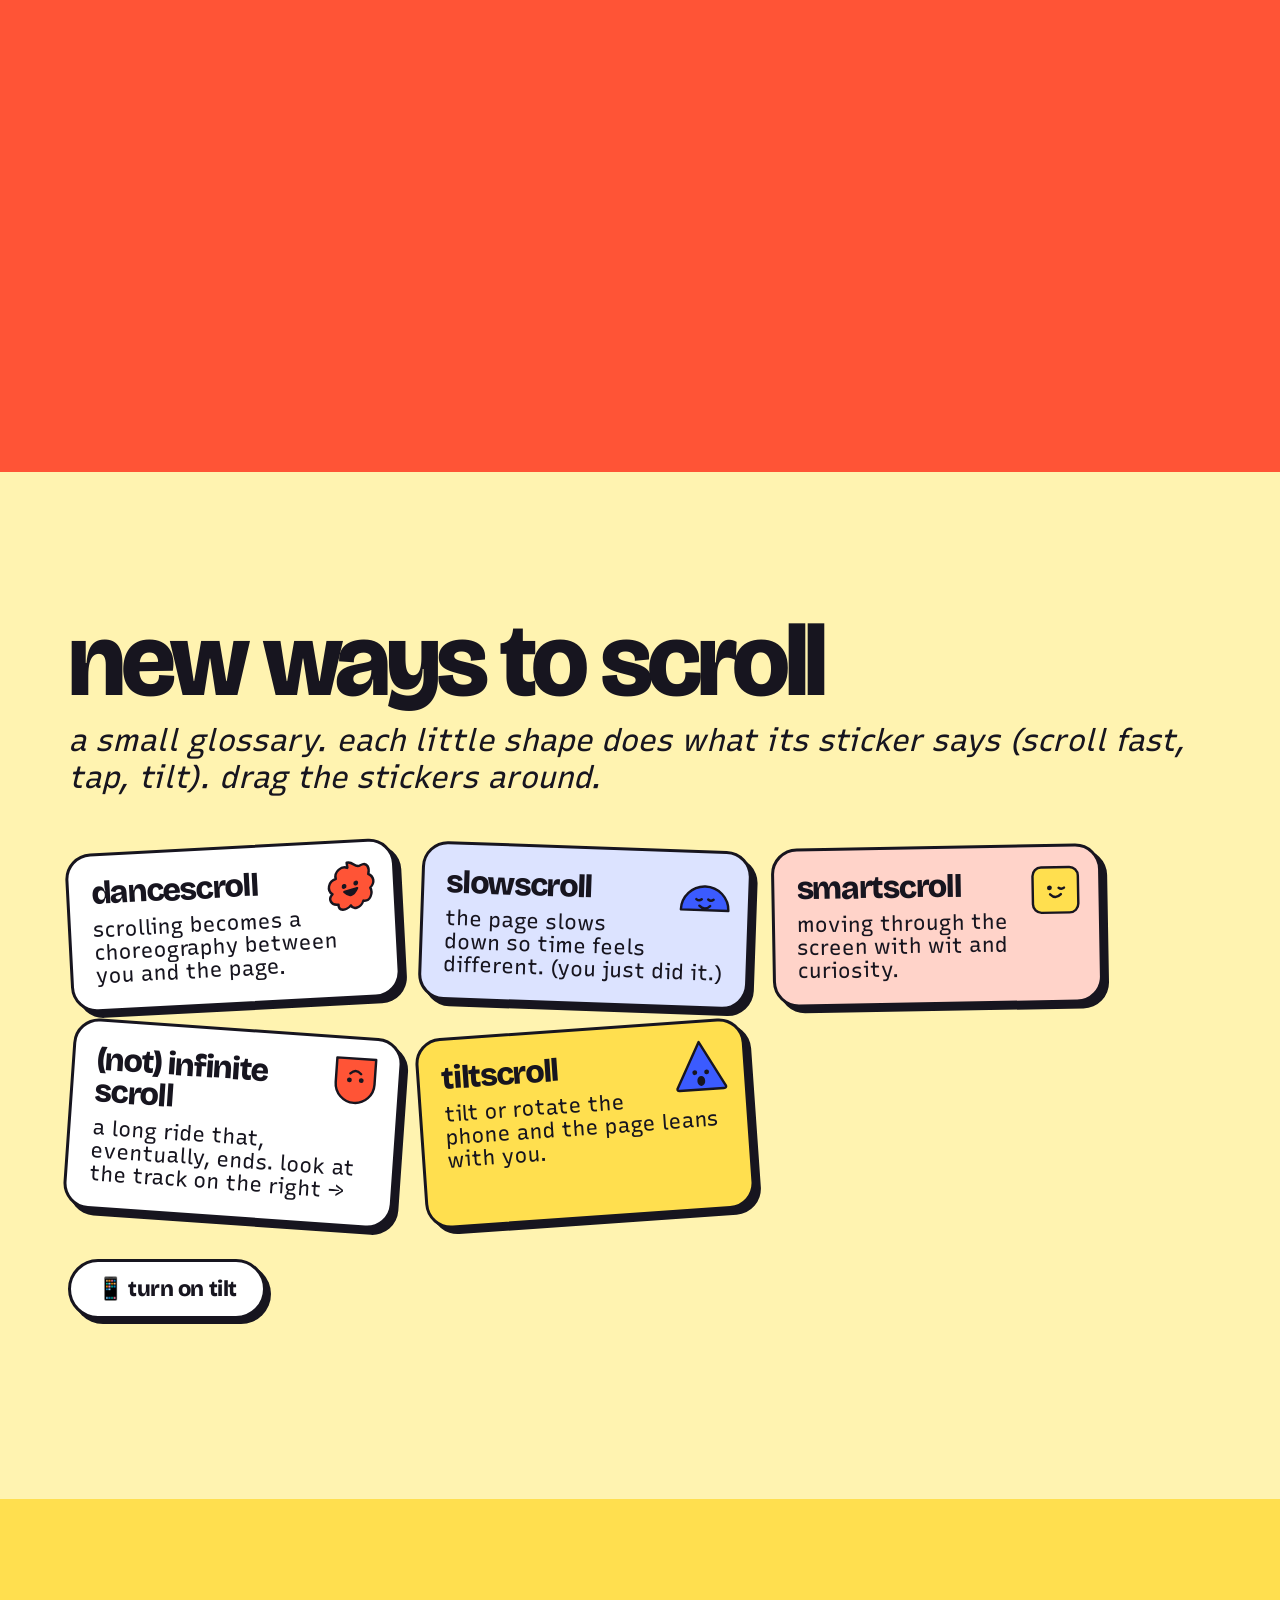
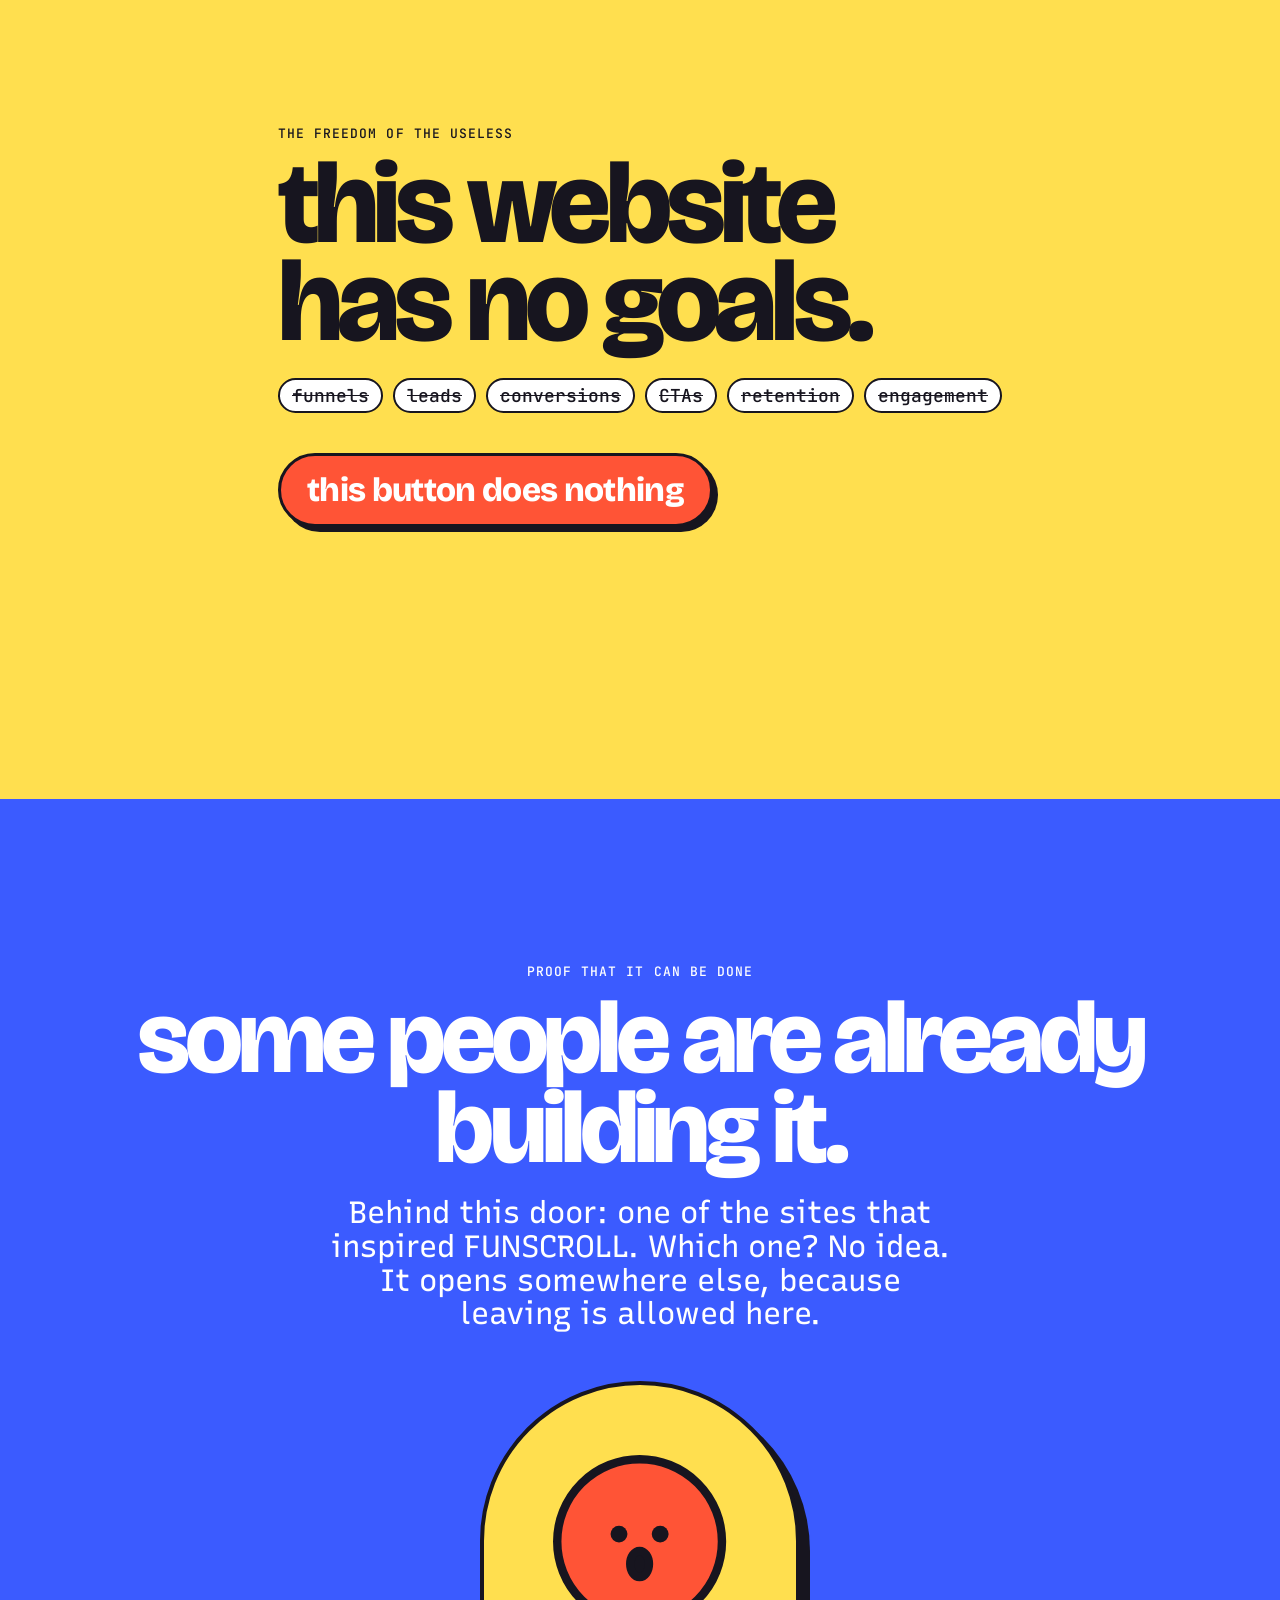
==== commit 8d3e2276: "Mobile fixes: menu top right with a 'menu' button and readable list, round logo, glossary shapes sho" ====
--- a/index.html
+++ b/index.html
@@ -23,8 +23,9 @@
 .hero .lede { font: 400 clamp(26px, 3.2vw, 44px)/1.02 var(--voice); max-width: 560px; margin-top: 34px; position: relative; z-index: 2; }
 .hero .lede em { color: var(--blue); }
 .hero .hint { margin-top: 26px; position: relative; z-index: 2; }
-.hero .mascot { position: absolute; right: 4%; top: 7%; width: clamp(120px, 14vw, 200px); z-index: 3; }
-.hero .mascot .bubble { position: absolute; left: -190px; top: -40px; width: 210px; font-size: 20px; }
+.hero .mascot { position: absolute; left: 5%; top: 24px; width: clamp(100px, 9vw, 140px); z-index: 3; }
+.hero .mascot .bubble { position: absolute; left: 112%; top: 6px; width: 230px; font-size: 19px; }
+.hero .mascot .bubble::after { left: -12px; bottom: 22px; transform: rotate(135deg) skew(10deg, 10deg); }
 
 /* 2 · doom (horizontal) */
 .doom { background: var(--ink); color: var(--white); }
@@ -114,8 +115,8 @@
 .end .credit a { color: var(--yellow); }
 
 @media (max-width: 700px) {
-  .hero .mascot { right: 6%; top: 8%; }
-  .hero .mascot .bubble { left: auto; right: 90%; top: -30px; width: 160px; font-size: 16px; }
+  .hero .mascot { left: 5%; top: 16px; width: 84px; }
+  .hero .mascot .bubble { left: 112%; top: 0; width: 118px; font-size: 13px; padding: 8px 10px; }
   .feed { display: none; }
   .doom .panel.half { width: 100vw; }
   .word small { display: block; margin: 6px 0 0; }
@@ -220,13 +221,13 @@
 <section class="glossary">
   <div class="wrap">
     <h2>new ways to scroll</h2>
-    <p class="sub">a small glossary. the stickers are draggable (and tilt-able on a phone).</p>
+    <p class="sub">a small glossary. each little shape does what its sticker says (scroll fast, tap, tilt). drag the stickers around.</p>
     <div class="stickers">
-      <div class="sticker" style="background:var(--white); rotate:-3deg" data-fs-drag data-fs-tilt="18"><span class="shp" data-s="flower" data-c="red" data-m="grin"></span><h3>dancescroll</h3><p>scrolling becomes a choreography between you and the page.</p></div>
-      <div class="sticker" style="background:var(--sky); rotate:2deg" data-fs-drag data-fs-tilt="26"><span class="shp" data-s="half" data-c="blue" data-m="sleepy"></span><h3>slowscroll</h3><p>the page slows down so time feels different. (you just did it.)</p></div>
-      <div class="sticker" style="background:var(--blush); rotate:-1deg" data-fs-drag data-fs-tilt="14"><span class="shp" data-s="square" data-c="yellow" data-m="wink"></span><h3>smartscroll</h3><p>moving through the screen with wit and curiosity.</p></div>
-      <div class="sticker" style="background:var(--white); rotate:4deg" data-fs-drag data-fs-tilt="30"><span class="shp" data-s="arch" data-c="red" data-m="happy"></span><h3>(not) infinite scroll</h3><p>a long ride that, eventually, ends. look at the track on the right →</p></div>
-      <div class="sticker" style="background:var(--yellow); rotate:-4deg" data-fs-drag data-fs-tilt="40"><span class="shp" data-s="triangle" data-c="blue" data-m="wow"></span><h3>tiltscroll</h3><p>tilt or rotate the phone and the page leans with you.</p></div>
+      <div class="sticker" style="background:var(--white); rotate:-3deg" data-fs-drag><span class="shp" data-s="flower" data-c="red" data-m="grin" data-fs-dance></span><h3>dancescroll</h3><p>scrolling becomes a choreography between you and the page.</p></div>
+      <div class="sticker" style="background:var(--sky); rotate:2deg" data-fs-drag><span class="shp" data-s="half" data-c="blue" data-m="sleepy" data-fs-float style="--fs-float-dur:5s"></span><h3>slowscroll</h3><p>the page slows down so time feels different. (you just did it.)</p></div>
+      <div class="sticker" style="background:var(--blush); rotate:-1deg" data-fs-drag><span class="shp" data-s="square" data-c="yellow" data-m="wink" data-fs-jelly></span><h3>smartscroll</h3><p>moving through the screen with wit and curiosity.</p></div>
+      <div class="sticker" style="background:var(--white); rotate:4deg" data-fs-drag><span class="shp" data-s="arch" data-c="red" data-m="happy" data-fs-spin="360"></span><h3>(not) infinite scroll</h3><p>a long ride that, eventually, ends. look at the track on the right →</p></div>
+      <div class="sticker" style="background:var(--yellow); rotate:-4deg" data-fs-drag><span class="shp" data-s="triangle" data-c="blue" data-m="wow" data-fs-tilt="24"></span><h3>tiltscroll</h3><p>tilt or rotate the phone and the page leans with you.</p></div>
     </div>
     <button class="btn" id="tiltBtn">📱 turn on tilt</button>
   </div>
--- a/kit/funscroll.css
+++ b/kit/funscroll.css
@@ -27,6 +27,8 @@
 
 /* drag */
 [data-fs-drag] { cursor: grab; touch-action: none; user-select: none; -webkit-user-select: none; }
+/* on touch screens the page must still scroll over draggable things: drag sideways, scroll up and down */
+@media (pointer: coarse) { [data-fs-drag] { touch-action: pan-y; } }
 [data-fs-drag].fs-dragging { cursor: grabbing; z-index: 999; }
 
 /* horizontal + slow sections */
--- a/assets/css/site.css
+++ b/assets/css/site.css
@@ -38,18 +38,29 @@
 
 /* ---------- helm menu (el timón) ---------- */
 .helm {
-  position: fixed; right: 22px; bottom: 22px; z-index: 50;
+  position: fixed; right: 44px; top: 104px; z-index: 50;
   width: 132px; height: 132px; --r: 0deg;
   transition: transform .5s cubic-bezier(.2,1.6,.4,1);
-  transform-origin: 100% 100%;
+  transform-origin: 100% 0;
 }
-.helm.open { transform: scale(1.75); }
+.helm.open { transform: none; }
+/* the open menu: a clear list under the wheel */
+.helm-list { position: fixed; right: 18px; top: 268px; z-index: 51; display: flex; flex-direction: column; align-items: flex-end; gap: 8px;
+  opacity: 0; translate: 0 -10px; pointer-events: none; transition: opacity .2s, translate .3s cubic-bezier(.2,1.6,.4,1); }
+.helm.open + .helm-list { opacity: 1; translate: 0 0; pointer-events: auto; }
+.helm-list a { display: flex; align-items: center; gap: 10px; padding: 7px 16px 7px 8px; background: var(--white); color: var(--ink); text-decoration: none;
+  border: 2.5px solid var(--ink); border-radius: 30px; box-shadow: 3px 3px 0 var(--ink); font: 800 18px/1 var(--display); letter-spacing: -.02em; }
+.helm-list a:hover { background: var(--yellow); }
+.helm-list .label { position: static; opacity: 1; translate: none; background: none; color: inherit; padding: 0; font: inherit; }
 .helm .wheel { position: absolute; inset: 0; transform: rotate(var(--r)); }
 .helm .rim { position: absolute; inset: 0; width: 100%; height: 100%; overflow: visible; filter: drop-shadow(2px 0 0 #fff) drop-shadow(-2px 0 0 #fff) drop-shadow(0 2px 0 #fff) drop-shadow(0 -2px 0 #fff); }
 .helm .hub {
-  position: absolute; left: 50%; top: 50%; width: 46px; height: 46px; translate: -50% -50%;
-  border: none; background: none; padding: 0; transform: rotate(calc(-1 * var(--r)));
+  position: absolute; left: 50%; top: 50%; width: 58px; height: 58px; translate: -50% -50%;
+  border: 3px solid var(--ink); border-radius: 50%; background: var(--white); padding: 0;
+  display: grid; place-items: center; font: 800 14px/1 var(--display); letter-spacing: -.02em; color: var(--ink);
+  transform: rotate(calc(-1 * var(--r))); cursor: pointer;
 }
+.helm .hub:hover, .helm.open .hub { background: var(--yellow); }
 .helm .handle {
   position: absolute; left: 50%; top: 50%; width: 46px; height: 46px; margin: -23px 0 0 -23px;
   transform: rotate(var(--a)) translateY(-70px) rotate(calc(-1 * var(--a)));
@@ -59,19 +70,20 @@
 .helm .handle:hover .inner { scale: 1.2; }
 .helm .label {
   position: absolute; left: 50%; top: 100%; translate: -50% 0; white-space: nowrap;
-  font: 600 9px/1 var(--mono); background: var(--ink); color: var(--white);
-  padding: 4px 6px; border-radius: 10px; opacity: 0; pointer-events: none; transition: opacity .2s;
+  font: 700 12px/1 var(--display); background: var(--ink); color: var(--white);
+  padding: 5px 8px; border-radius: 10px; opacity: 0; pointer-events: none; transition: opacity .2s;
 }
-.helm.open .label, .helm .handle:hover .label { opacity: 1; }
+.helm .handle:hover .label { opacity: 1; }
+.helm.open .handle .label { opacity: 0; }
 .helm-hint {
-  position: fixed; right: 160px; bottom: 60px; z-index: 49; font: italic 20px/1.1 var(--voice);
-  pointer-events: none; transition: opacity .4s; text-align: right;
+  position: fixed; right: 186px; top: 150px; z-index: 49; font: italic 18px/1.15 var(--voice);
+  pointer-events: none; transition: opacity .4s; text-align: left; display: none;
 }
 .helm.open + .helm-hint, body.scrolled .helm-hint { opacity: 0; }
 
 /* ---------- scroll track with scrollcito ---------- */
 .track {
-  position: fixed; right: 10px; top: 16px; bottom: 190px; width: 26px; z-index: 40;
+  position: fixed; right: 10px; top: 290px; bottom: 16px; width: 26px; z-index: 40;
   border: 2.5px dashed var(--ink); border-radius: 14px; background: rgba(255,255,255,.55); pointer-events: none;
 }
 .track .mini {
@@ -106,18 +118,25 @@
   border-right: 2.5px solid var(--ink); border-bottom: 2.5px solid var(--ink); transform: rotate(45deg) skew(10deg, 10deg);
 }
 .topbar {
-  position: fixed; left: 18px; top: 16px; z-index: 45; display: flex; align-items: center; gap: 10px;
+  position: fixed; right: 18px; top: 14px; z-index: 46; display: flex; align-items: center; gap: 10px;
   text-decoration: none; font-weight: 800; font-size: 22px; letter-spacing: -.04em;
 }
-.topbar img { width: 42px; height: 42px; transition: rotate .4s cubic-bezier(.2,2,.4,1); }
+.topbar img { width: 52px; height: 52px; transition: rotate .4s cubic-bezier(.2,2,.4,1); }
 .topbar:hover img { rotate: -18deg; }
 
 @media (max-width: 700px) {
-  .helm { right: 12px; bottom: 12px; width: 110px; height: 110px; }
-  .helm .handle { transform: rotate(var(--a)) translateY(-58px) rotate(calc(-1 * var(--a))); width: 40px; height: 40px; margin: -20px 0 0 -20px; }
-  .helm.open { transform: scale(1.5); }
+  .topbar { right: 12px; top: 10px; }
+  .topbar img { width: 44px; height: 44px; }
+  .langswitch { right: 64px; top: 18px; }
+  .helm { right: 34px; top: 84px; width: 96px; height: 96px; }
+  .helm .handle { transform: rotate(var(--a)) translateY(-50px) rotate(calc(-1 * var(--a))); width: 36px; height: 36px; margin: -18px 0 0 -18px; }
+  .helm .hub { width: 46px; height: 46px; font-size: 12px; border-width: 2.5px; }
+  .helm-list { right: 12px; top: 200px; }
+  .helm-list a { font-size: 17px; }
+  .topbar, .langswitch, .helm { transition: translate .35s ease, transform .5s cubic-bezier(.2,1.6,.4,1); }
+  body.corner-away .topbar, body.corner-away .langswitch, body.corner-away .helm { translate: 0 -260px; }
   .helm-hint { display: none; }
-  .track { right: 4px; width: 18px; bottom: 150px; }
+  .track { right: 4px; width: 18px; top: 220px; bottom: 16px; }
   .track .mini { width: 22px; height: 34px; }
   .track .pct { display: none; }
 }
@@ -127,7 +146,7 @@
 
 /* EN | ES switch */
 .langswitch {
-  position: fixed; left: 72px; top: 24px; z-index: 45; display: flex; border: 2.5px solid var(--ink); border-radius: 20px;
+  position: fixed; right: 84px; top: 26px; z-index: 46; display: flex; border: 2.5px solid var(--ink); border-radius: 20px;
   overflow: hidden; box-shadow: 3px 3px 0 var(--ink); font: 500 12px var(--mono);
 }
 .langswitch > * { padding: 4px 10px; background: var(--white); color: var(--ink); text-decoration: none; }
@@ -135,7 +154,7 @@
 .langswitch a:hover { background: var(--sky); }
 
 /* footer with contact */
-.site-foot { background: var(--ink); color: var(--white); border-top: 3px dashed #4A4658; padding-block: 60px 70px; padding-left: max(28px, env(safe-area-inset-left, 0px)); padding-right: max(190px, env(safe-area-inset-right, 0px)); }
+.site-foot { background: var(--ink); color: var(--white); border-top: 3px dashed #4A4658; padding-block: 60px 70px; padding-left: max(28px, env(safe-area-inset-left, 0px)); padding-right: max(28px, env(safe-area-inset-right, 0px)); }
 .site-foot .in { max-width: 900px; margin: 0 auto; display: flex; flex-direction: column; align-items: flex-start; gap: 16px; }
 .site-foot p { font: 400 clamp(20px, 2.2vw, 28px)/1.3 var(--voice); }
 .site-foot p b { font-family: var(--display); font-weight: 800; color: var(--yellow); }
@@ -143,4 +162,4 @@
 .site-foot .mail:hover { background: var(--white); }
 .site-foot small { font: 500 12px var(--mono); opacity: .75; }
 .site-foot small a { color: var(--yellow); }
-@media (max-width: 700px) { .site-foot { padding-right: max(20px, env(safe-area-inset-right, 0px)); padding-bottom: 150px; } }
+@media (max-width: 700px) { .site-foot { padding-right: max(20px, env(safe-area-inset-right, 0px)); } }
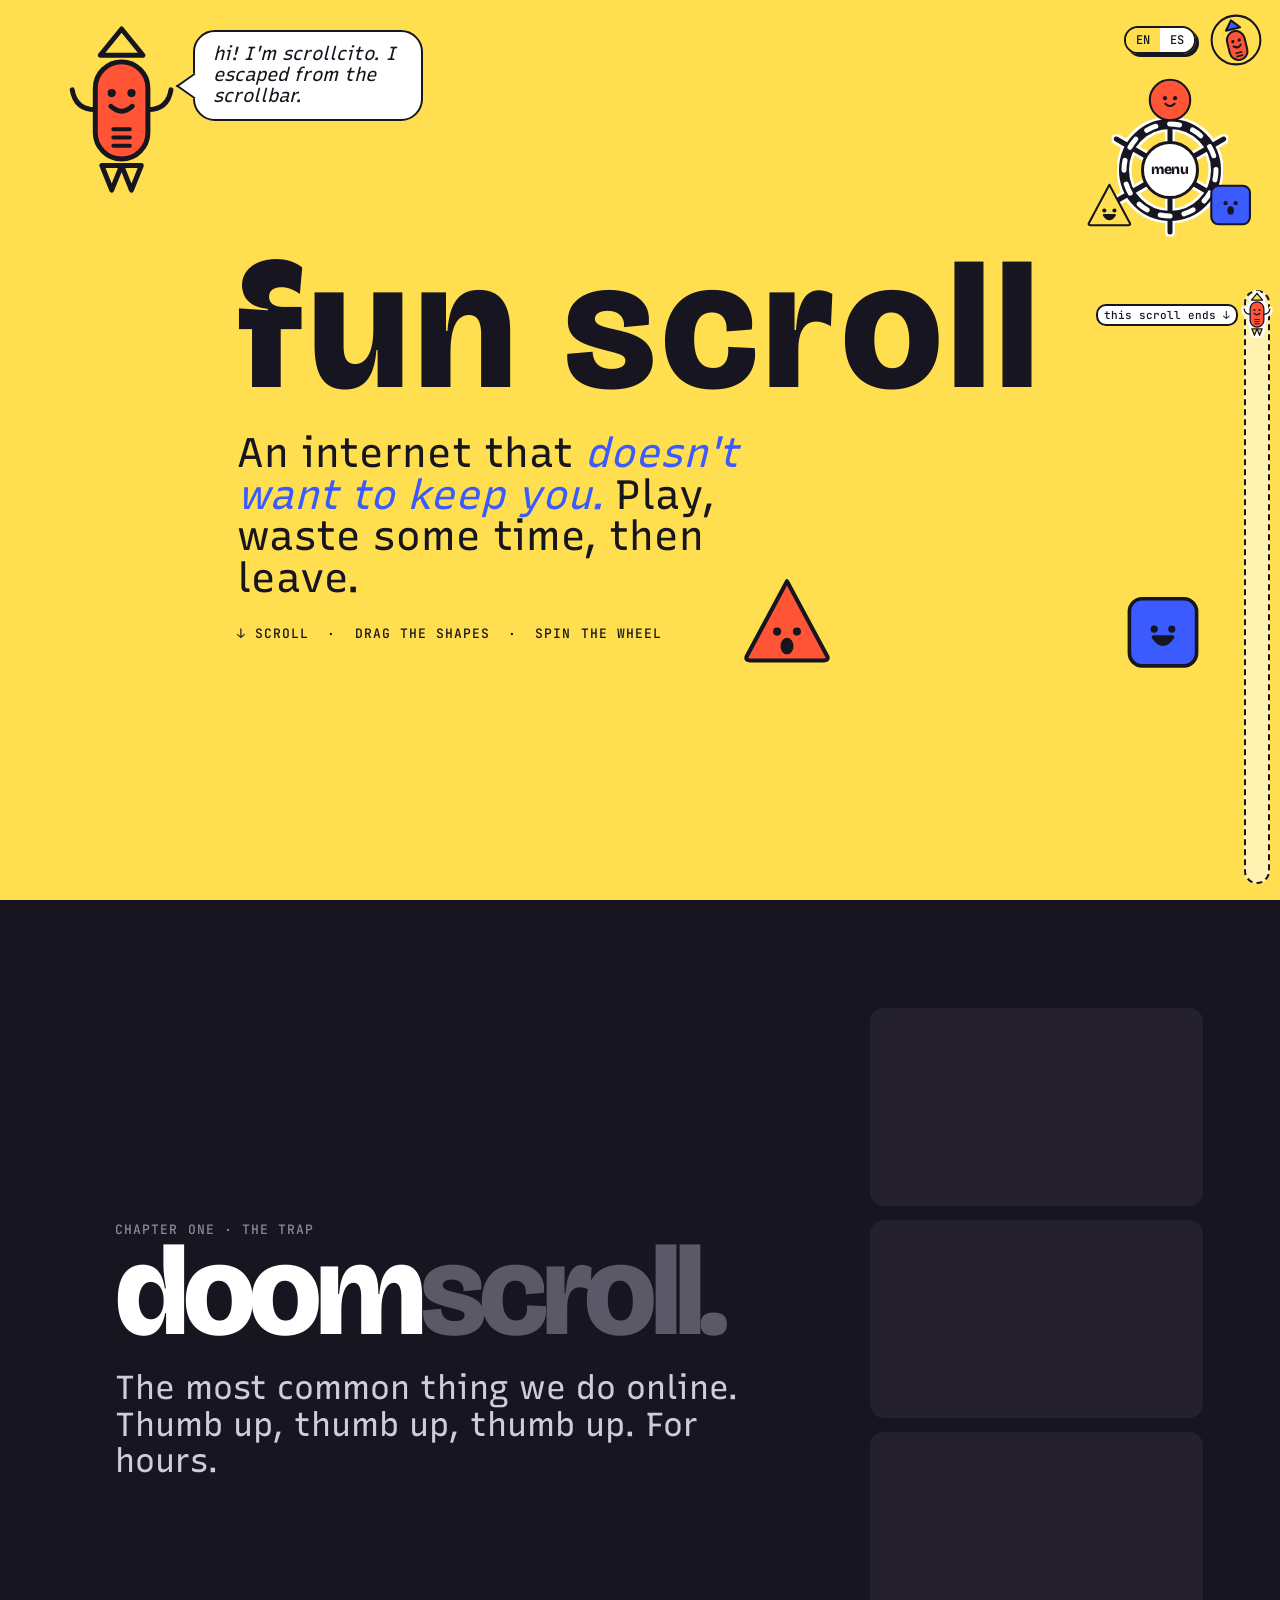
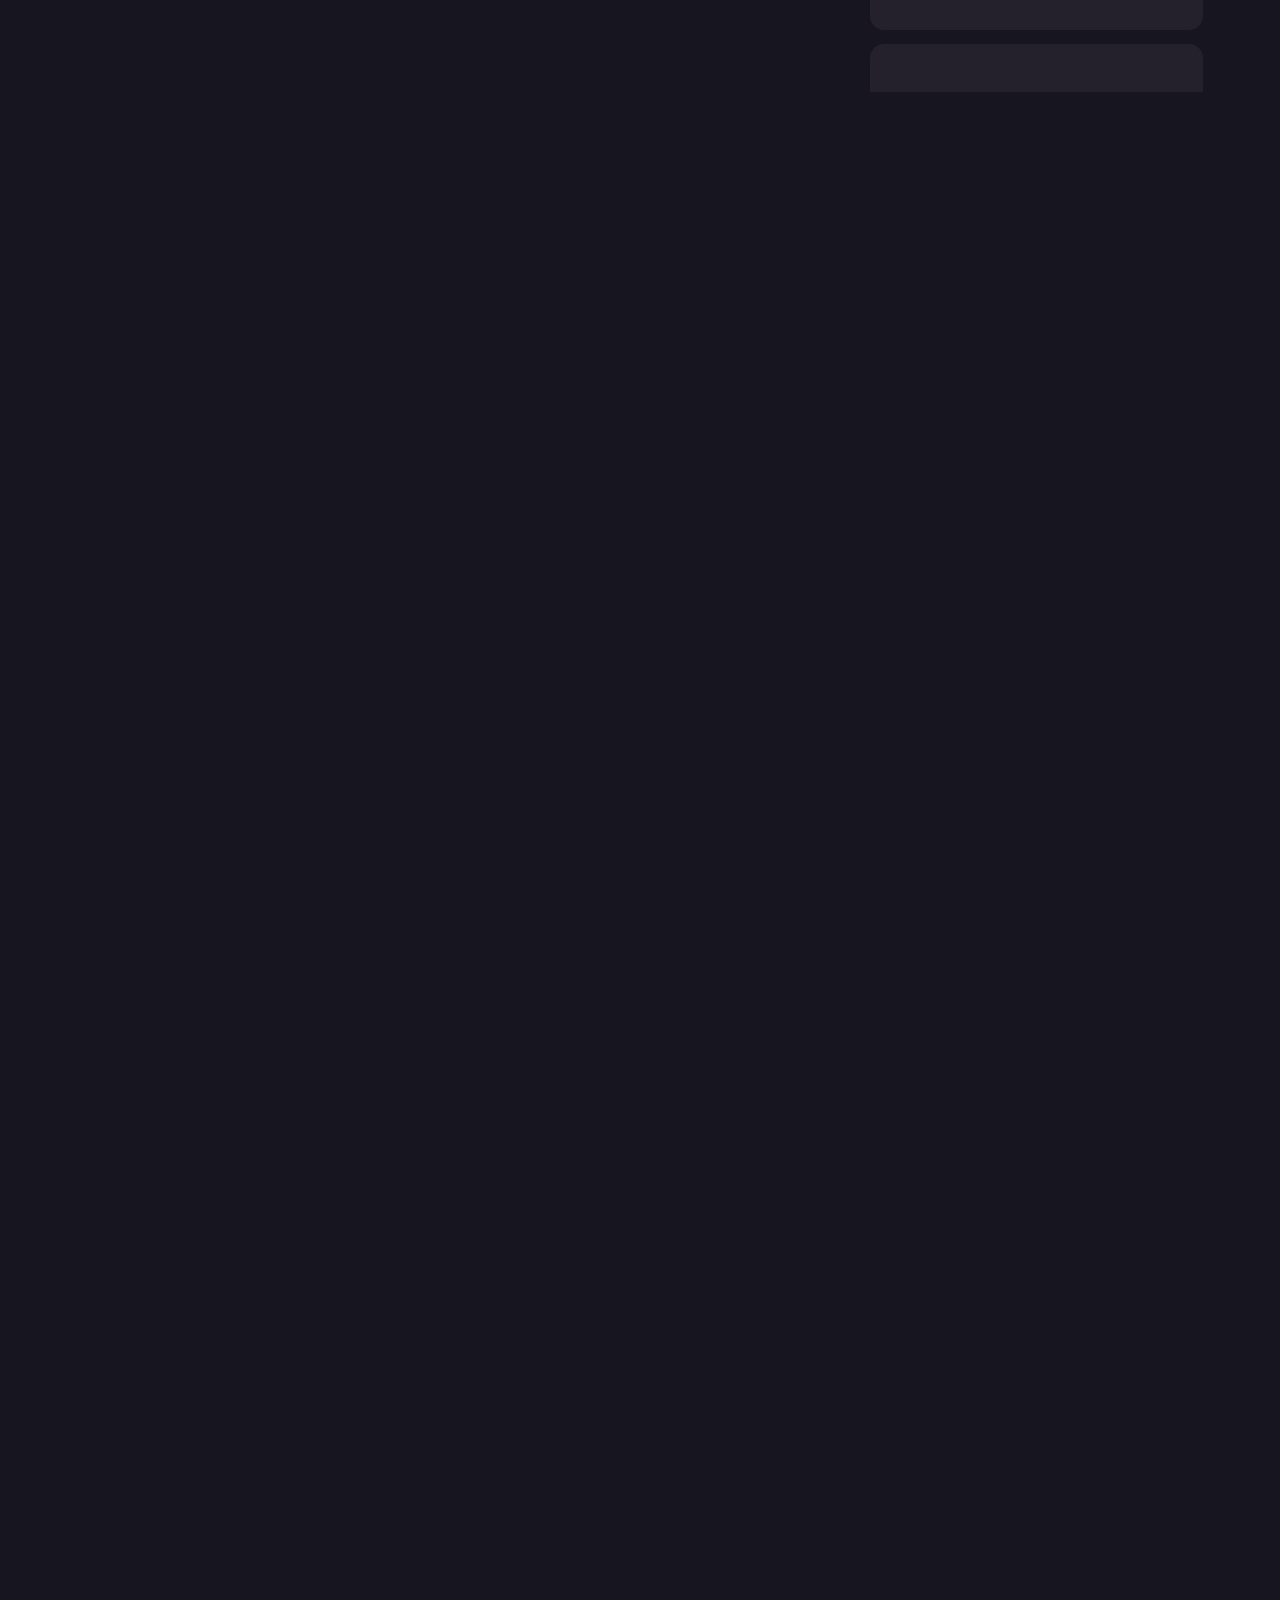
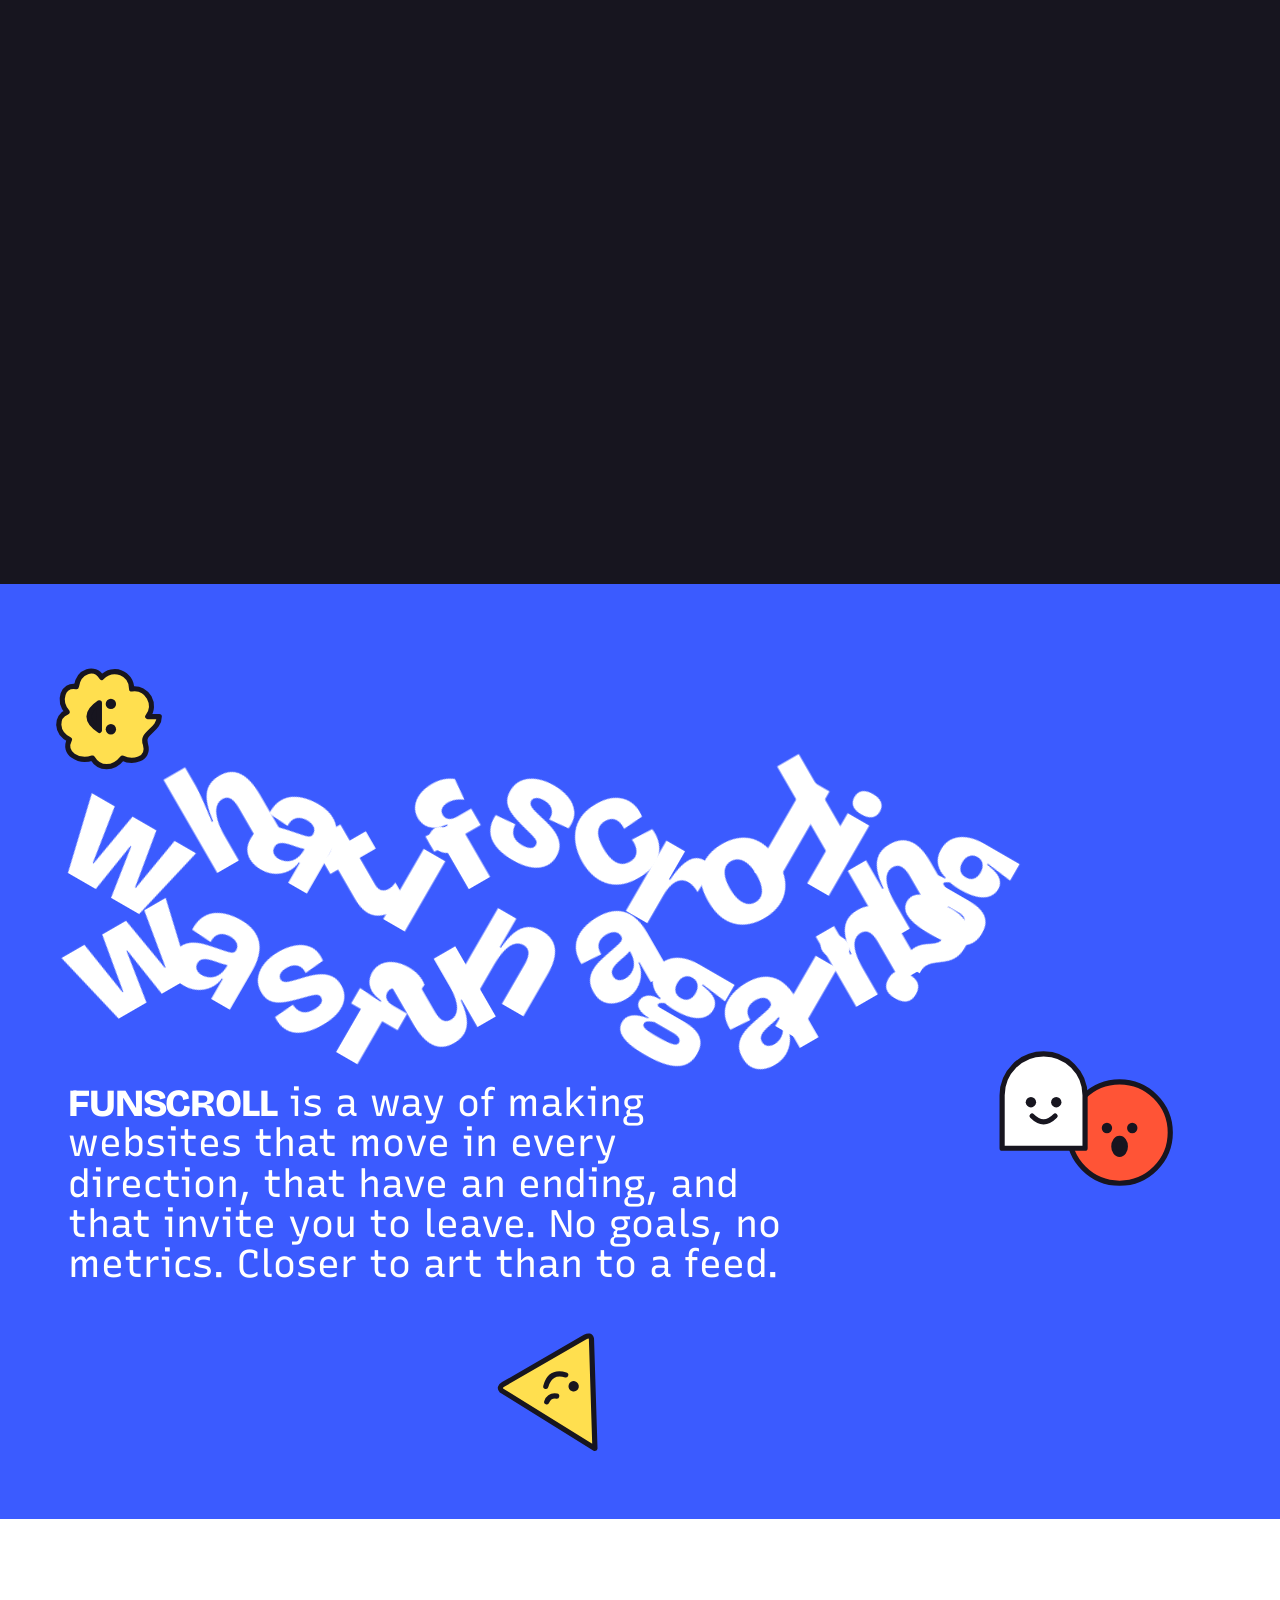
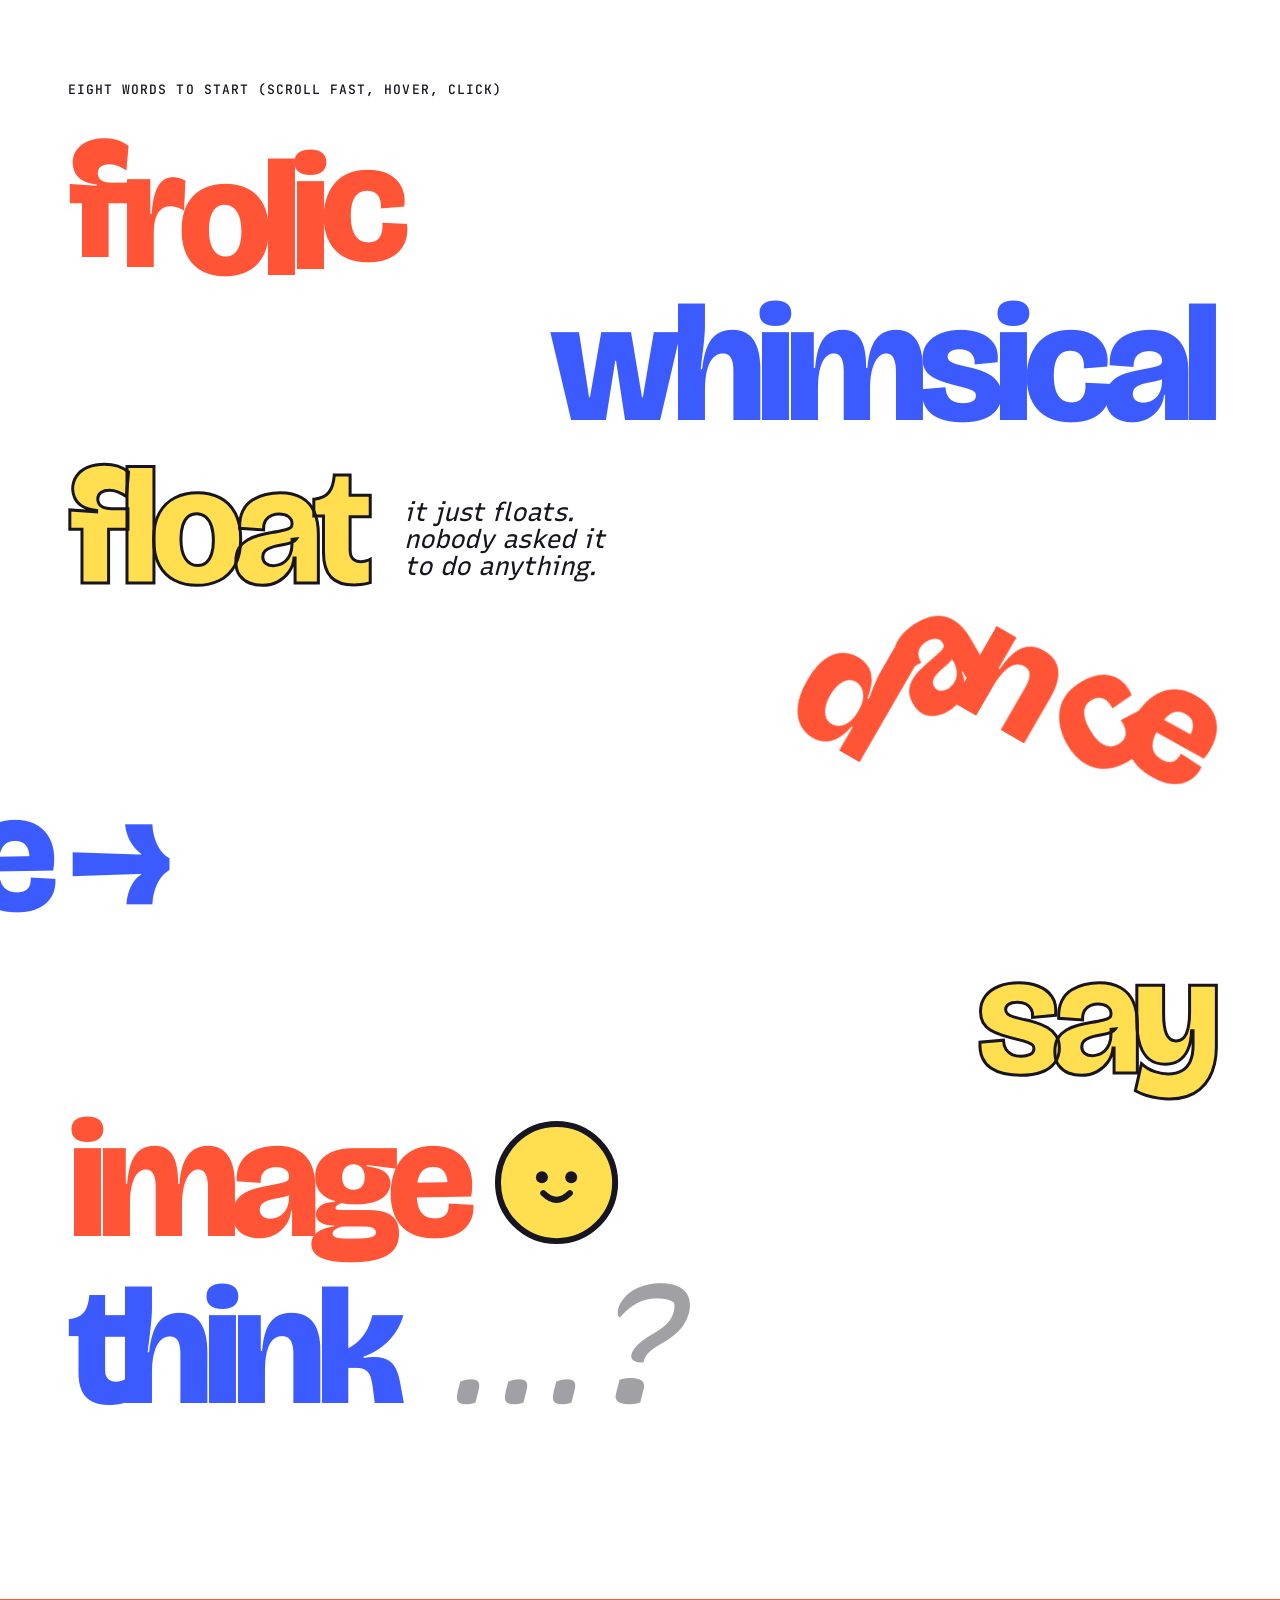
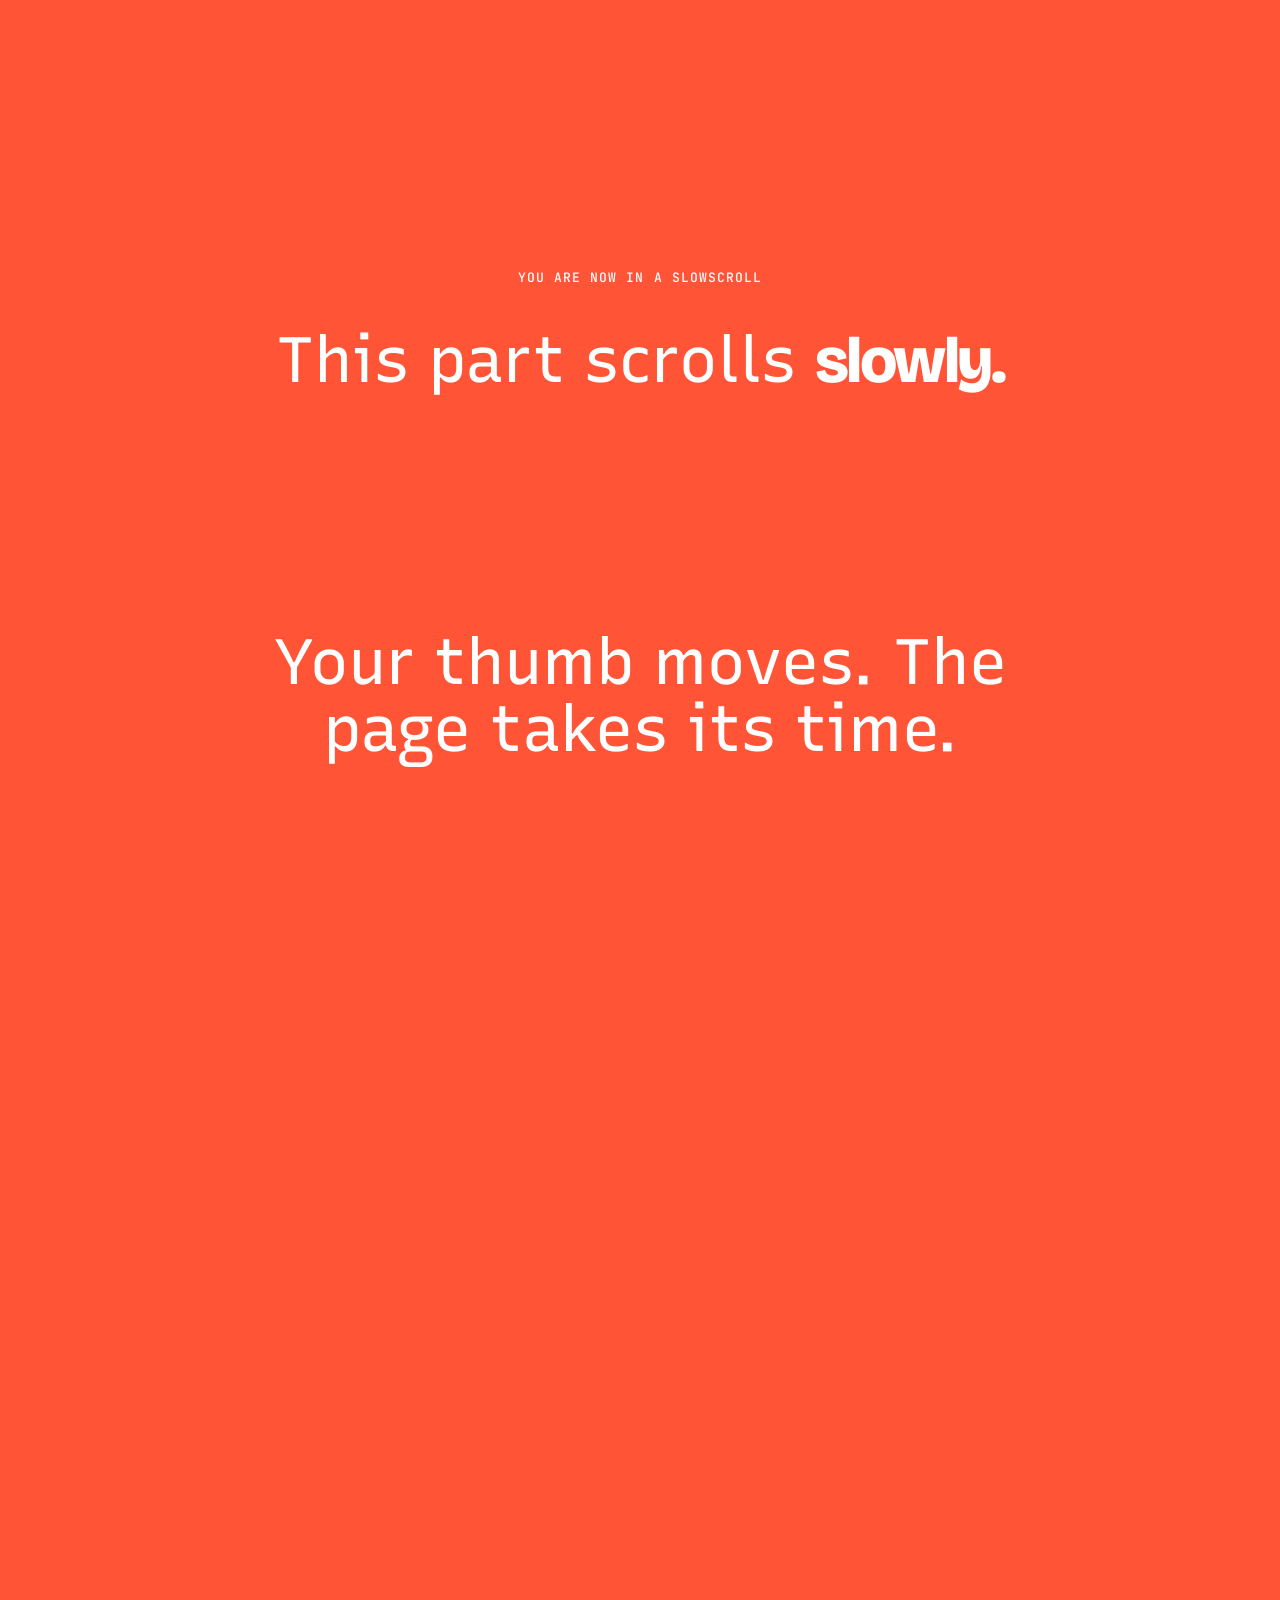
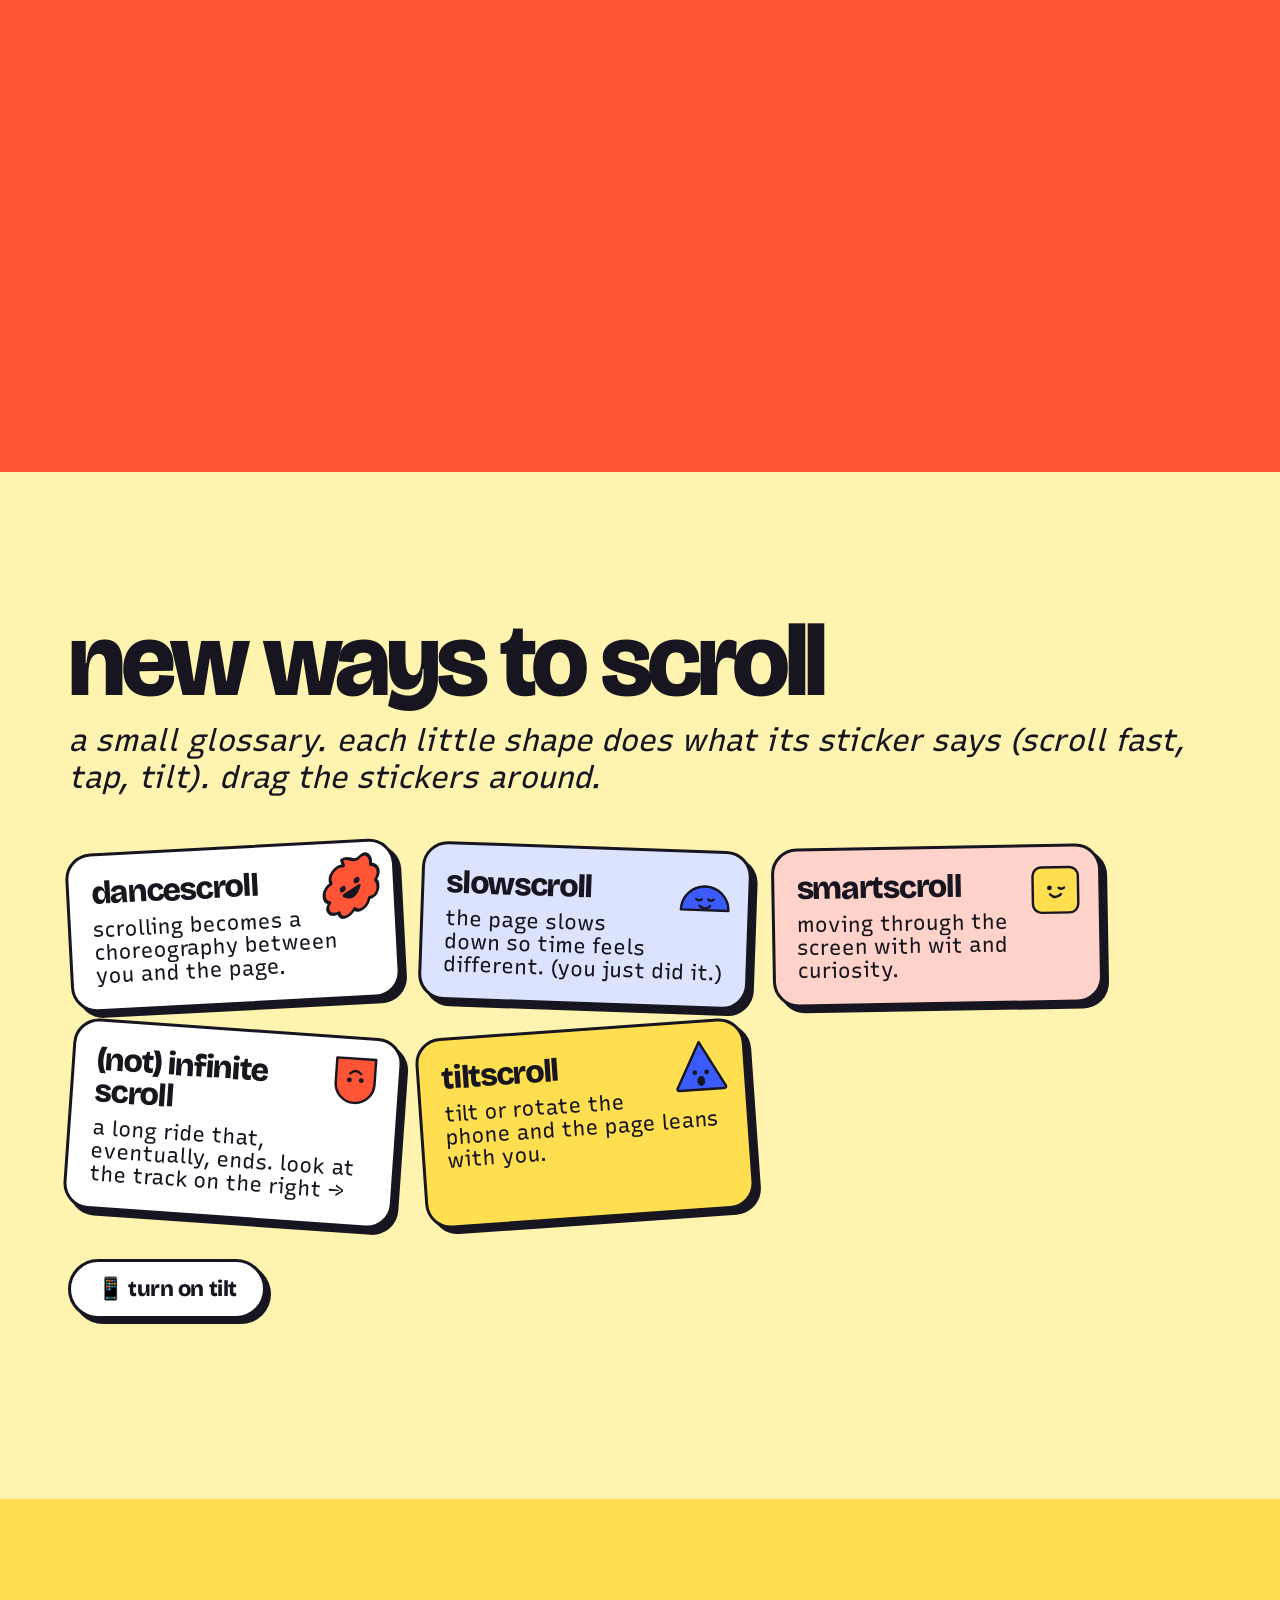
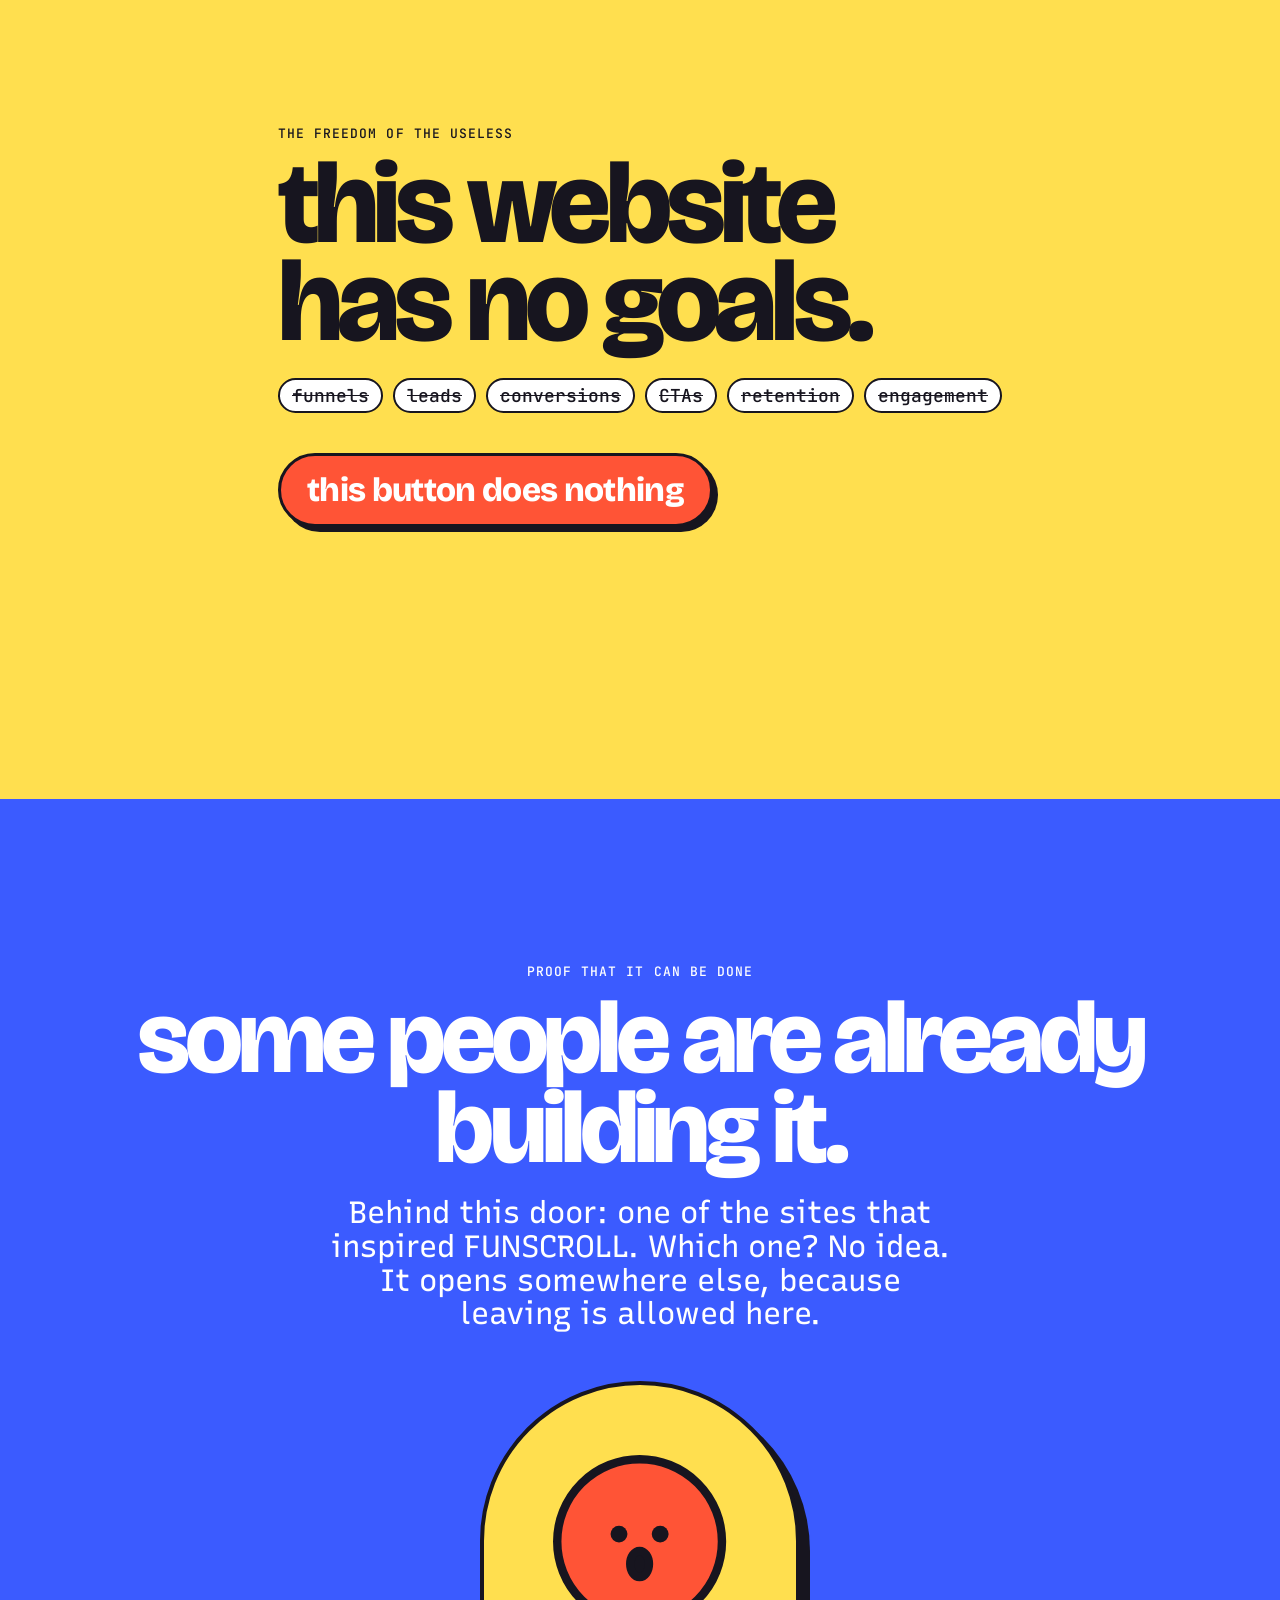
==== commit ffdac786: "Kit: squish works on phones; vibe coding comes before the code recipes; 'are you a programmer?' jump" ====
--- a/index.html
+++ b/index.html
@@ -9,9 +9,9 @@
 <link rel="preconnect" href="https://fonts.googleapis.com">
 <link rel="preconnect" href="https://fonts.gstatic.com" crossorigin>
 <link href="https://fonts.googleapis.com/css2?family=Bricolage+Grotesque:opsz,wght@12..96,400;12..96,600;12..96,800&family=Recursive:slnt,wght,CASL@-15..0,300..1000,0..1&family=JetBrains+Mono:wght@500&display=swap" rel="stylesheet">
-<link rel="stylesheet" href="kit/funscroll.css">
-<link rel="stylesheet" href="assets/css/site.css">
-<script src="assets/js/analytics.js" defer></script>
+<link rel="stylesheet" href="kit/funscroll.css?v=20261025">
+<link rel="stylesheet" href="assets/css/site.css?v=20261025">
+<script src="assets/js/analytics.js?v=20261025" defer></script>
 <style>
 section { position: relative; overflow: clip; }
 .wrap { max-width: 1200px; margin: 0 auto; padding: 0 28px; position: relative; }
@@ -274,9 +274,9 @@
   </div>
 </section>
 
-<script src="assets/js/funscrollers.js"></script>
-<script src="assets/js/site.js"></script>
-<script src="kit/funscroll.js"></script>
+<script src="assets/js/funscrollers.js?v=20261025"></script>
+<script src="assets/js/site.js?v=20261025"></script>
+<script src="kit/funscroll.js?v=20261025"></script>
 <script>
 document.getElementById('bigScrollcito').innerHTML = FUN.SCROLLCITO;
 document.getElementById('byeScrollcito').innerHTML = FUN.SCROLLCITO;
--- a/kit/funscroll.css
+++ b/kit/funscroll.css
@@ -5,14 +5,14 @@
 [data-fs-letters] .fs-w { display: inline-block; white-space: nowrap; }
 
 /* reveal: elements slide in from a direction when they enter the screen */
-[data-fs-reveal] { transition: transform .9s cubic-bezier(.2,1.4,.4,1), opacity .6s ease; }
+[data-fs-reveal] { transition: transform 1.4s cubic-bezier(.2,1.3,.4,1), opacity .9s ease; }
 [data-fs-reveal]:not(.fs-in) { opacity: 0; }
-[data-fs-reveal="up"]:not(.fs-in)    { transform: translateY(80px); }
-[data-fs-reveal="down"]:not(.fs-in)  { transform: translateY(-80px); }
-[data-fs-reveal="left"]:not(.fs-in)  { transform: translateX(-120px) rotate(-6deg); }
-[data-fs-reveal="right"]:not(.fs-in) { transform: translateX(120px) rotate(6deg); }
-[data-fs-reveal="pop"]:not(.fs-in)   { transform: scale(.2) rotate(-20deg); }
-[data-fs-reveal="spin"]:not(.fs-in)  { transform: rotate(-200deg) scale(.4); }
+[data-fs-reveal="up"]:not(.fs-in)    { transform: translateY(160px); }
+[data-fs-reveal="down"]:not(.fs-in)  { transform: translateY(-160px); }
+[data-fs-reveal="left"]:not(.fs-in)  { transform: translateX(-60vw) rotate(-20deg); }
+[data-fs-reveal="right"]:not(.fs-in) { transform: translateX(60vw) rotate(20deg); }
+[data-fs-reveal="pop"]:not(.fs-in)   { transform: scale(0) rotate(-40deg); }
+[data-fs-reveal="spin"]:not(.fs-in)  { transform: rotate(-360deg) scale(.2); }
 
 /* float: gentle bobbing forever */
 [data-fs-float] { animation: fs-float var(--fs-float-dur, 4s) ease-in-out infinite alternate; }
@@ -23,7 +23,8 @@
 
 /* jelly: squish on hover / tap */
 [data-fs-jelly] { transition: scale .5s cubic-bezier(.2,2.2,.4,1); }
-[data-fs-jelly]:hover, [data-fs-jelly]:active { scale: 1.12 .9; }
+@media (hover: hover) { [data-fs-jelly]:hover { scale: 1.12 .9; } }
+[data-fs-jelly] { -webkit-tap-highlight-color: transparent; touch-action: manipulation; }
 
 /* drag */
 [data-fs-drag] { cursor: grab; touch-action: none; user-select: none; -webkit-user-select: none; }
--- a/assets/css/site.css
+++ b/assets/css/site.css
@@ -133,10 +133,10 @@
   .helm .hub { width: 46px; height: 46px; font-size: 12px; border-width: 2.5px; }
   .helm-list { right: 12px; top: 200px; }
   .helm-list a { font-size: 17px; }
-  .topbar, .langswitch, .helm { transition: translate .35s ease, transform .5s cubic-bezier(.2,1.6,.4,1); }
-  body.corner-away .topbar, body.corner-away .langswitch, body.corner-away .helm { translate: 0 -260px; }
   .helm-hint { display: none; }
   .track { right: 4px; width: 18px; top: 220px; bottom: 16px; }
+  /* keep every column clear of the scrollcito track on the right */
+  body .wrap { padding-right: 46px; }
   .track .mini { width: 22px; height: 34px; }
   .track .pct { display: none; }
 }
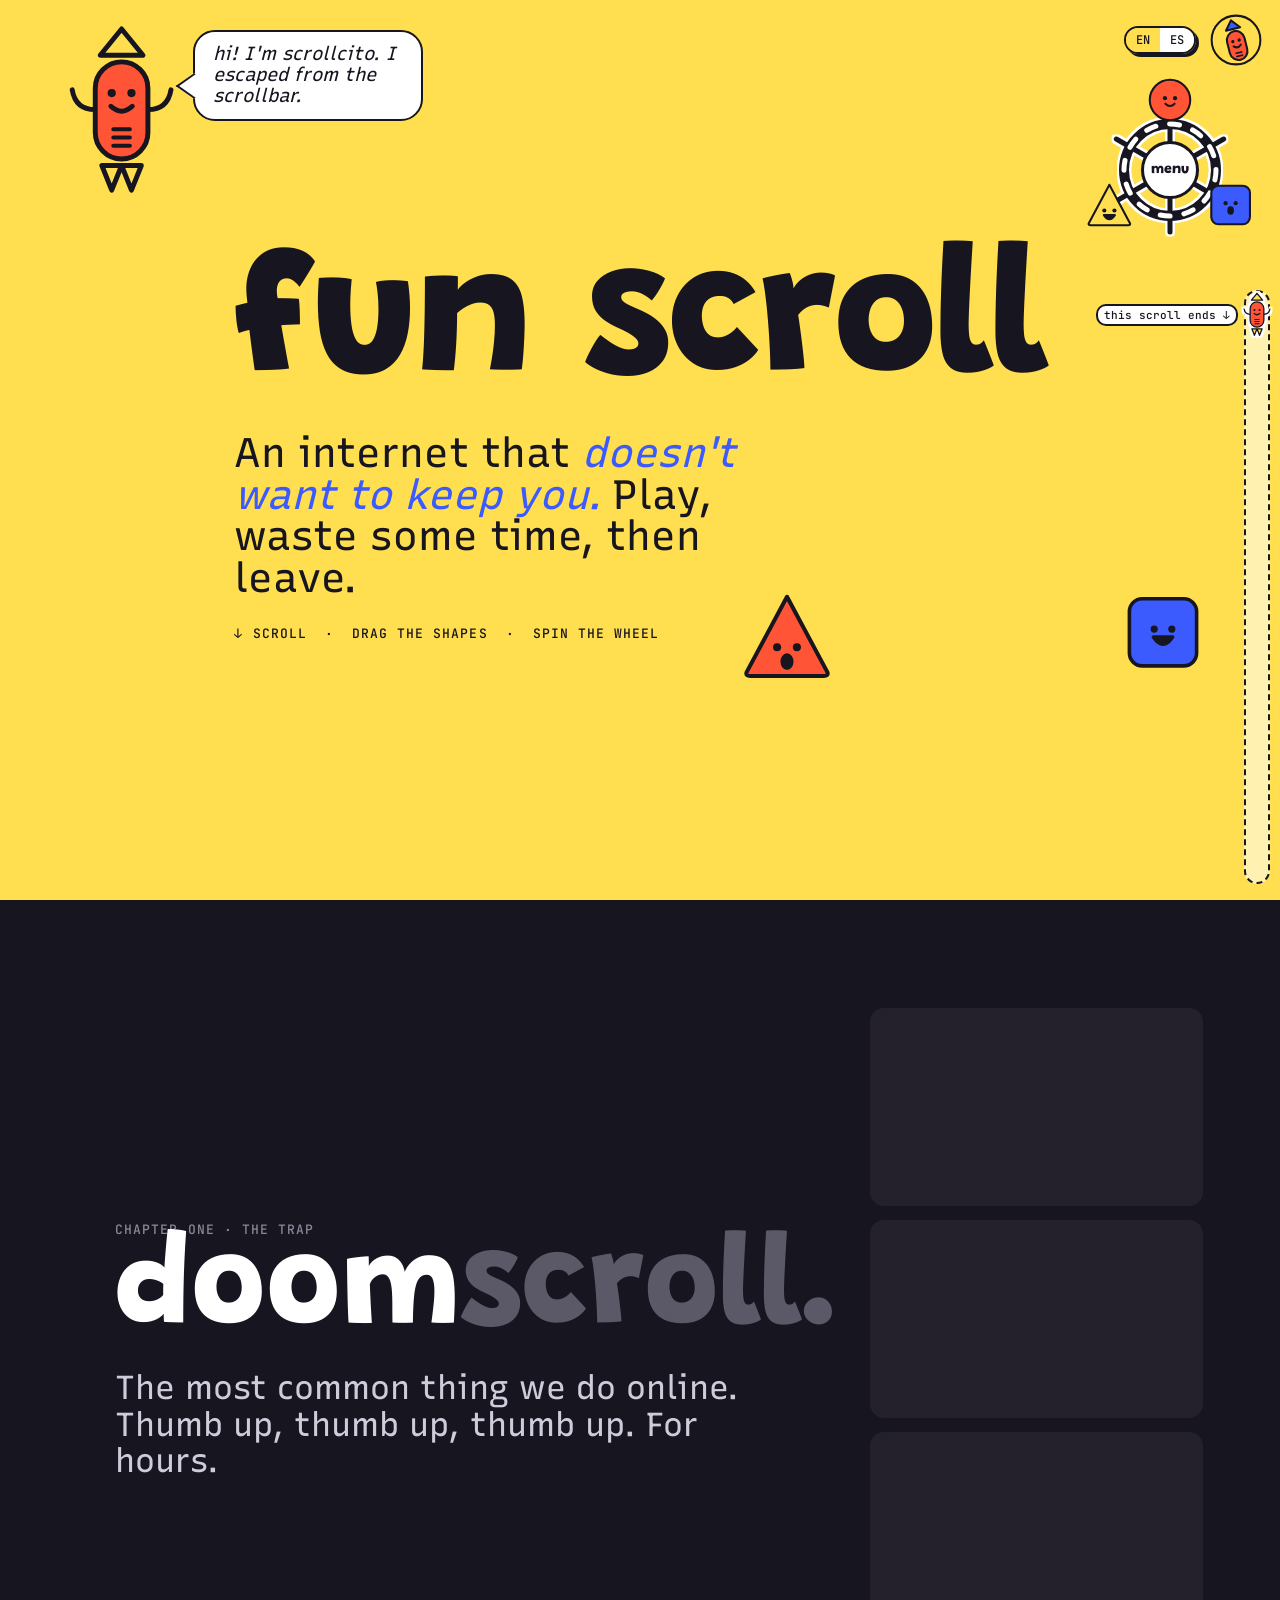
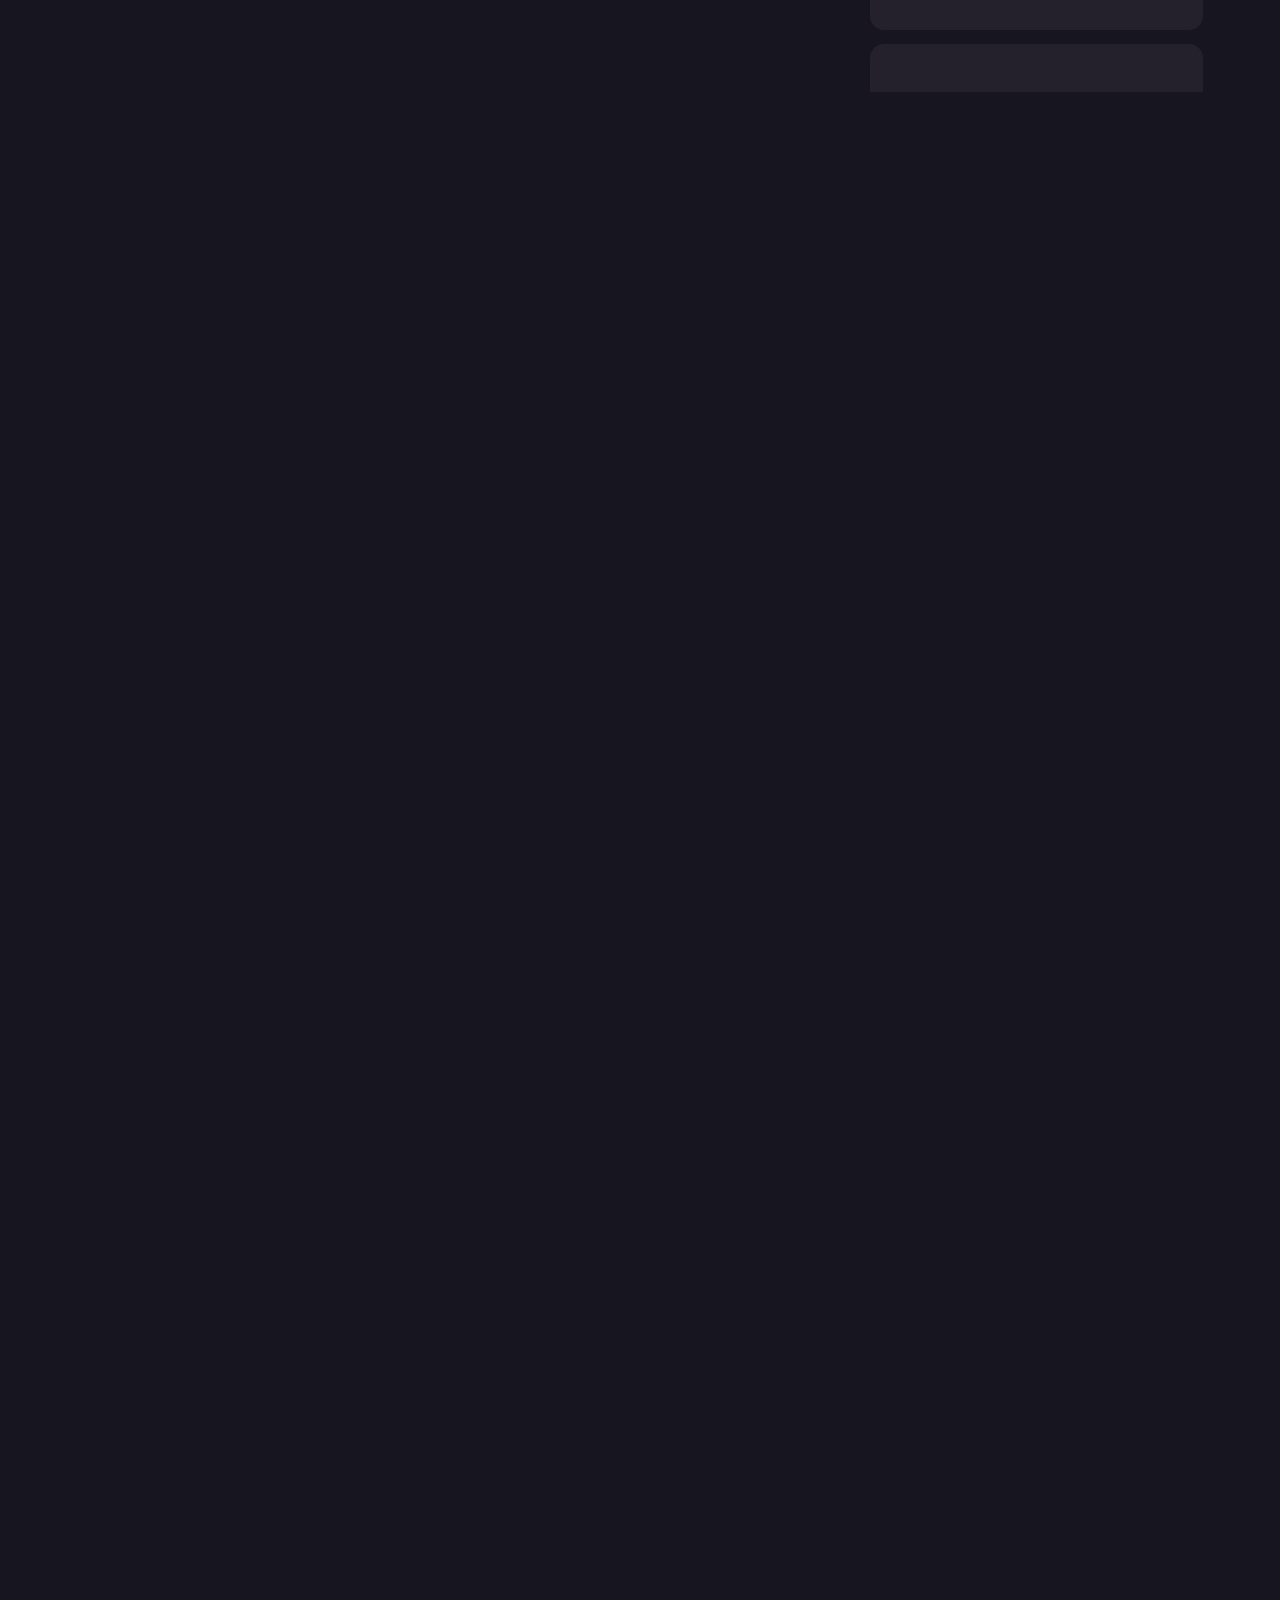
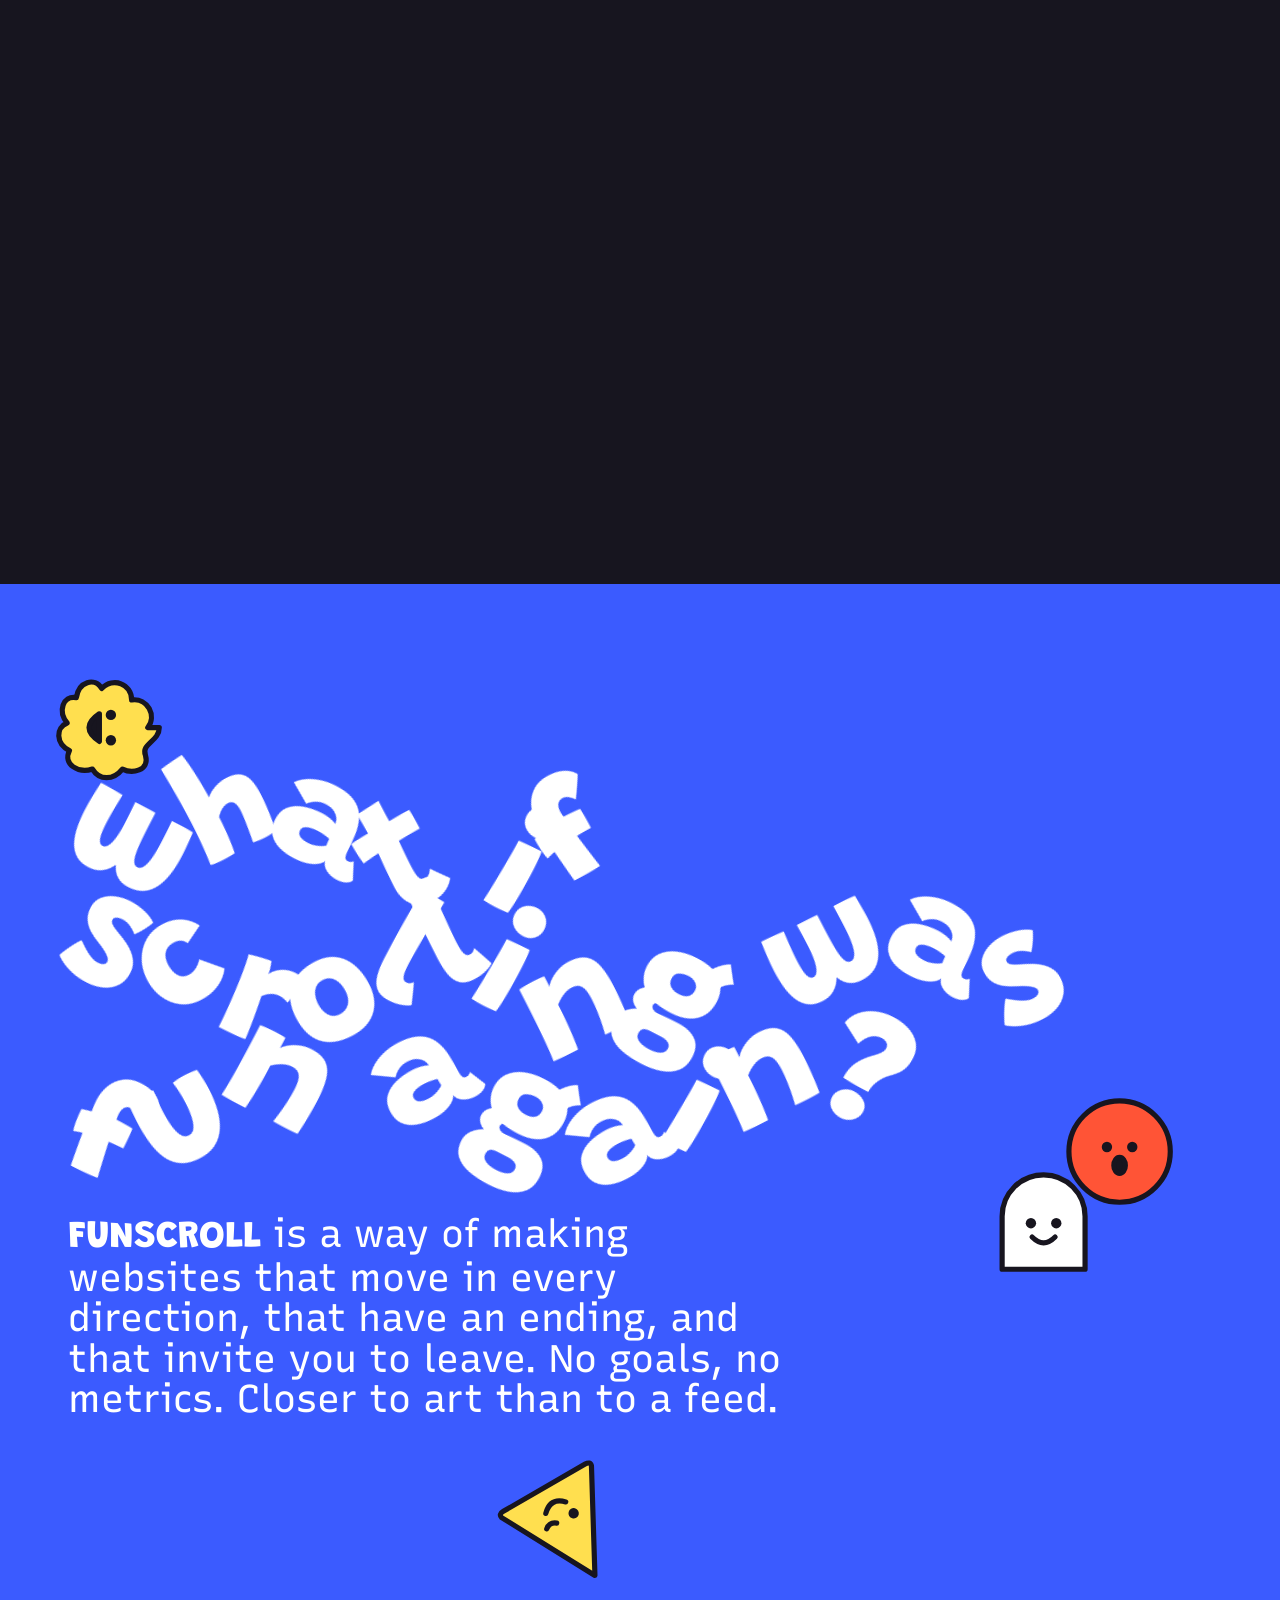
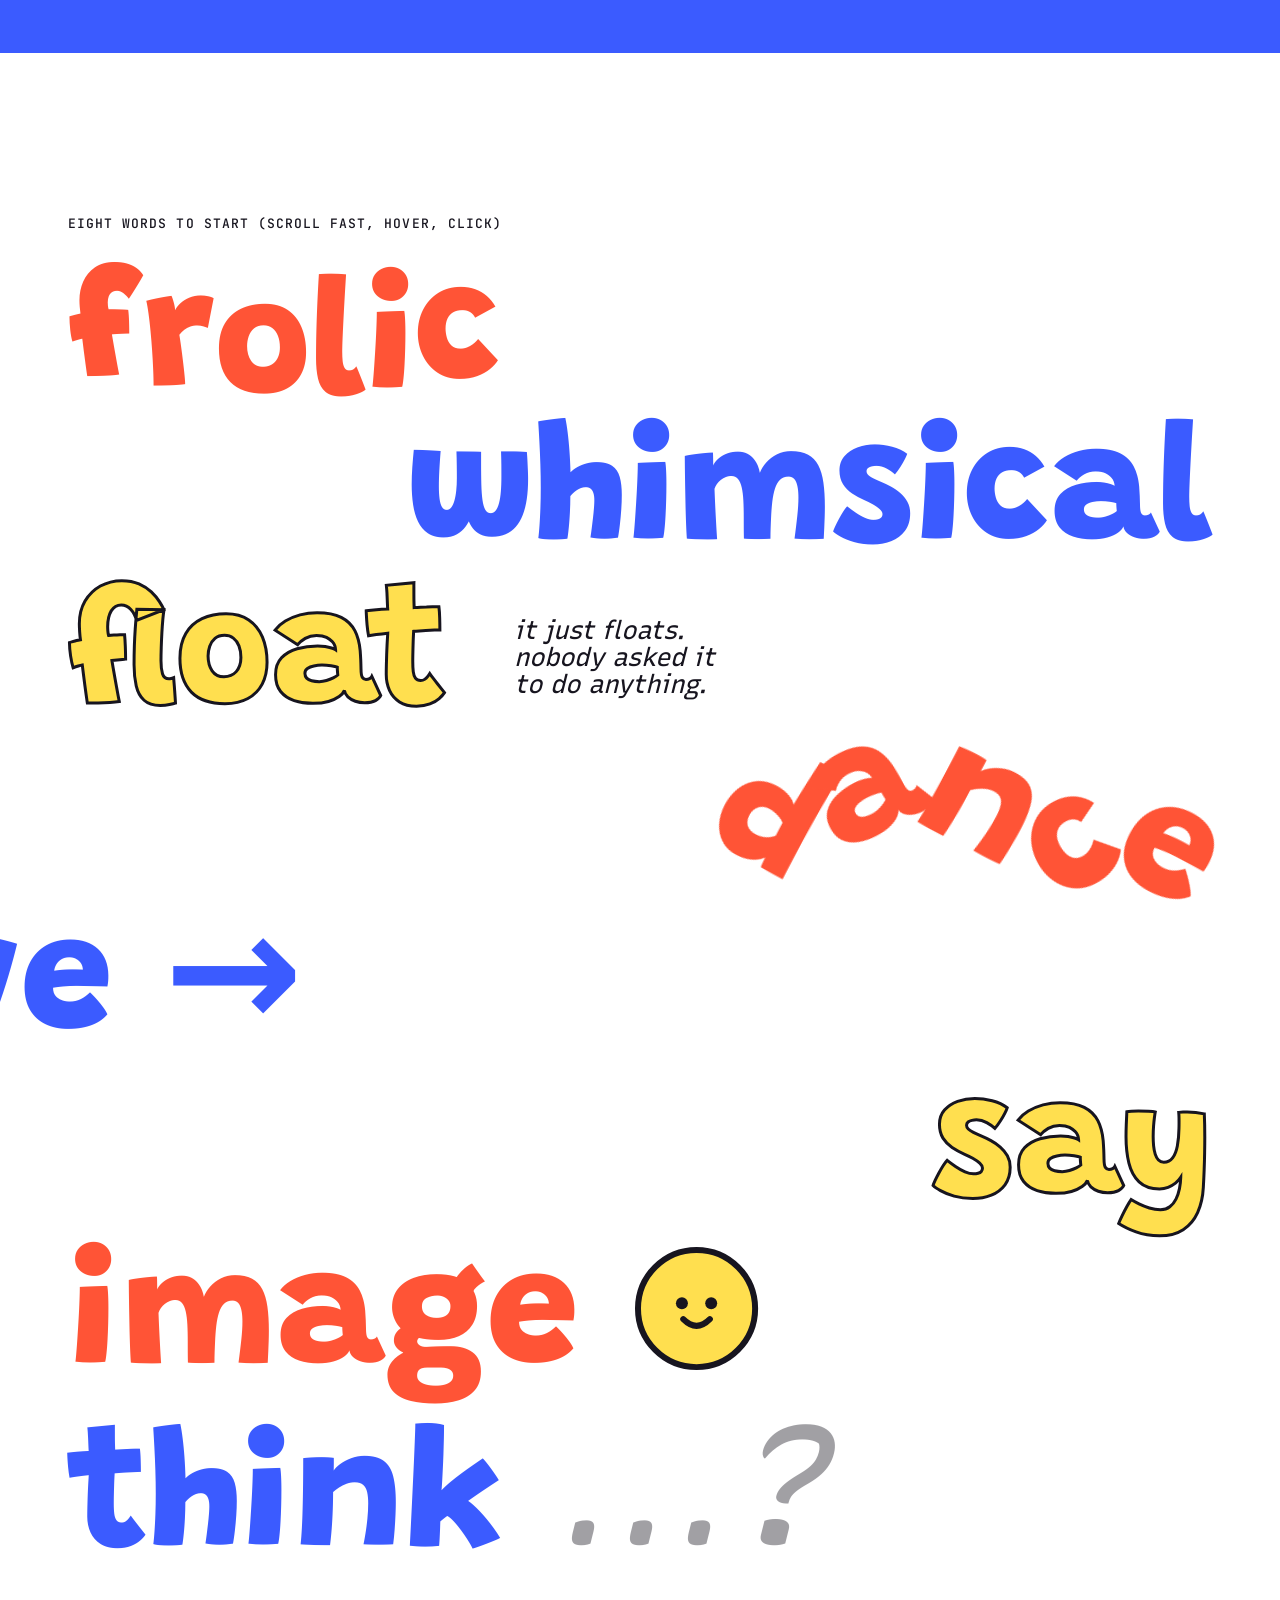
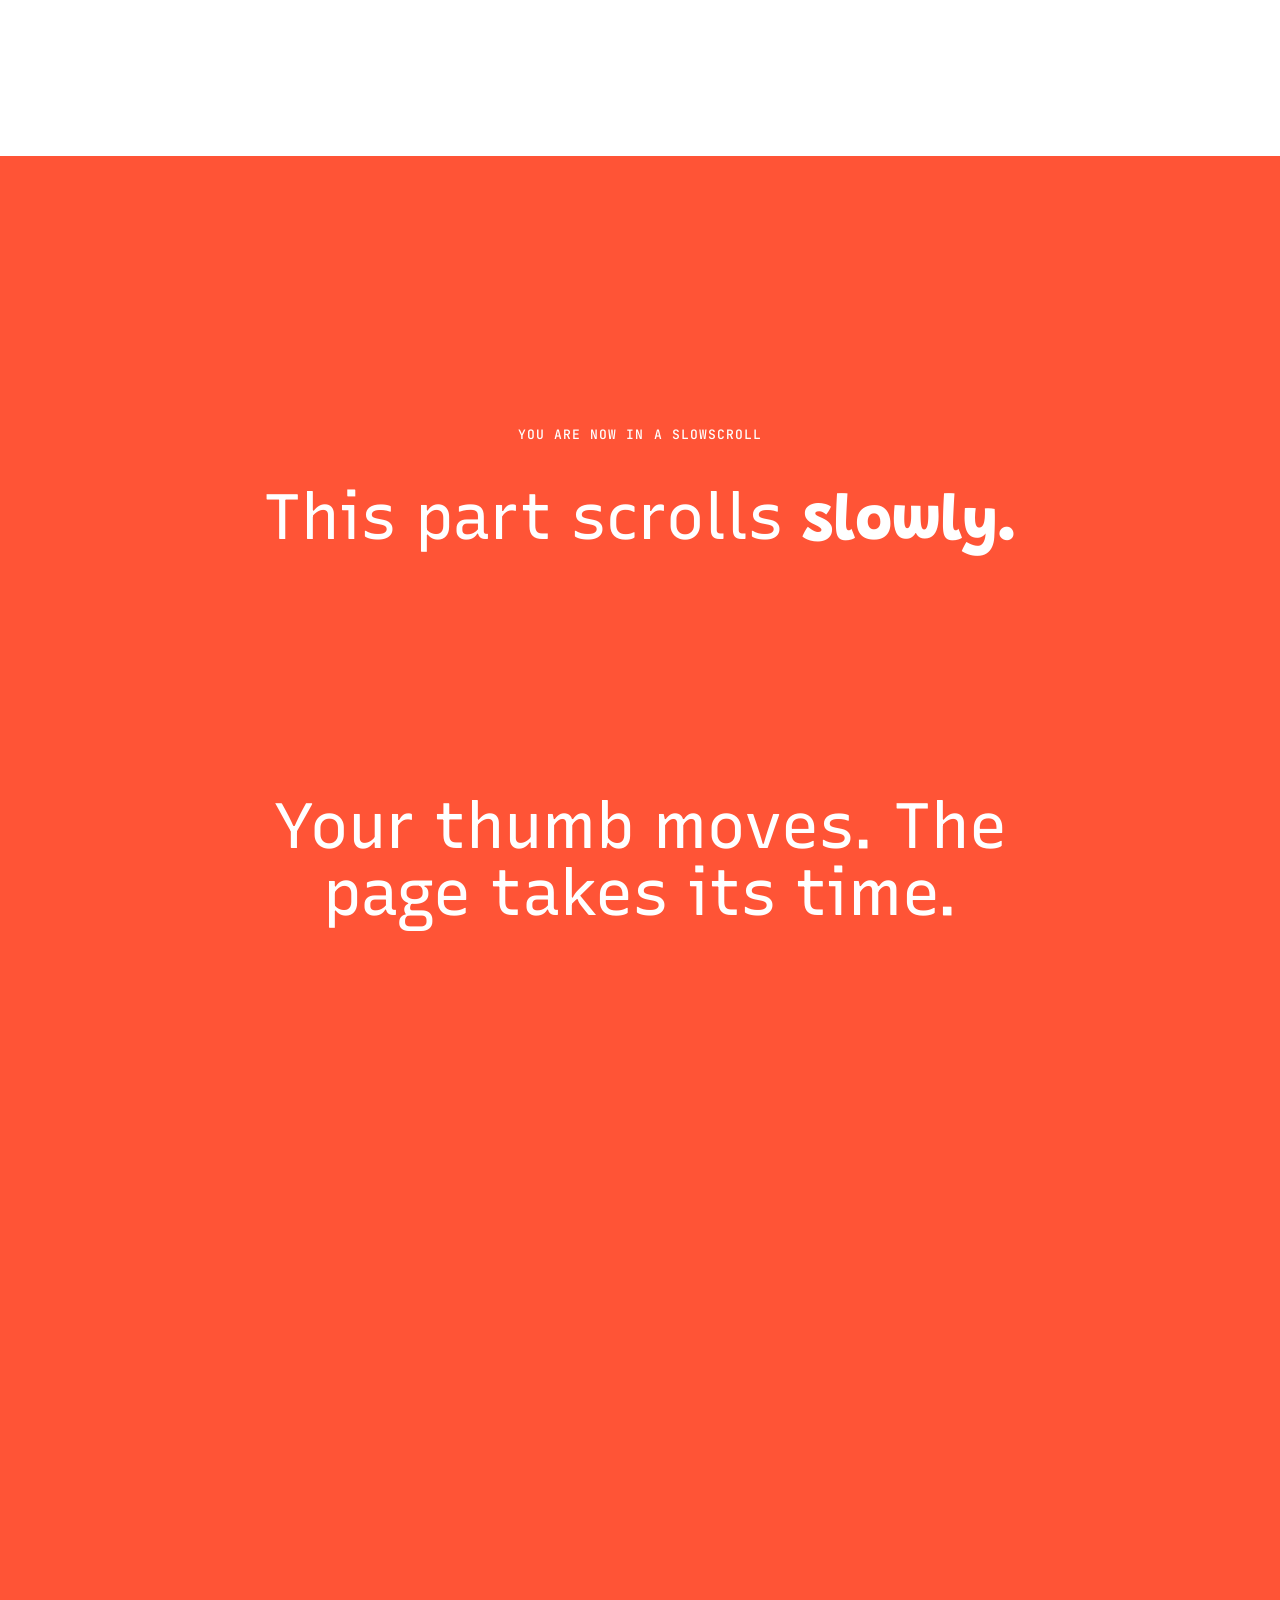
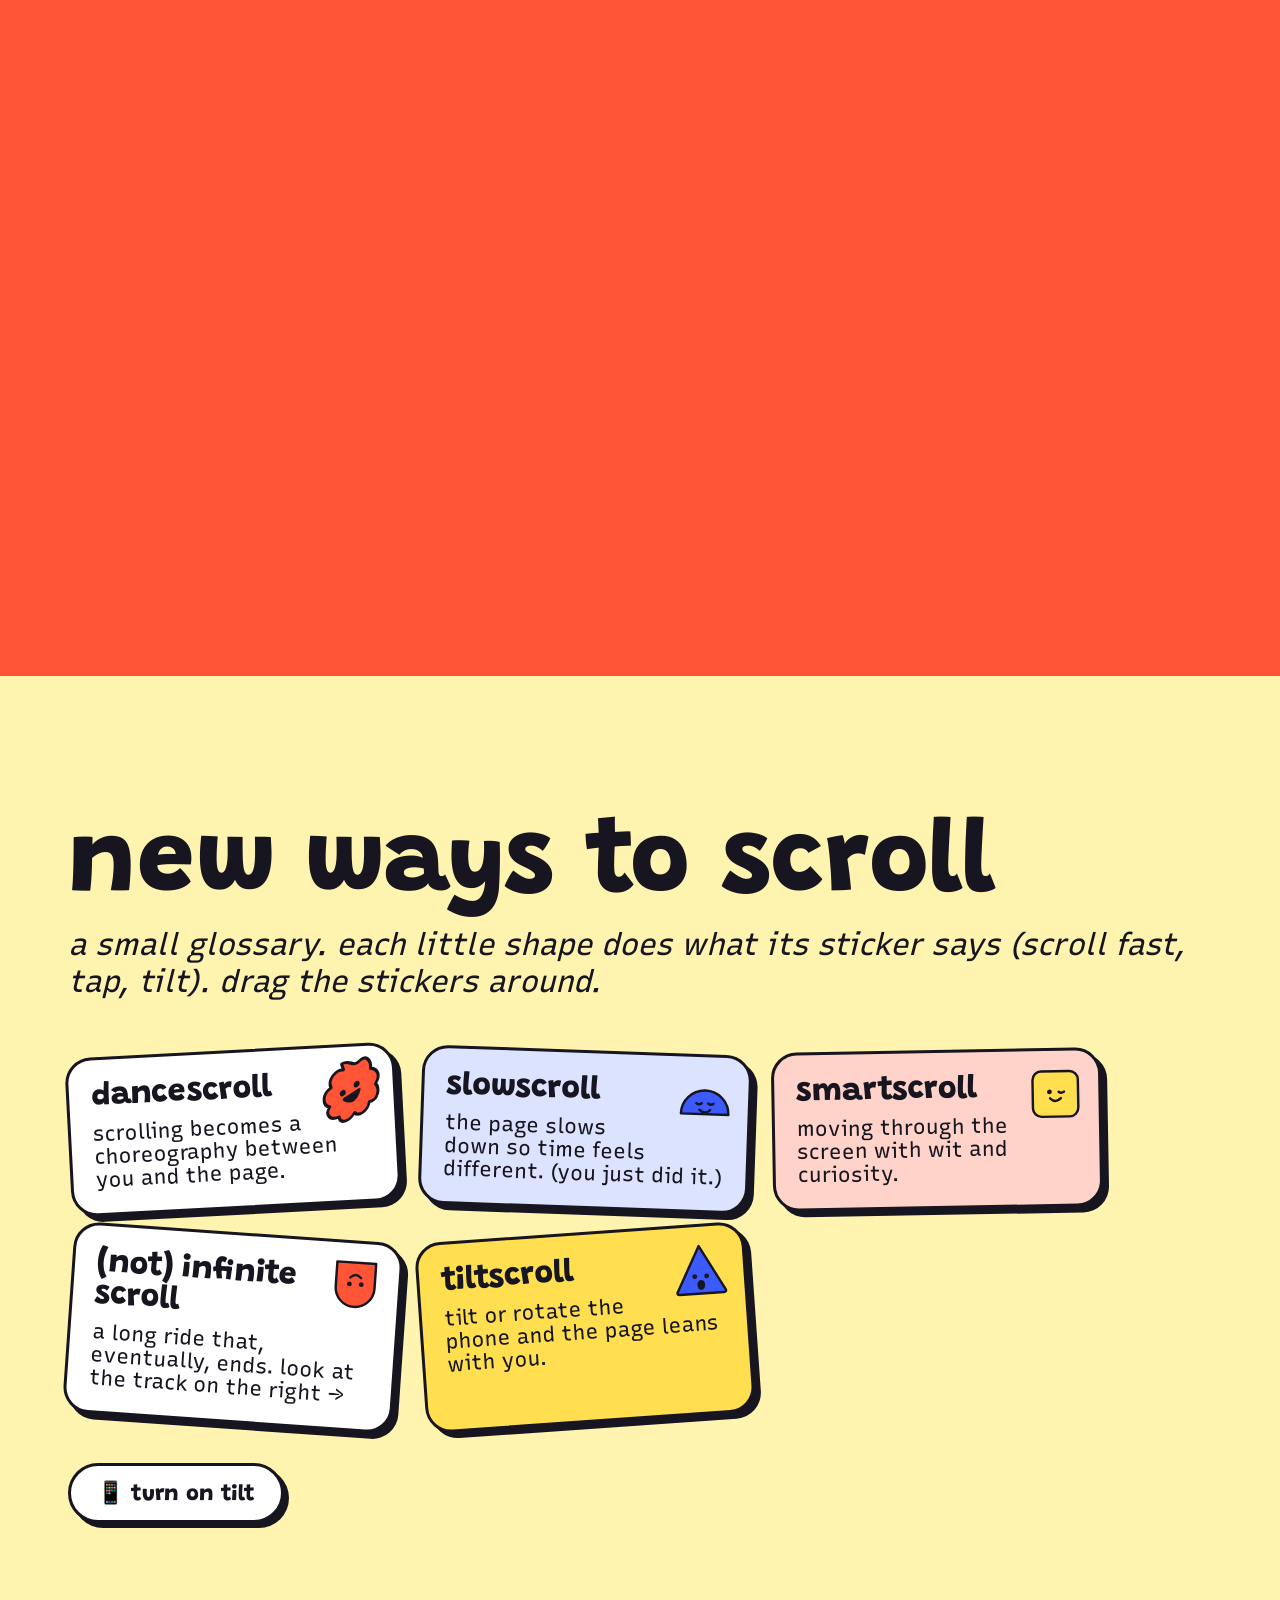
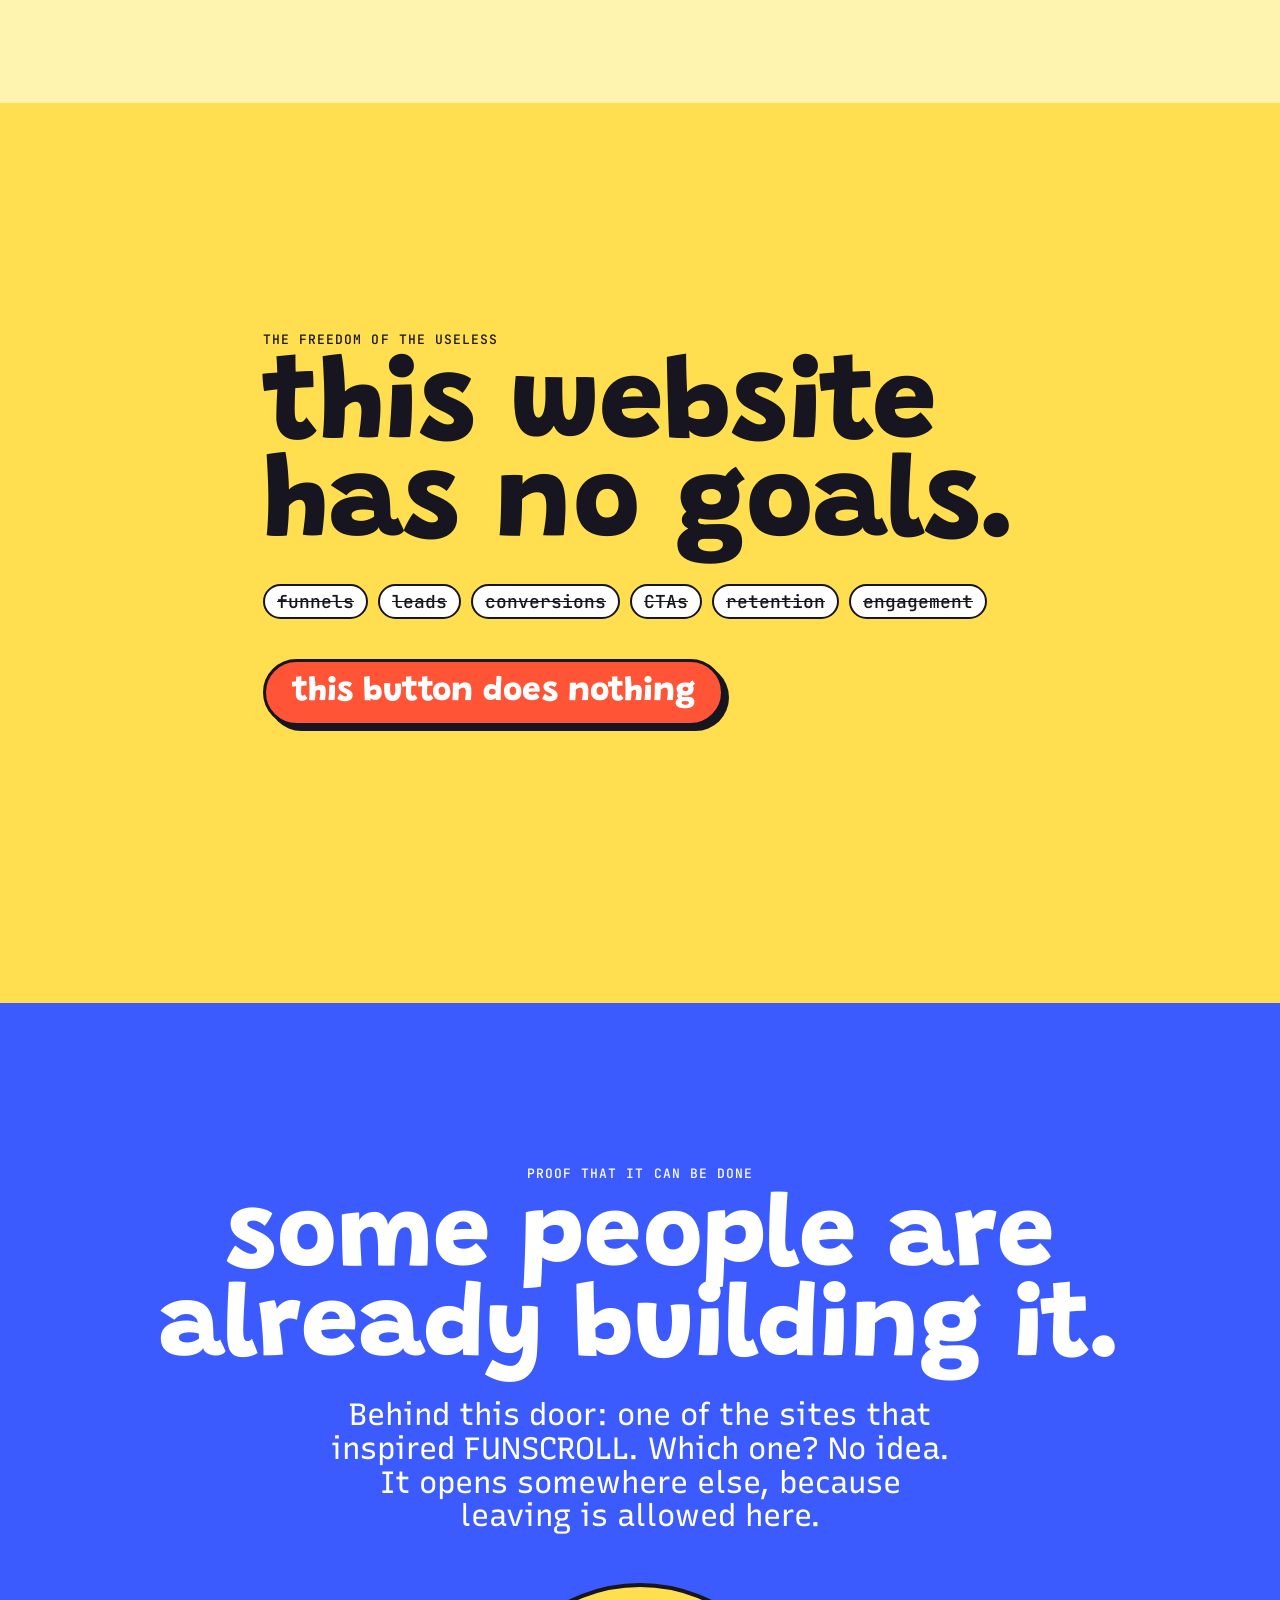
==== commit 8db46a68: "Grandstander as the display font; CC BY-NC-SA 4.0 license in the footer and the manifesto - Titles, " ====
--- a/index.html
+++ b/index.html
@@ -8,17 +8,17 @@
 <link rel="icon" href="assets/img/favicon.svg" type="image/svg+xml">
 <link rel="preconnect" href="https://fonts.googleapis.com">
 <link rel="preconnect" href="https://fonts.gstatic.com" crossorigin>
-<link href="https://fonts.googleapis.com/css2?family=Bricolage+Grotesque:opsz,wght@12..96,400;12..96,600;12..96,800&family=Recursive:slnt,wght,CASL@-15..0,300..1000,0..1&family=JetBrains+Mono:wght@500&display=swap" rel="stylesheet">
-<link rel="stylesheet" href="kit/funscroll.css?v=20261025">
-<link rel="stylesheet" href="assets/css/site.css?v=20261025">
-<script src="assets/js/analytics.js?v=20261025" defer></script>
+<link href="https://fonts.googleapis.com/css2?family=Grandstander:wght@400;600;800;900&family=Recursive:slnt,wght,CASL@-15..0,300..1000,0..1&family=JetBrains+Mono:wght@500&display=swap" rel="stylesheet">
+<link rel="stylesheet" href="kit/funscroll.css?v=20261117">
+<link rel="stylesheet" href="assets/css/site.css?v=20261117">
+<script src="assets/js/analytics.js?v=20261117" defer></script>
 <style>
 section { position: relative; overflow: clip; }
 .wrap { max-width: 1200px; margin: 0 auto; padding: 0 28px; position: relative; }
 
 /* 1 · hero */
 .hero { min-height: 100svh; background: var(--yellow); display: flex; align-items: center; }
-.hero h1 { font-weight: 800; font-size: clamp(72px, 14vw, 230px); line-height: .78; letter-spacing: .03em; position: relative; z-index: 2; }
+.hero h1 { font-weight: 800; font-size: clamp(72px, 14vw, 230px); line-height: .78; letter-spacing: -.015em; position: relative; z-index: 2; }
 .hero h1 .o { color: var(--red); }
 .hero .lede { font: 400 clamp(26px, 3.2vw, 44px)/1.02 var(--voice); max-width: 560px; margin-top: 34px; position: relative; z-index: 2; }
 .hero .lede em { color: var(--blue); }
@@ -31,7 +31,7 @@
 .doom { background: var(--ink); color: var(--white); }
 .doom .panel { width: 100vw; height: 100%; flex-shrink: 0; display: flex; flex-direction: column; justify-content: center; padding: 0 9vw; position: relative; }
 .doom .panel.half { width: 70vw; }
-.doom h2 { font-weight: 800; font-size: clamp(44px, 10vw, 160px); line-height: .85; letter-spacing: -.05em; }
+.doom h2 { font-weight: 800; font-size: clamp(44px, 10vw, 160px); line-height: .85; letter-spacing: 0; }
 .doom h2 .grey { color: #5B5868; }
 .doom p { font: 400 clamp(24px, 2.6vw, 38px)/1.1 var(--voice); max-width: 640px; margin-top: 22px; color: #CFCBDB; }
 .feed { position: absolute; right: 6vw; top: 12vh; bottom: 12vh; width: 26vw; display: grid; gap: 14px; overflow: hidden; opacity: .65; }
@@ -43,16 +43,16 @@
 
 /* 3 · fun */
 .fun { background: var(--blue); color: var(--white); padding: 22vh 0 26vh; }
-.fun h2 { font-weight: 800; font-size: clamp(60px, 12vw, 190px); line-height: .85; letter-spacing: -.06em; }
+.fun h2 { font-weight: 800; font-size: clamp(60px, 12vw, 190px); line-height: .85; letter-spacing: 0; }
 .fun h2 .y { color: var(--yellow); }
 .fun p { font: 400 clamp(26px, 3vw, 44px)/1.05 var(--voice); max-width: 720px; margin-top: 40px; }
-.fun p b { font-family: var(--display); font-weight: 800; letter-spacing: -.03em; }
+.fun p b { font-family: var(--display); font-weight: 800; letter-spacing: 0; }
 .fun .shp { --size: clamp(70px, 9vw, 140px); }
 
 /* 4 · concepts */
 .concepts { background: var(--white); padding: 18vh 0; }
 .concepts .tag { margin-bottom: 30px; display: block; }
-.word { display: block; font-weight: 800; font-size: clamp(64px, 13vw, 200px); line-height: .9; letter-spacing: -.06em; margin: 1.5vh 0; user-select: none; }
+.word { display: block; font-weight: 800; font-size: clamp(64px, 13vw, 200px); line-height: .9; letter-spacing: 0; margin: 1.5vh 0; user-select: none; }
 .word.r { color: var(--red); } .word.b { color: var(--blue); } .word.y { color: var(--yellow); -webkit-text-stroke: 3px var(--ink); }
 .word.right { text-align: right; }
 .word small { font: italic 400 clamp(18px, 2vw, 26px) var(--voice); letter-spacing: 0; color: var(--ink); -webkit-text-stroke: 0; display: inline-block; vertical-align: middle; margin-left: 16px; max-width: 220px; line-height: 1.05; }
@@ -69,22 +69,22 @@
 .slow [data-fs-track] { max-width: 900px; padding: 0 28px; text-align: center; }
 .slow .tag { display: block; margin-bottom: 40px; }
 .slow .line { font: 400 clamp(34px, 5vw, 72px)/1.05 var(--voice); margin-bottom: 26vh; }
-.slow .line b { font-family: var(--display); font-weight: 800; letter-spacing: -.04em; }
+.slow .line b { font-family: var(--display); font-weight: 800; letter-spacing: 0; }
 
 /* 6 · glossary */
 .glossary { background: var(--butter); padding: 16vh 0 20vh; min-height: 100svh; }
-.glossary h2 { font-weight: 800; font-size: clamp(48px, 8vw, 120px); letter-spacing: -.05em; line-height: .9; }
+.glossary h2 { font-weight: 800; font-size: clamp(48px, 8vw, 120px); letter-spacing: 0; line-height: .9; }
 .glossary .sub { font: italic 400 clamp(22px, 2.4vw, 32px) var(--voice); margin: 14px 0 50px; }
 .stickers { position: relative; display: flex; flex-wrap: wrap; gap: 22px; }
 .sticker { width: min(330px, 100%); padding: 22px; border: 3px solid var(--ink); border-radius: 26px; box-shadow: 6px 6px 0 var(--ink); }
-.sticker h3 { font-weight: 800; font-size: 32px; letter-spacing: -.04em; line-height: 1; }
+.sticker h3 { font-weight: 800; font-size: 32px; letter-spacing: 0; line-height: 1; }
 .sticker p { font: 400 21px/1.1 var(--voice); margin-top: 8px; }
 .sticker .shp { --size: 54px; float: right; margin: -6px -6px 6px 10px; }
 #tiltBtn { margin-top: 40px; }
 
 /* 7 · useless */
 .useless { background: var(--yellow); min-height: 100svh; display: flex; align-items: center; padding: 14vh 0; }
-.useless h2 { font-weight: 800; font-size: clamp(54px, 9vw, 140px); line-height: .85; letter-spacing: -.05em; }
+.useless h2 { font-weight: 800; font-size: clamp(54px, 9vw, 140px); line-height: .85; letter-spacing: 0; }
 .useless .no { font: 500 clamp(14px, 1.4vw, 18px) var(--mono); margin: 26px 0 40px; display: flex; flex-wrap: wrap; gap: 10px; }
 .useless .no s { background: var(--white); border: 2px solid var(--ink); border-radius: 20px; padding: 4px 12px; }
 #nothing { font-size: clamp(22px, 2.6vw, 34px); background: var(--red); color: var(--white); }
@@ -93,20 +93,20 @@
 
 /* 8 · doors */
 .doors { background: var(--blue); color: var(--white); padding: 18vh 0; text-align: center; }
-.doors h2 { font-weight: 800; font-size: clamp(48px, 8vw, 130px); line-height: .88; letter-spacing: -.05em; }
+.doors h2 { font-weight: 800; font-size: clamp(48px, 8vw, 130px); line-height: .88; letter-spacing: 0; }
 .doors p { font: 400 clamp(22px, 2.4vw, 32px)/1.1 var(--voice); max-width: 640px; margin: 22px auto 50px; }
 .door-btn { width: clamp(220px, 26vw, 320px); aspect-ratio: .7; margin: 0 auto; display: flex; flex-direction: column; align-items: center; justify-content: flex-end; padding: 0 20px 34px; background: var(--yellow); color: var(--ink); border: 4px solid var(--ink); border-radius: 200px 200px 14px 14px; box-shadow: 10px 10px 0 var(--ink); text-decoration: none; position: relative; transition: rotate .4s cubic-bezier(.2,2,.4,1); }
 .door-btn:hover { rotate: -4deg; }
 .door-btn .knob { position: absolute; right: 18%; top: 55%; width: 18px; height: 18px; border-radius: 50%; background: var(--ink); }
 .door-btn .shp { --size: 60%; position: absolute; top: 14%; }
-.door-btn b { font-weight: 800; font-size: clamp(22px, 2.3vw, 30px); letter-spacing: -.03em; line-height: 1; }
+.door-btn b { font-weight: 800; font-size: clamp(22px, 2.3vw, 30px); letter-spacing: 0; line-height: 1; }
 .door-btn small { font: 500 12px var(--mono); margin-top: 8px; }
 .doors .more { display: flex; gap: 18px; justify-content: center; flex-wrap: wrap; margin-top: 60px; }
 .doors .more .btn { color: var(--ink); }
 
 /* 9 · the end */
 .end { background: var(--ink); color: var(--white); min-height: 100svh; display: flex; align-items: center; text-align: center; padding: 14vh 0 22vh; }
-.end h2 { font-weight: 800; font-size: clamp(90px, 18vw, 280px); letter-spacing: -.04em; line-height: .8; color: var(--yellow); }
+.end h2 { font-weight: 800; font-size: clamp(90px, 18vw, 280px); letter-spacing: 0; line-height: .8; color: var(--yellow); }
 .end p { font: 400 clamp(24px, 2.8vw, 40px)/1.08 var(--voice); max-width: 700px; margin: 30px auto 0; }
 .end .wave { width: 130px; margin: 40px auto 0; }
 .end .wave svg { animation: wave 1.2s ease-in-out infinite alternate; transform-origin: 50% 90%; }
@@ -274,9 +274,9 @@
   </div>
 </section>
 
-<script src="assets/js/funscrollers.js?v=20261025"></script>
-<script src="assets/js/site.js?v=20261025"></script>
-<script src="kit/funscroll.js?v=20261025"></script>
+<script src="assets/js/funscrollers.js?v=20261117"></script>
+<script src="assets/js/site.js?v=20261117"></script>
+<script src="kit/funscroll.js?v=20261117"></script>
 <script>
 document.getElementById('bigScrollcito').innerHTML = FUN.SCROLLCITO;
 document.getElementById('byeScrollcito').innerHTML = FUN.SCROLLCITO;
--- a/assets/css/site.css
+++ b/assets/css/site.css
@@ -8,7 +8,7 @@
   --sky: #DCE3FF;
   --butter: #FFF3B0;
   --blush: #FFD3C9;
-  --display: 'Bricolage Grotesque', system-ui, sans-serif;
+  --display: 'Grandstander', system-ui, sans-serif;
   --voice: 'Recursive', system-ui, sans-serif;
   --mono: 'JetBrains Mono', ui-monospace, monospace;
   --cursor: url("data:image/svg+xml,%3Csvg xmlns='http://www.w3.org/2000/svg' width='34' height='38' viewBox='0 0 34 38'%3E%3Cpath d='M3 3 L3 31 L11 24 L17 36 L23 33 L17 21 L28 21 Z' fill='%23FFDF4F' stroke='%2317151F' stroke-width='3' stroke-linejoin='round'/%3E%3C/svg%3E") 3 3, auto;
@@ -49,7 +49,7 @@
   opacity: 0; translate: 0 -10px; pointer-events: none; transition: opacity .2s, translate .3s cubic-bezier(.2,1.6,.4,1); }
 .helm.open + .helm-list { opacity: 1; translate: 0 0; pointer-events: auto; }
 .helm-list a { display: flex; align-items: center; gap: 10px; padding: 7px 16px 7px 8px; background: var(--white); color: var(--ink); text-decoration: none;
-  border: 2.5px solid var(--ink); border-radius: 30px; box-shadow: 3px 3px 0 var(--ink); font: 800 18px/1 var(--display); letter-spacing: -.02em; }
+  border: 2.5px solid var(--ink); border-radius: 30px; box-shadow: 3px 3px 0 var(--ink); font: 800 18px/1 var(--display); letter-spacing: 0; }
 .helm-list a:hover { background: var(--yellow); }
 .helm-list .label { position: static; opacity: 1; translate: none; background: none; color: inherit; padding: 0; font: inherit; }
 .helm .wheel { position: absolute; inset: 0; transform: rotate(var(--r)); }
@@ -57,7 +57,7 @@
 .helm .hub {
   position: absolute; left: 50%; top: 50%; width: 58px; height: 58px; translate: -50% -50%;
   border: 3px solid var(--ink); border-radius: 50%; background: var(--white); padding: 0;
-  display: grid; place-items: center; font: 800 14px/1 var(--display); letter-spacing: -.02em; color: var(--ink);
+  display: grid; place-items: center; font: 800 14px/1 var(--display); letter-spacing: 0; color: var(--ink);
   transform: rotate(calc(-1 * var(--r))); cursor: pointer;
 }
 .helm .hub:hover, .helm.open .hub { background: var(--yellow); }
@@ -102,7 +102,7 @@
   border: 2.5px solid var(--ink); box-shadow: 4px 4px 0 var(--ink); background: var(--white); text-decoration: none;
 }
 .btn {
-  display: inline-flex; align-items: center; gap: 10px; font-weight: 800; font-size: 22px; letter-spacing: -.02em;
+  display: inline-flex; align-items: center; gap: 10px; font-weight: 800; font-size: 22px; letter-spacing: 0;
   padding: 14px 26px; border-radius: 60px; border: 3px solid var(--ink); box-shadow: 5px 5px 0 var(--ink);
   background: var(--white); text-decoration: none; transition: translate .15s, box-shadow .15s;
 }
@@ -119,7 +119,7 @@
 }
 .topbar {
   position: fixed; right: 18px; top: 14px; z-index: 46; display: flex; align-items: center; gap: 10px;
-  text-decoration: none; font-weight: 800; font-size: 22px; letter-spacing: -.04em;
+  text-decoration: none; font-weight: 800; font-size: 22px; letter-spacing: 0;
 }
 .topbar img { width: 52px; height: 52px; transition: rotate .4s cubic-bezier(.2,2,.4,1); }
 .topbar:hover img { rotate: -18deg; }
@@ -158,8 +158,11 @@
 .site-foot .in { max-width: 900px; margin: 0 auto; display: flex; flex-direction: column; align-items: flex-start; gap: 16px; }
 .site-foot p { font: 400 clamp(20px, 2.2vw, 28px)/1.3 var(--voice); }
 .site-foot p b { font-family: var(--display); font-weight: 800; color: var(--yellow); }
-.site-foot .mail { font: 800 clamp(20px, 3vw, 36px)/1 var(--display); letter-spacing: -.03em; color: var(--ink); background: var(--yellow); padding: 12px 20px; border-radius: 40px; border: 3px solid var(--white); text-decoration: none; word-break: break-all; user-select: all; }
+.site-foot .mail { font: 800 clamp(20px, 3vw, 36px)/1 var(--display); letter-spacing: 0; color: var(--ink); background: var(--yellow); padding: 12px 20px; border-radius: 40px; border: 3px solid var(--white); text-decoration: none; word-break: break-all; user-select: all; }
 .site-foot .mail:hover { background: var(--white); }
 .site-foot small { font: 500 12px var(--mono); opacity: .75; }
 .site-foot small a { color: var(--yellow); }
+.site-foot small { line-height: 1.8; }
+.cc-icons { display: inline-flex; gap: 3px; vertical-align: -4px; margin-left: 4px; }
+.cc-icons img { width: 18px; height: 18px; background: #fff; border-radius: 50%; }
 @media (max-width: 700px) { .site-foot { padding-right: max(20px, env(safe-area-inset-right, 0px)); } }
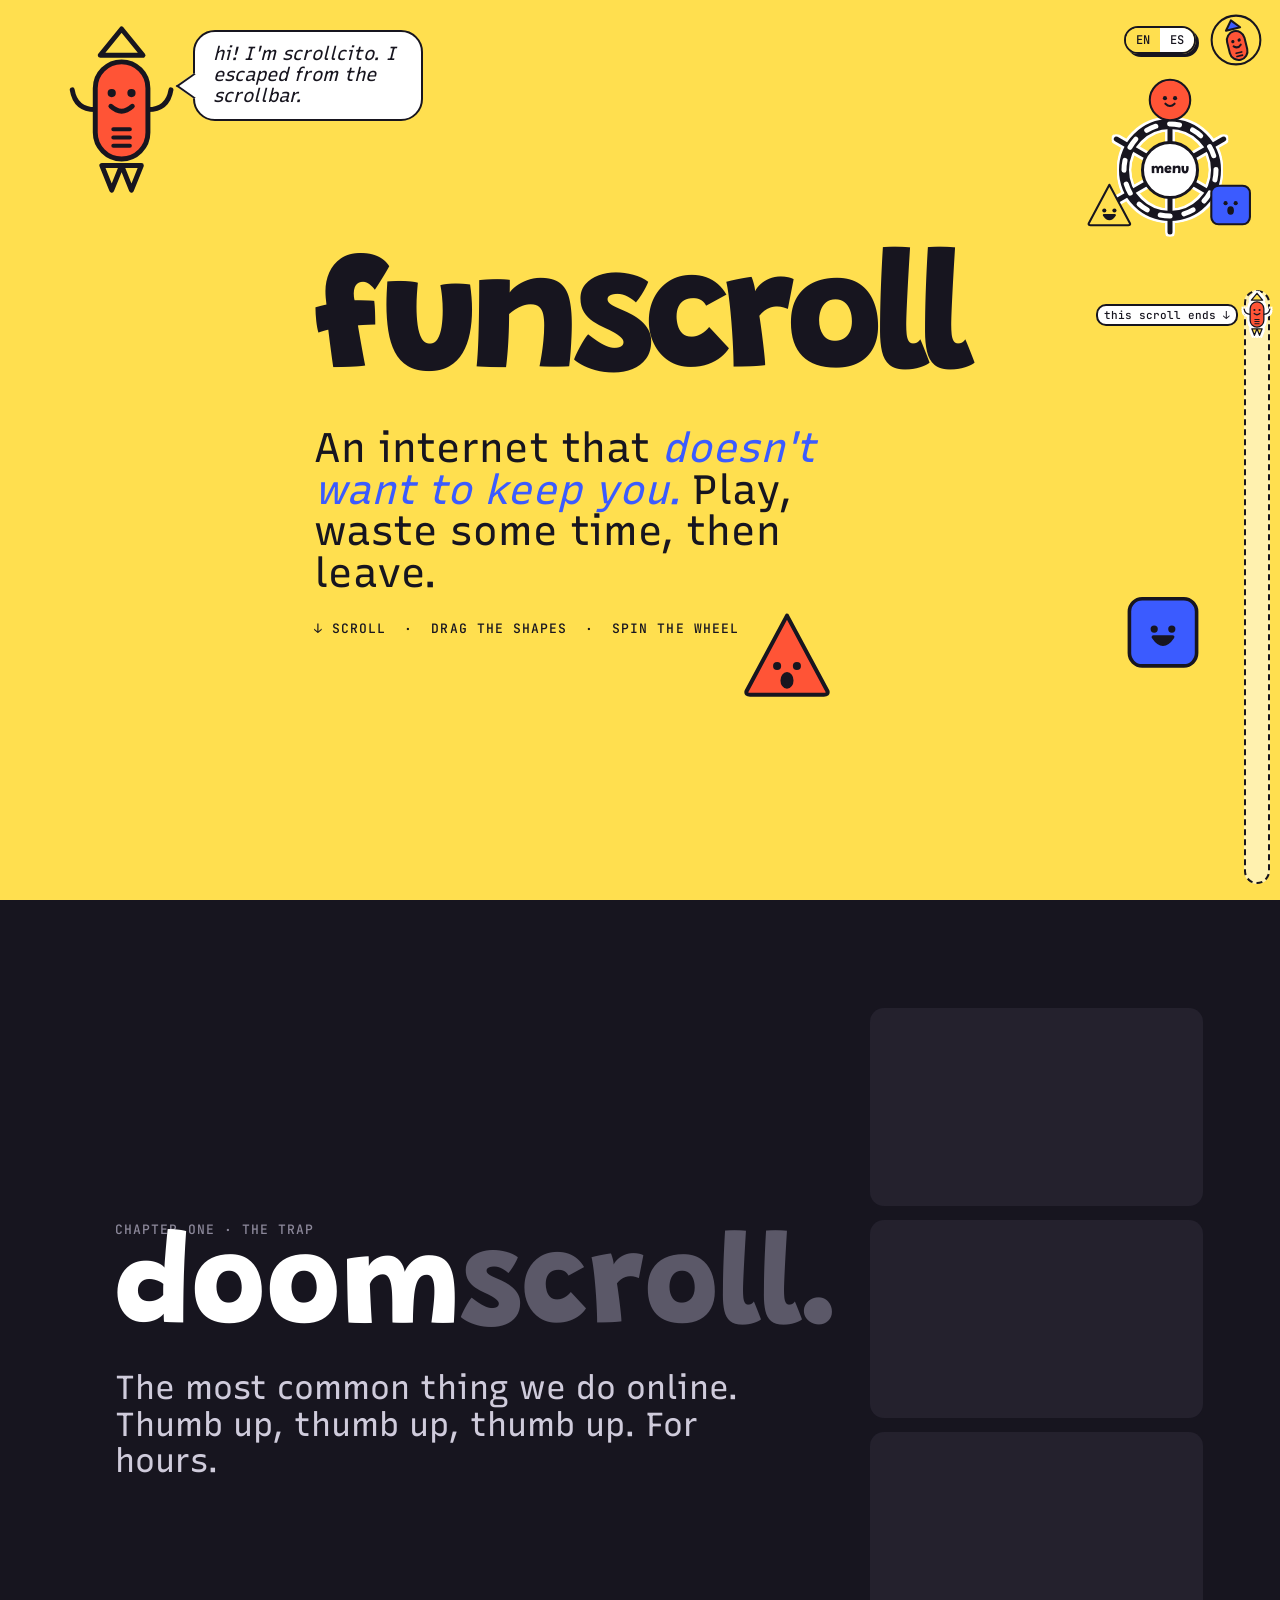
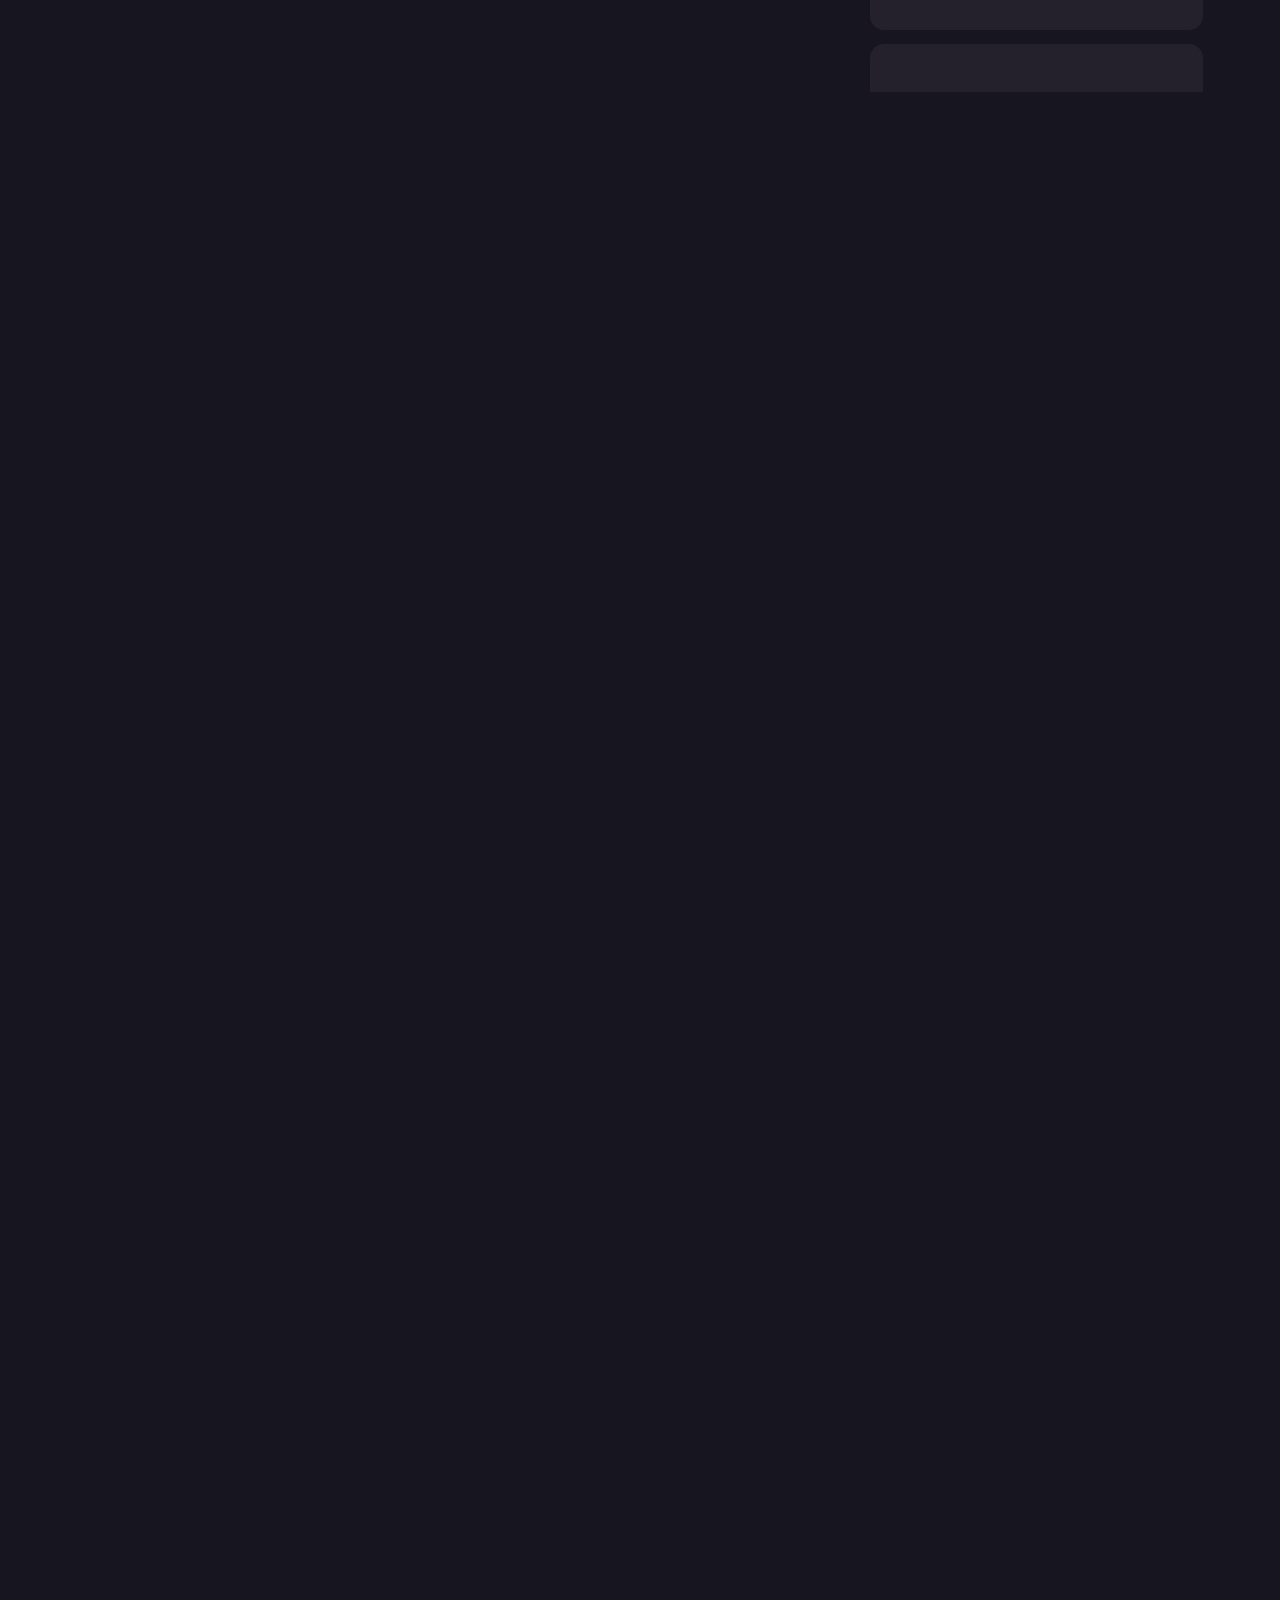
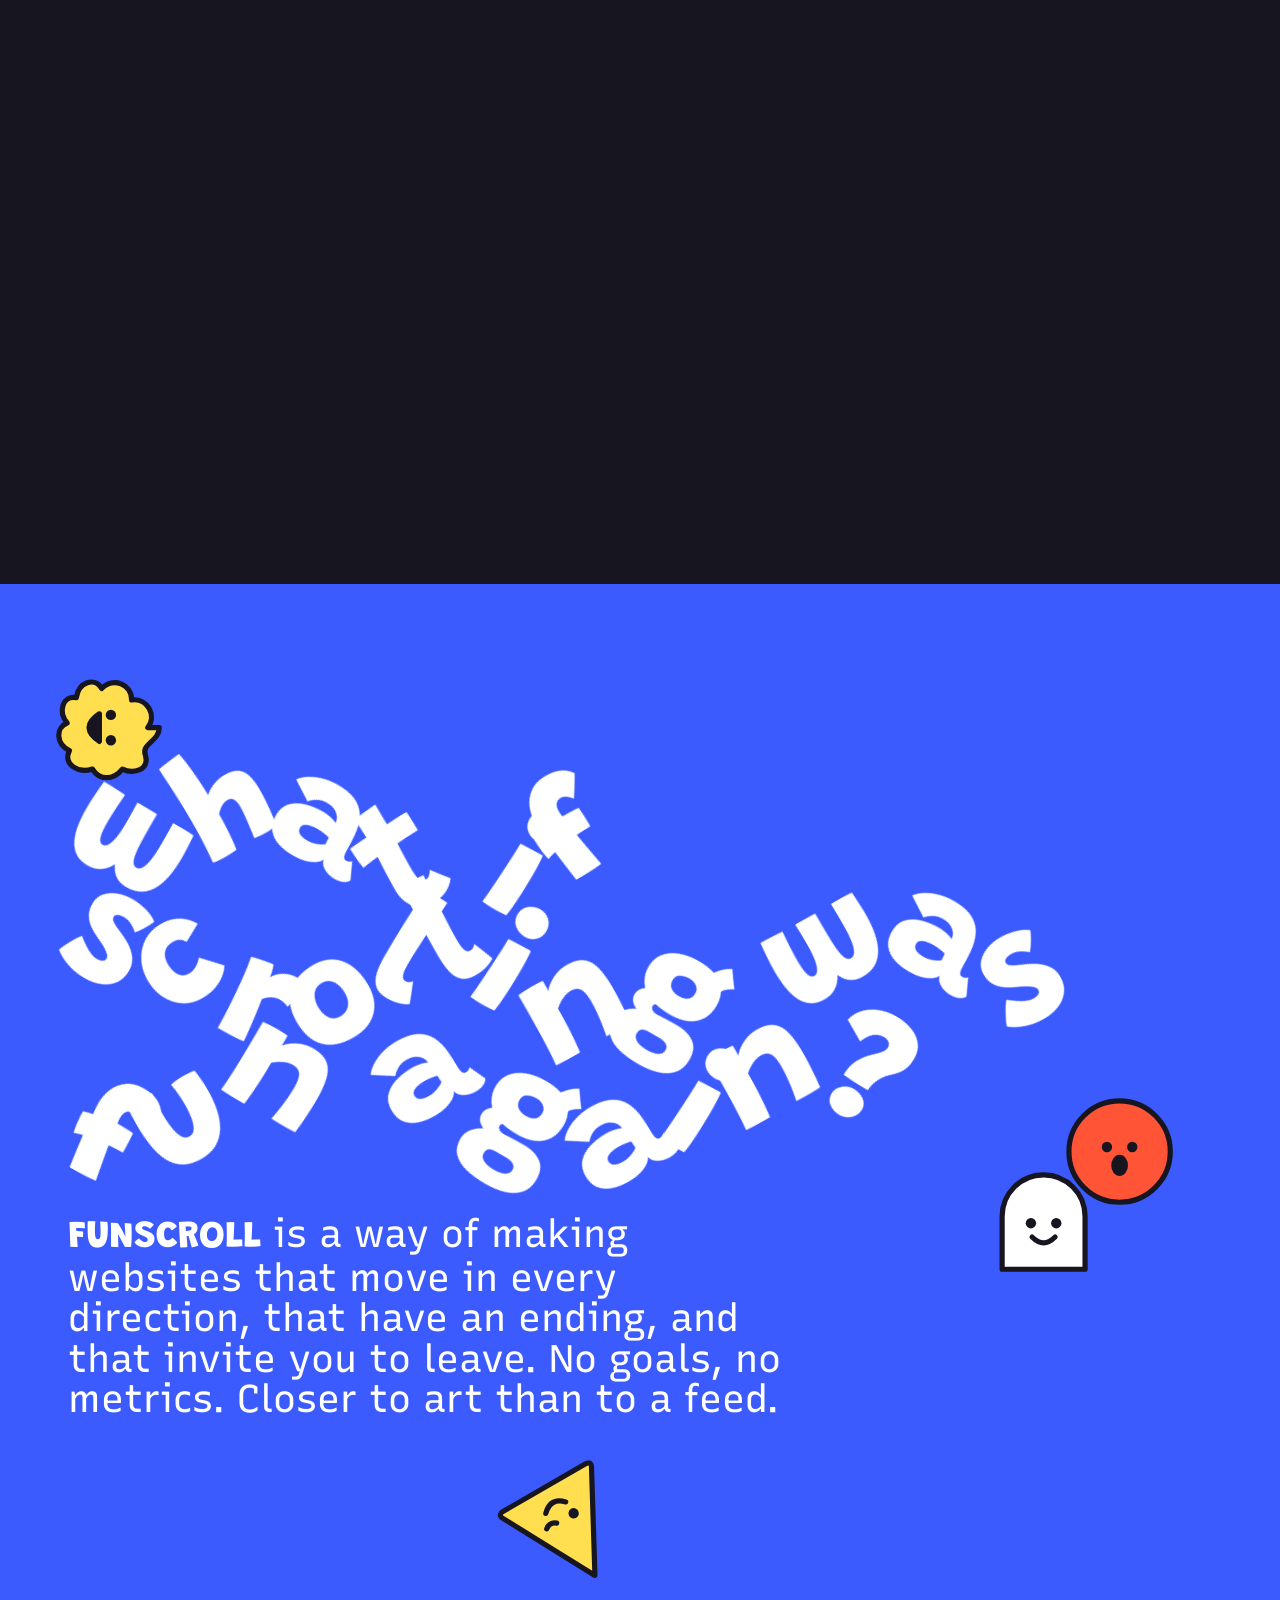
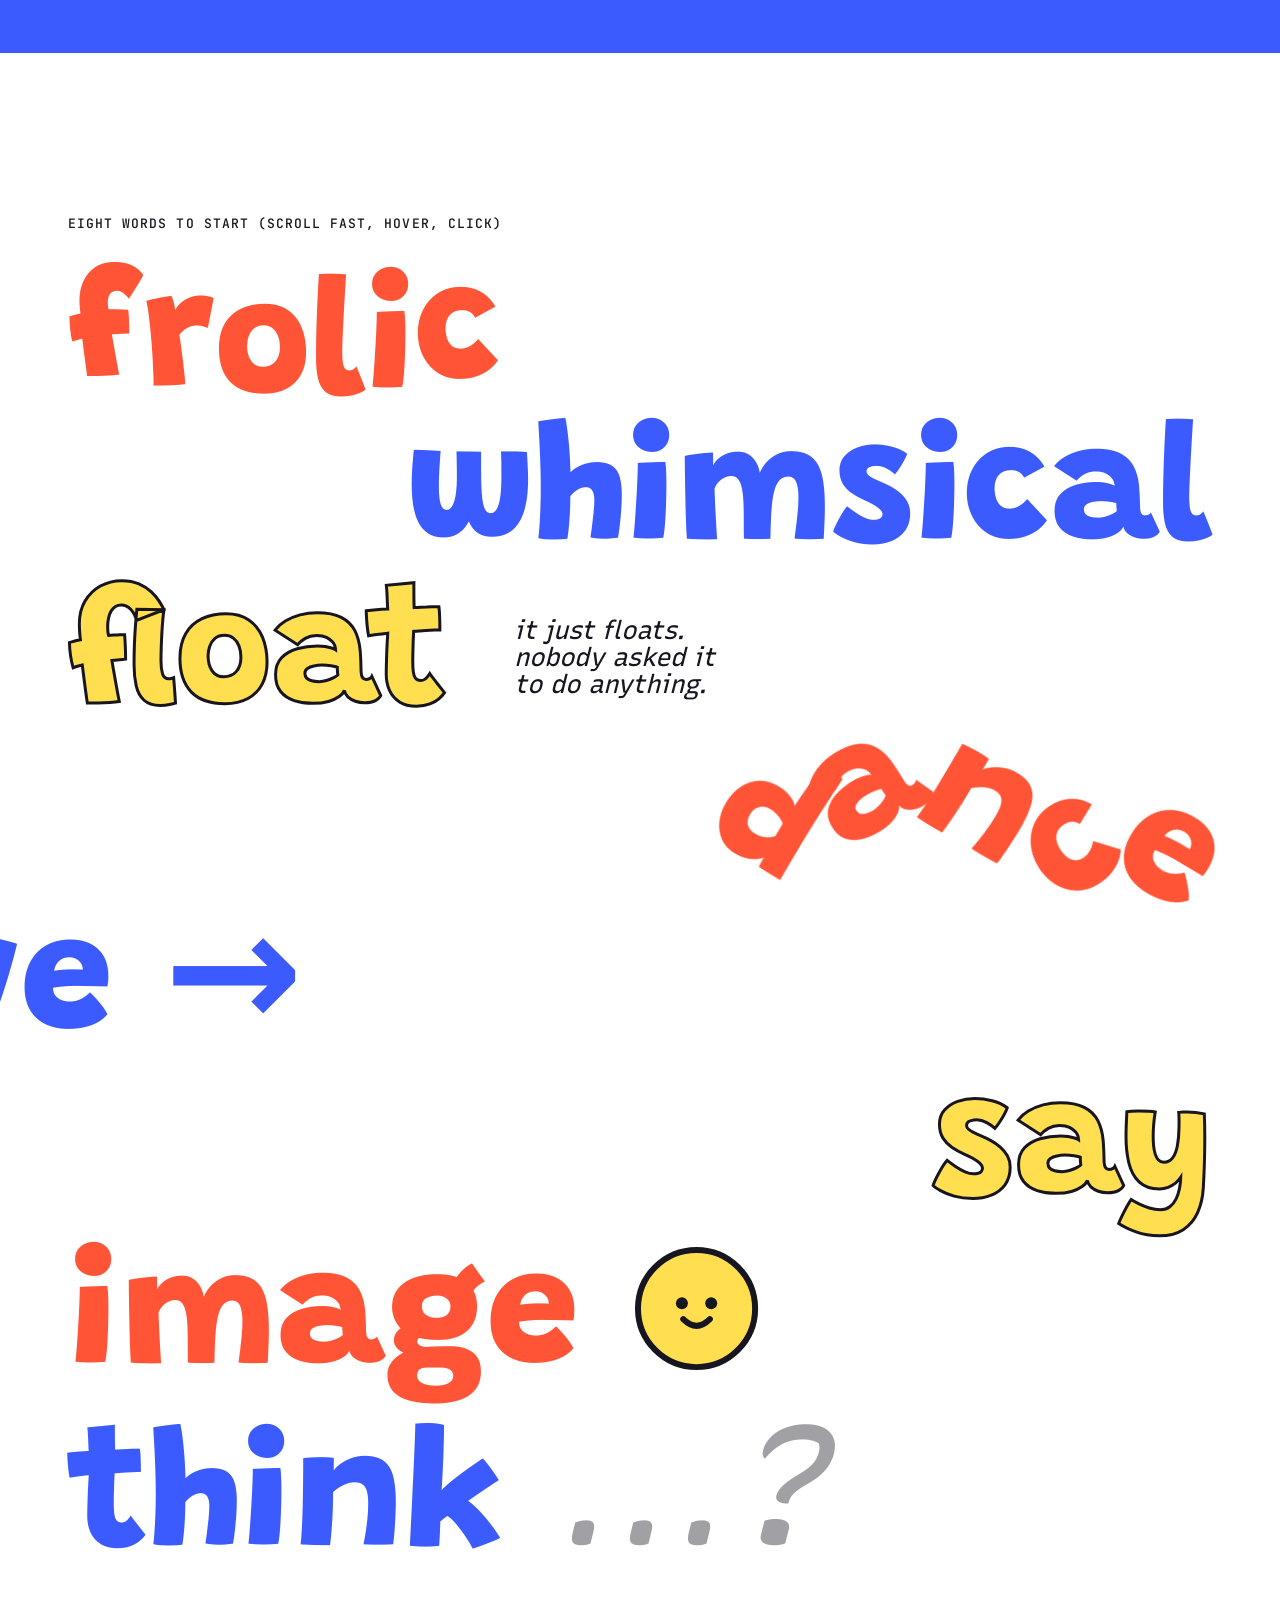
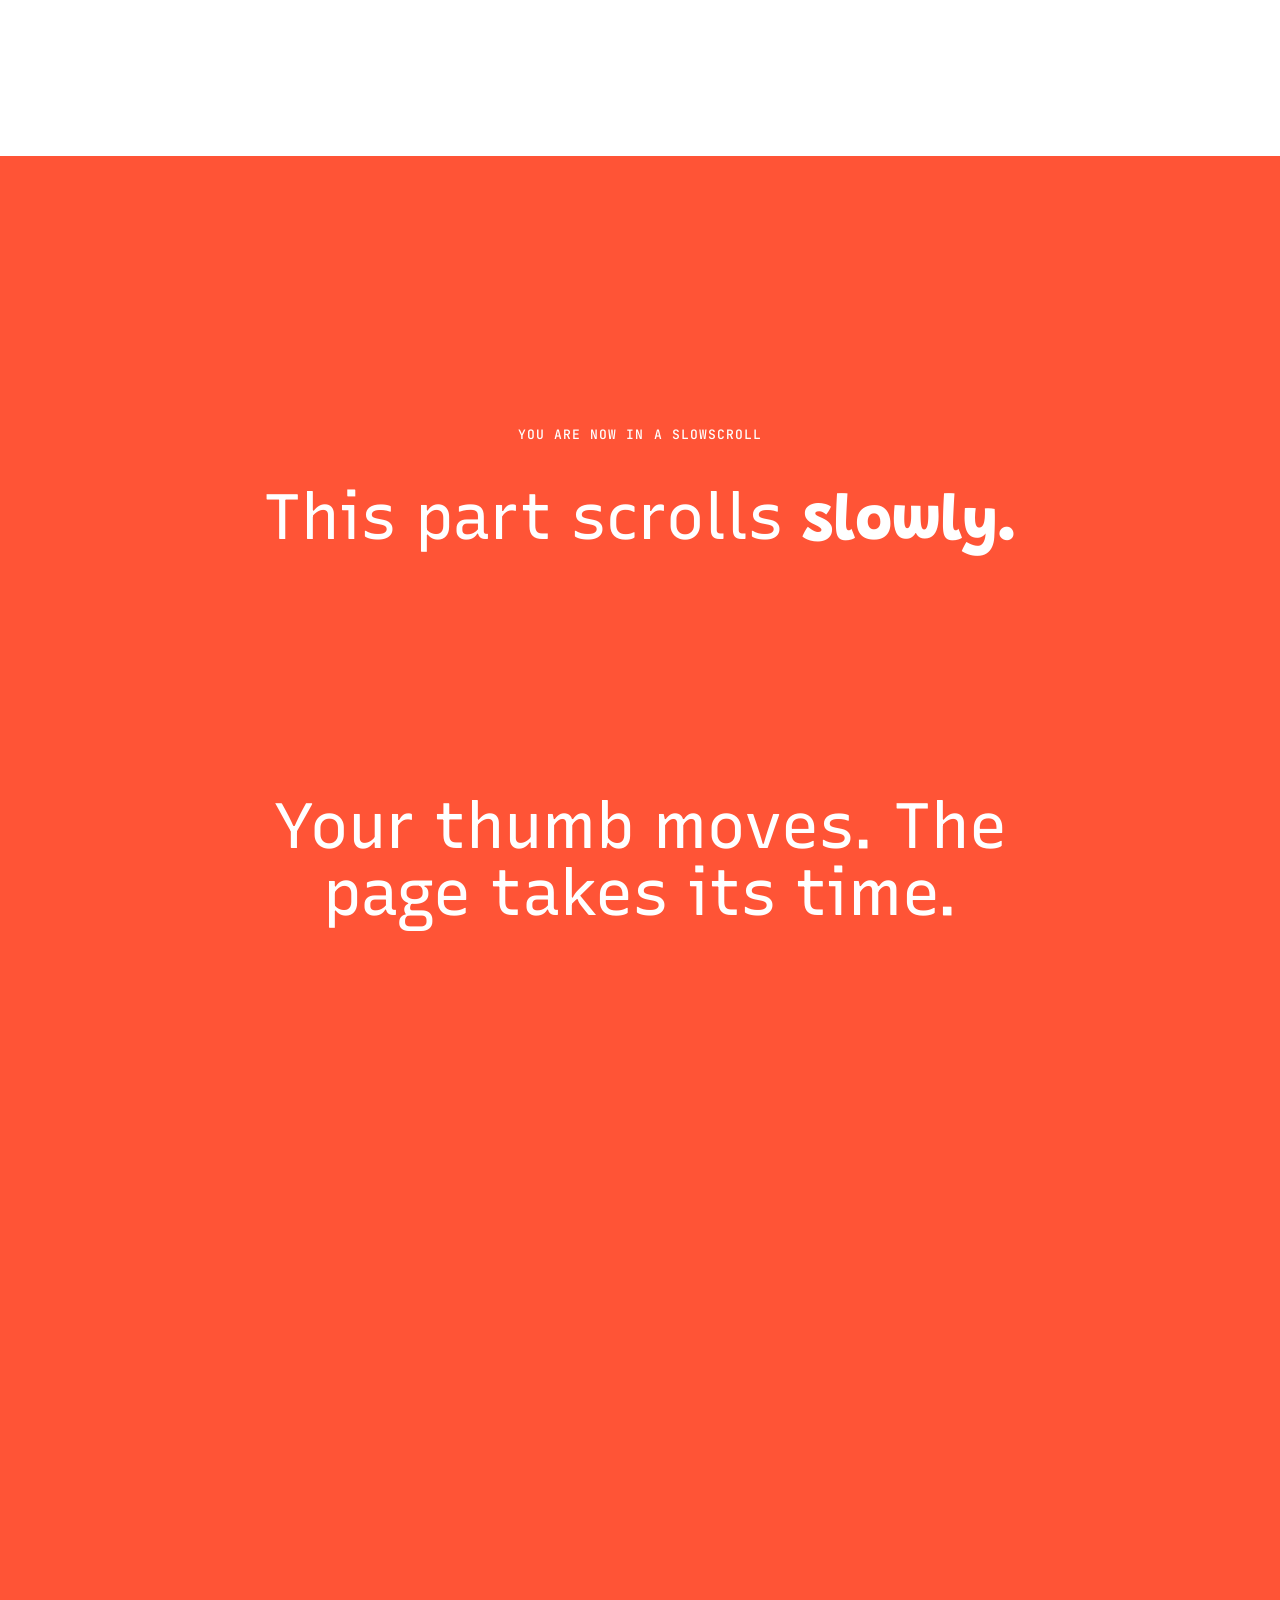
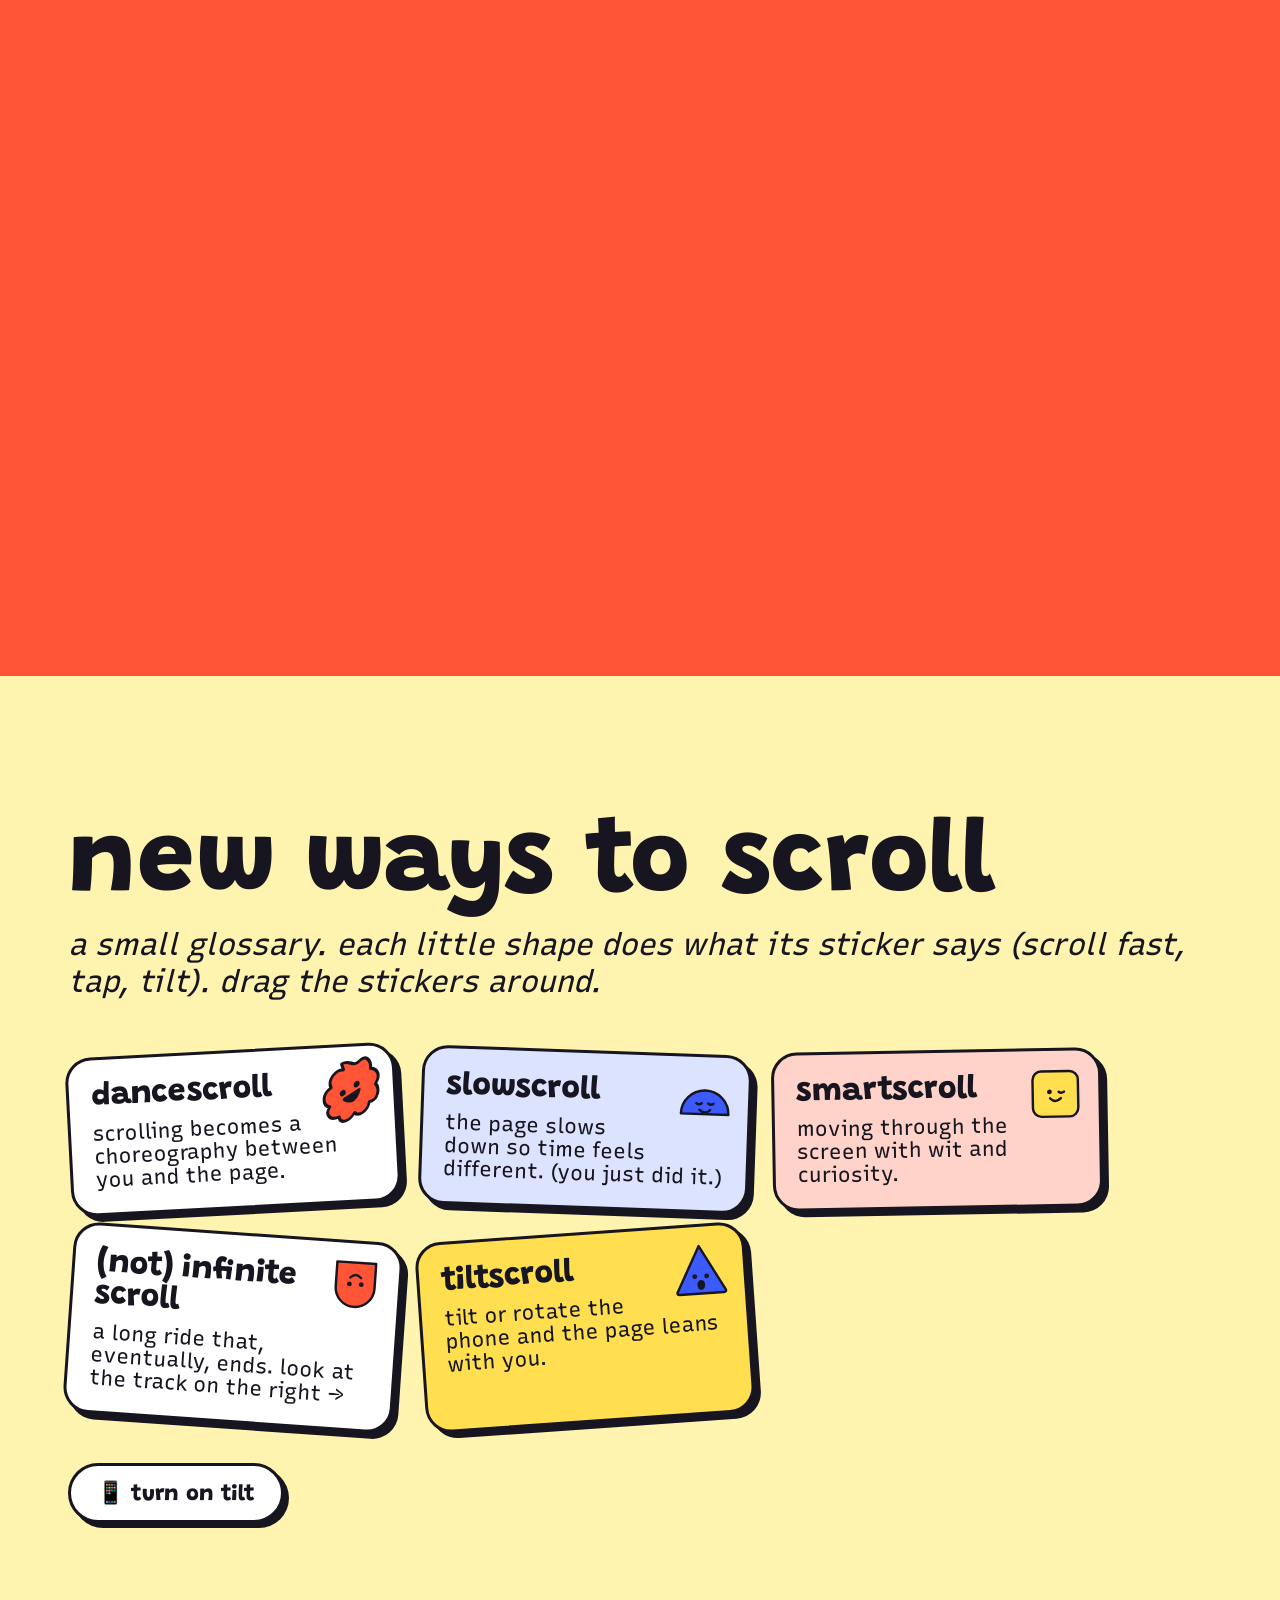
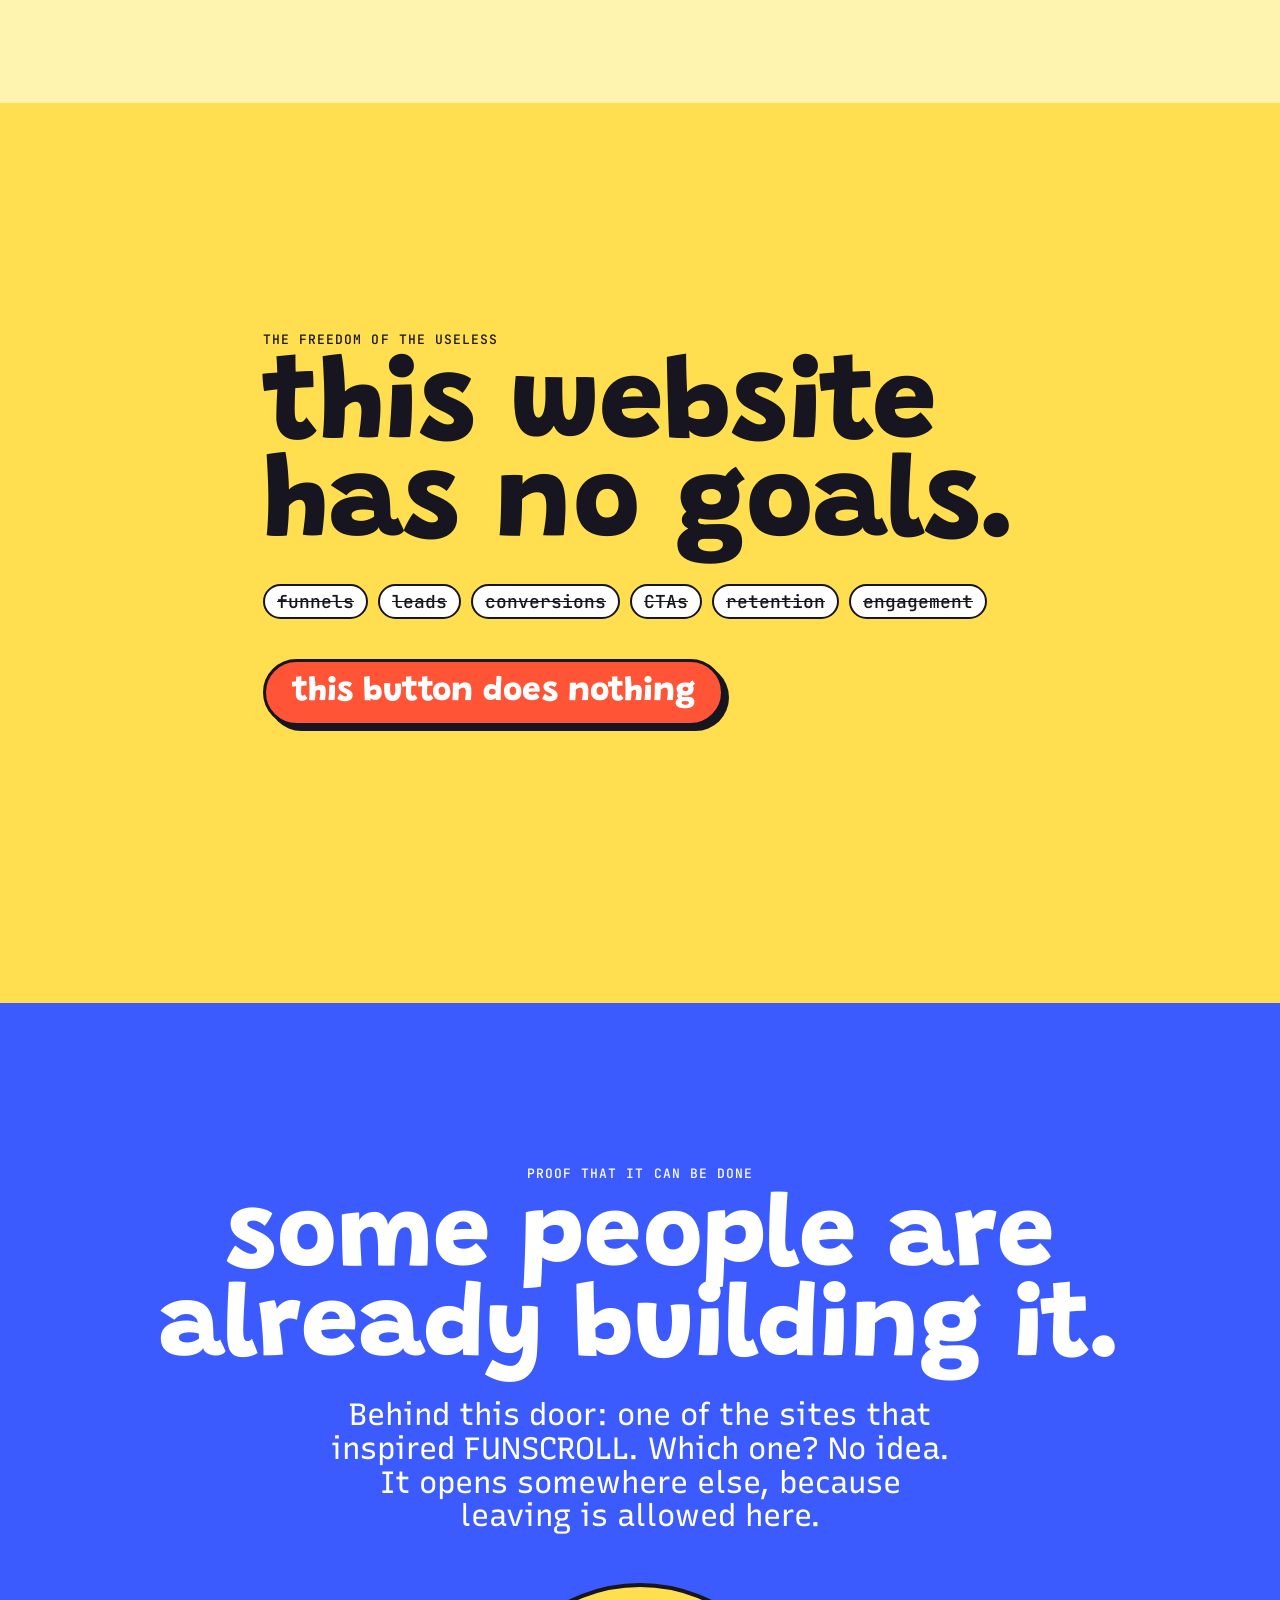
==== commit 2f741f78: "Home title: 'funscroll' as one word with tighter letter spacing Co-Authored-By: Claude Opus 5.5 <nor" ====
--- a/index.html
+++ b/index.html
@@ -18,7 +18,7 @@
 
 /* 1 · hero */
 .hero { min-height: 100svh; background: var(--yellow); display: flex; align-items: center; }
-.hero h1 { font-weight: 800; font-size: clamp(72px, 14vw, 230px); line-height: .78; letter-spacing: -.015em; position: relative; z-index: 2; }
+.hero h1 { font-weight: 800; font-size: clamp(56px, 13vw, 210px); line-height: .78; letter-spacing: -.05em; position: relative; z-index: 2; }
 .hero h1 .o { color: var(--red); }
 .hero .lede { font: 400 clamp(26px, 3.2vw, 44px)/1.02 var(--voice); max-width: 560px; margin-top: 34px; position: relative; z-index: 2; }
 .hero .lede em { color: var(--blue); }
@@ -134,7 +134,7 @@
   <span class="shp abs" data-s="half" data-c="white" data-m="sleepy" style="--size:120px; right:30%; top:6%" data-fs-parallax="-1.2" data-fs-drag></span>
   <span class="shp abs" data-s="square" data-c="blue" data-m="grin" style="--size:80px; right:6%; bottom:16%" data-fs-parallax="0.5" data-fs-drag></span>
   <div class="wrap">
-    <h1 data-fs-letters="scatter">fun scr<span class="o">o</span>ll</h1>
+    <h1 data-fs-letters="scatter">funscr<span class="o">o</span>ll</h1>
     <p class="lede">An internet that <em>doesn't want to keep you.</em> Play, waste some time, then leave.</p>
     <p class="hint tag">↓ scroll &nbsp;·&nbsp; drag the shapes &nbsp;·&nbsp; spin the wheel</p>
   </div>
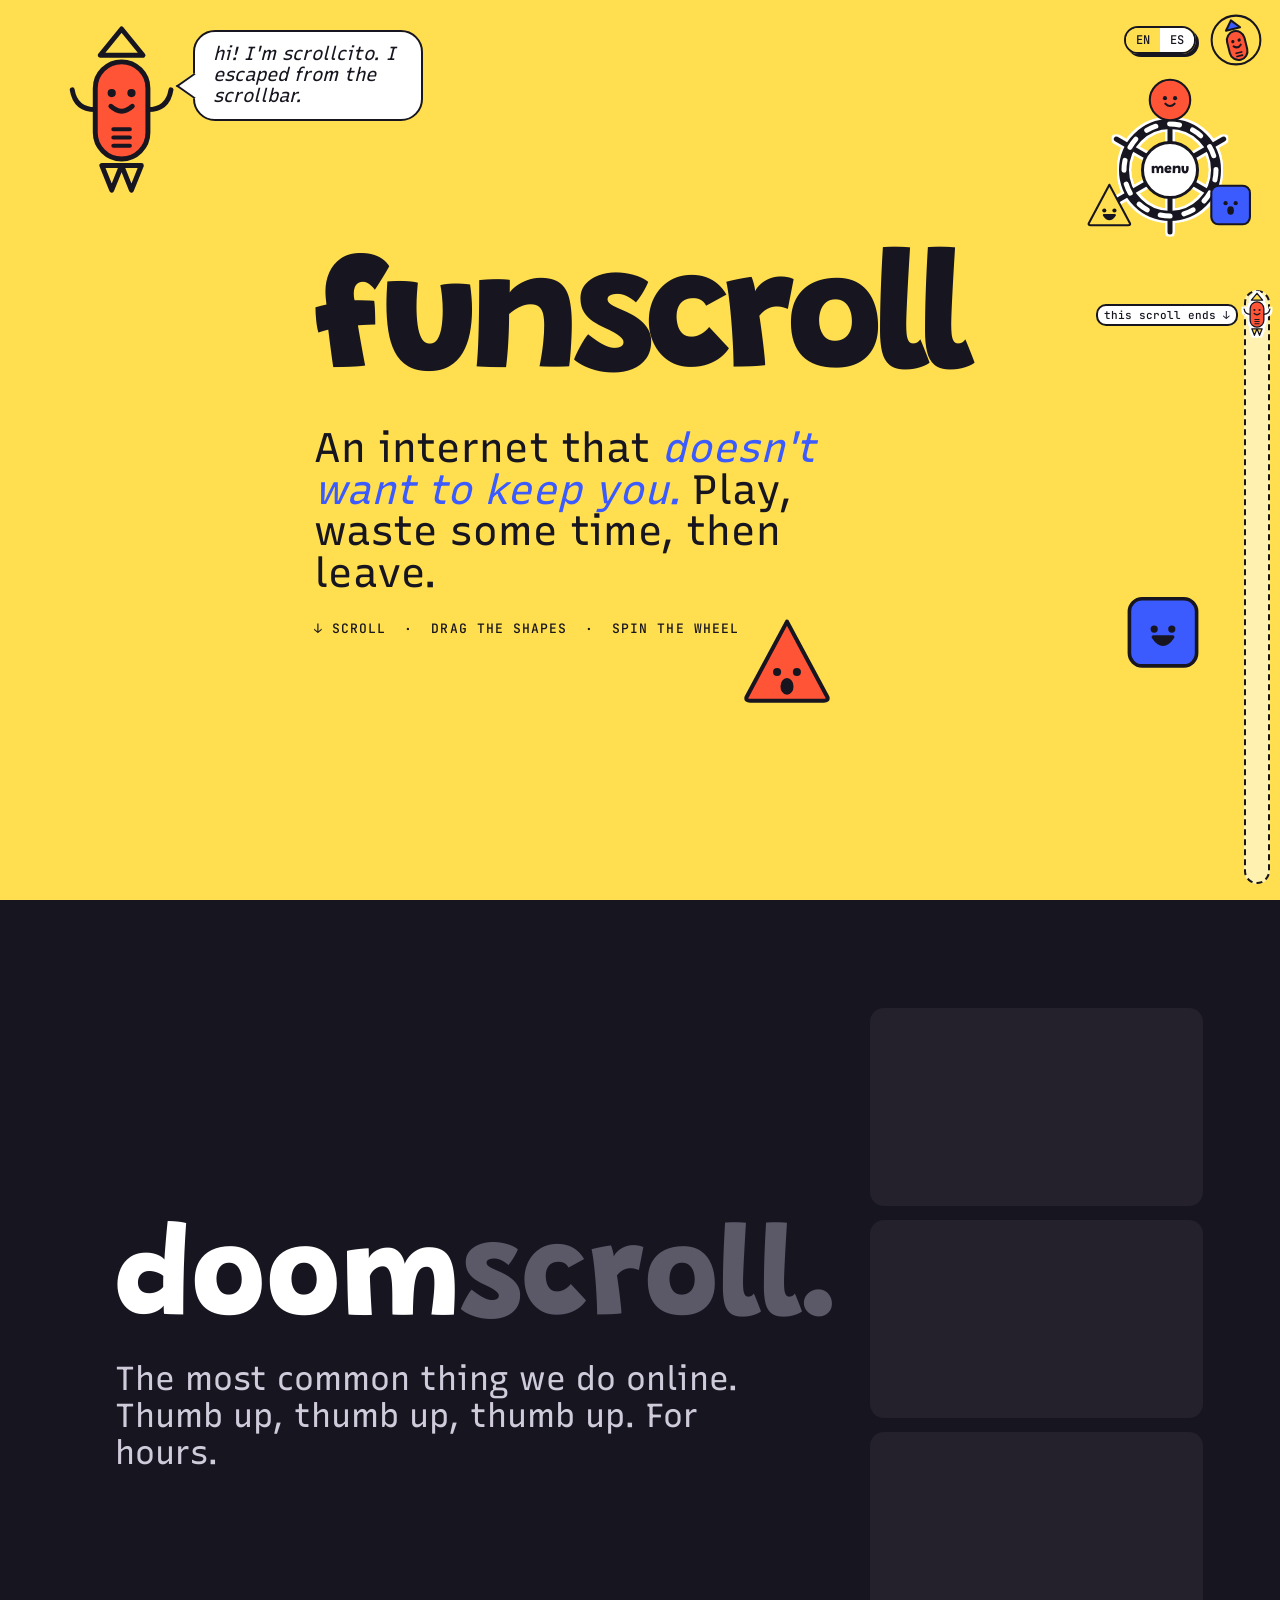
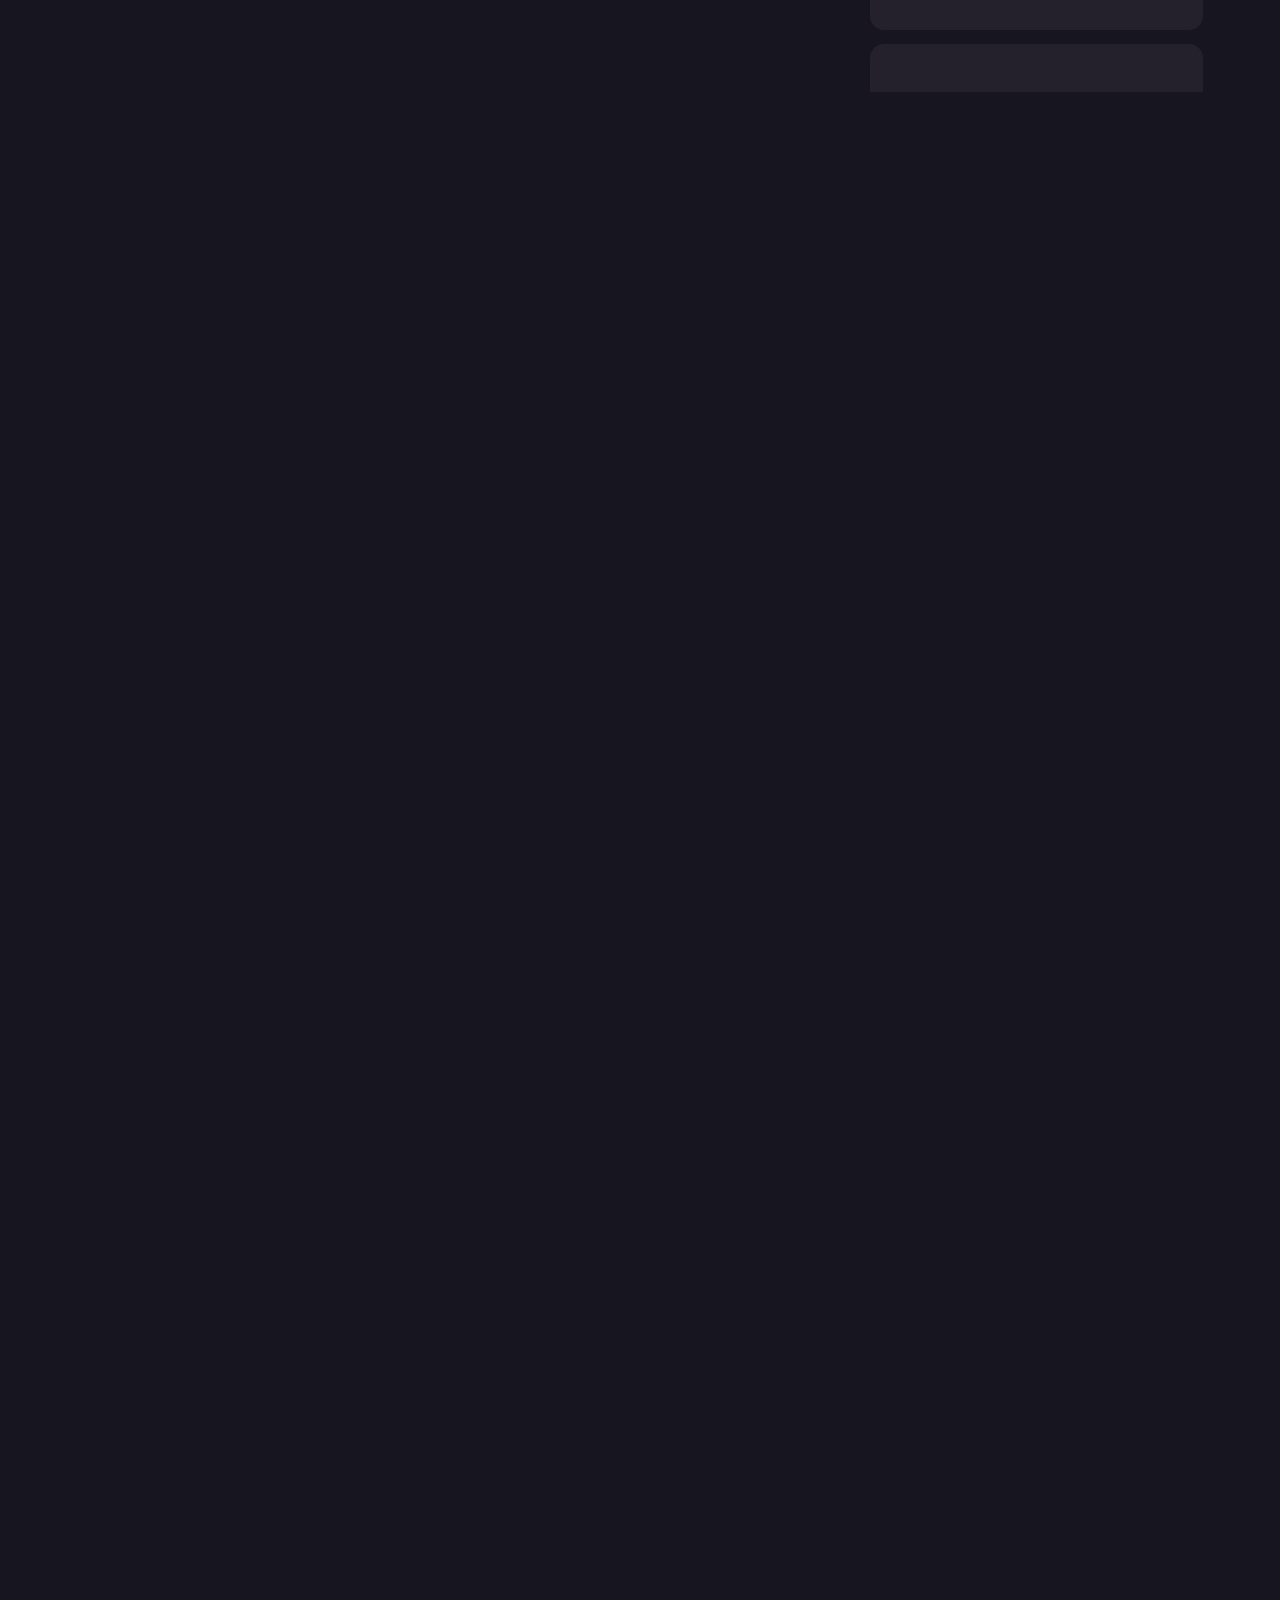
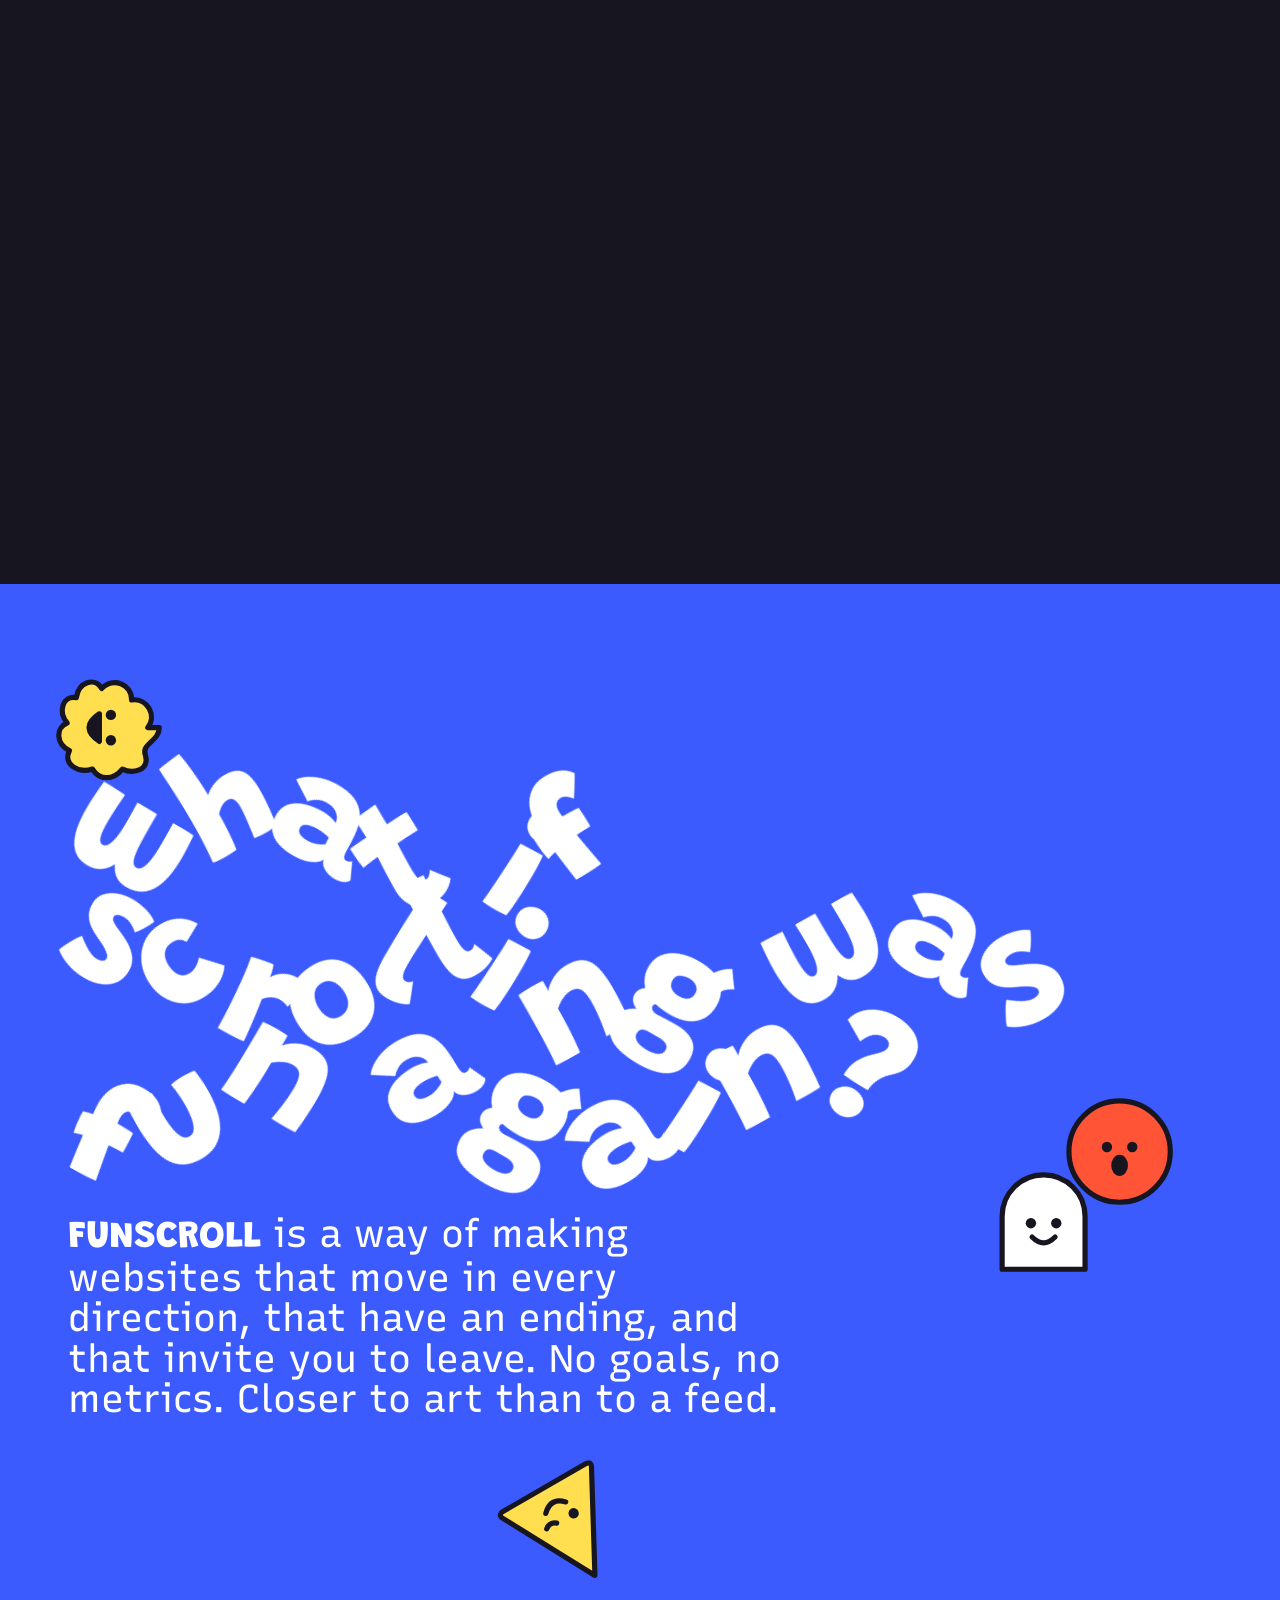
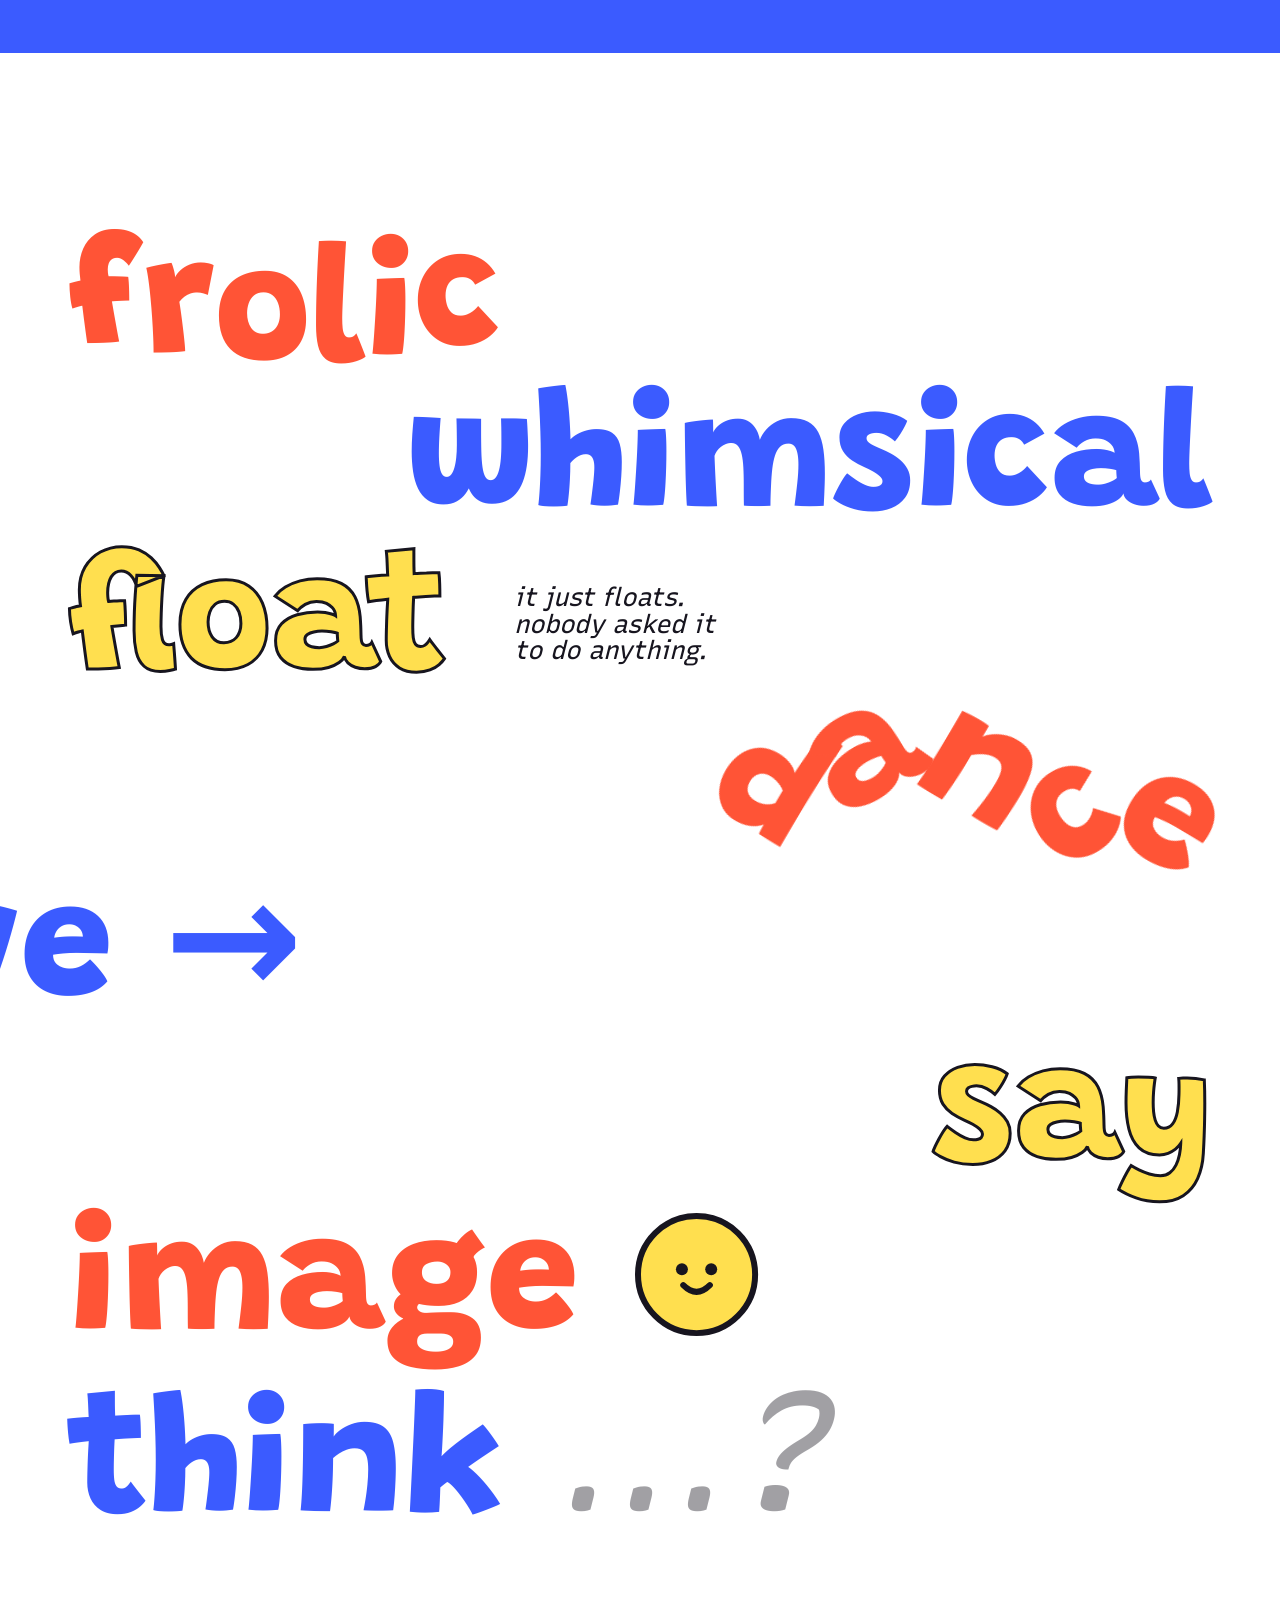
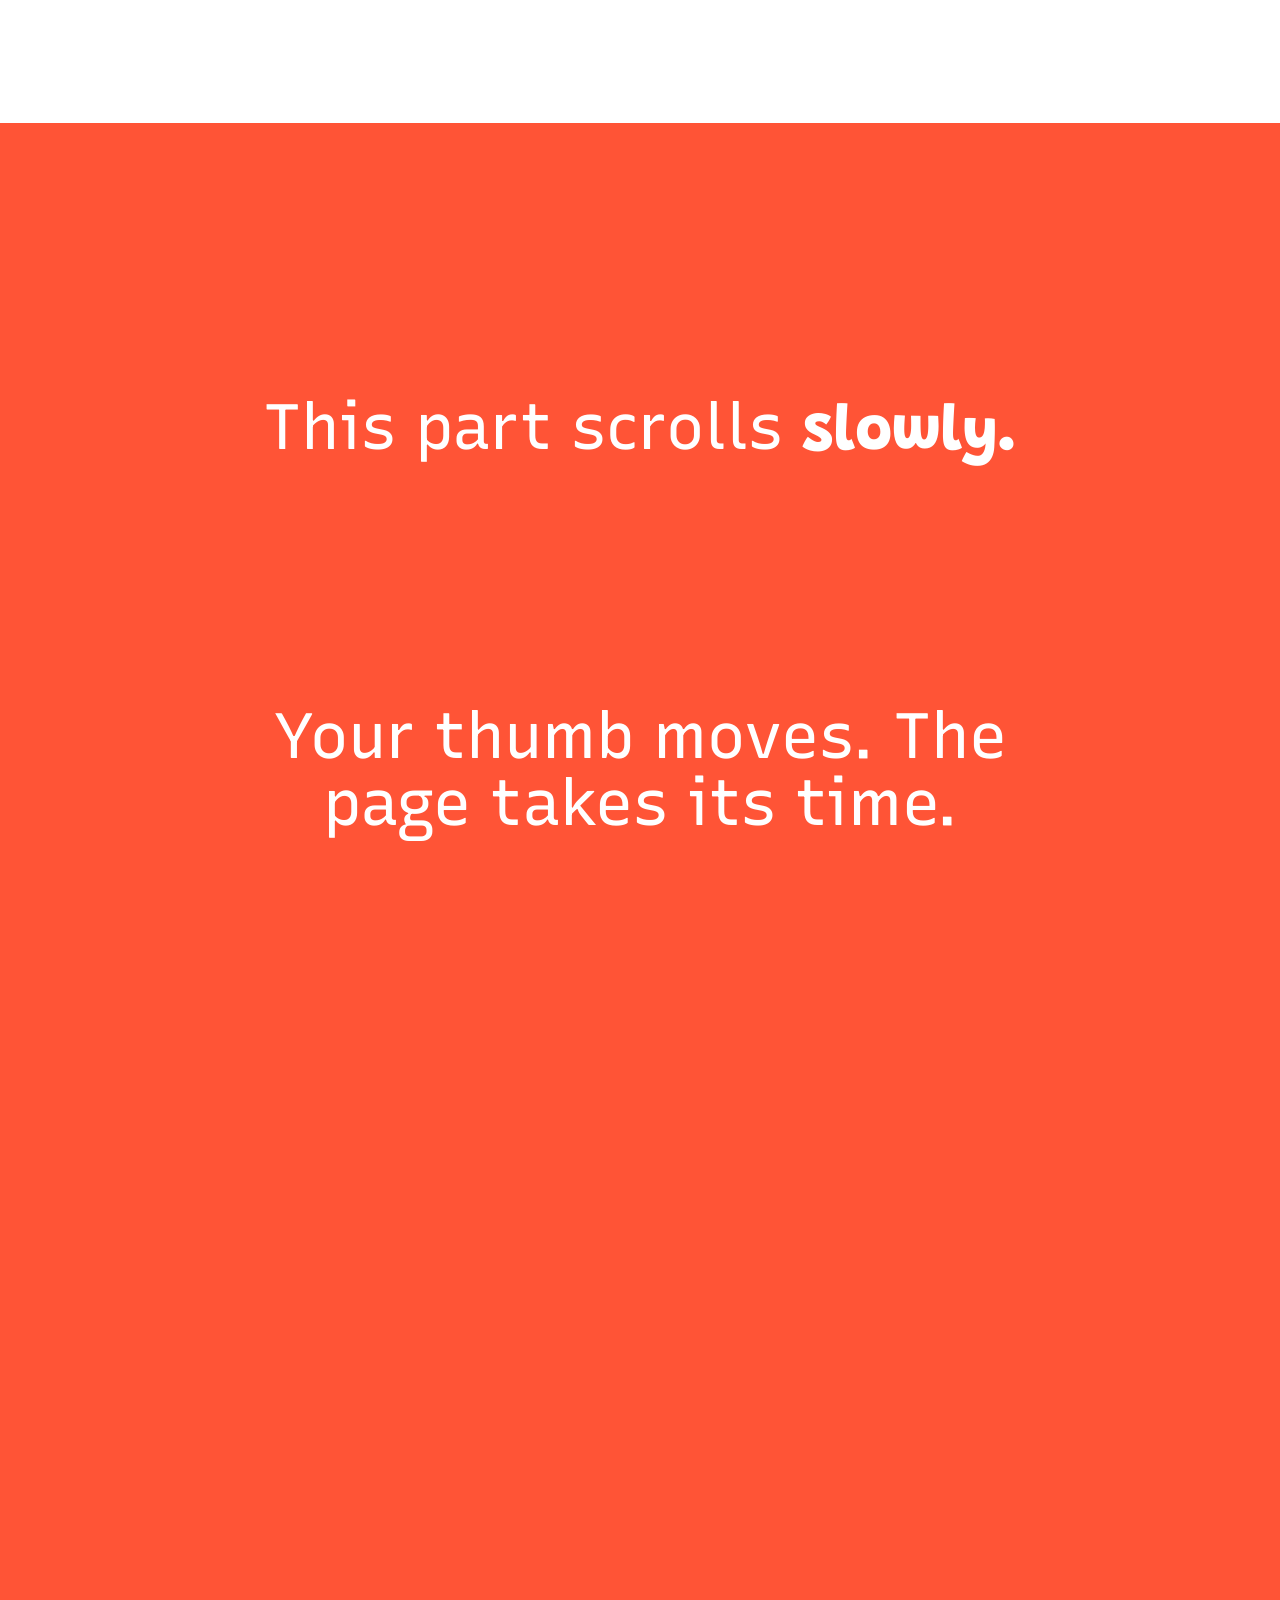
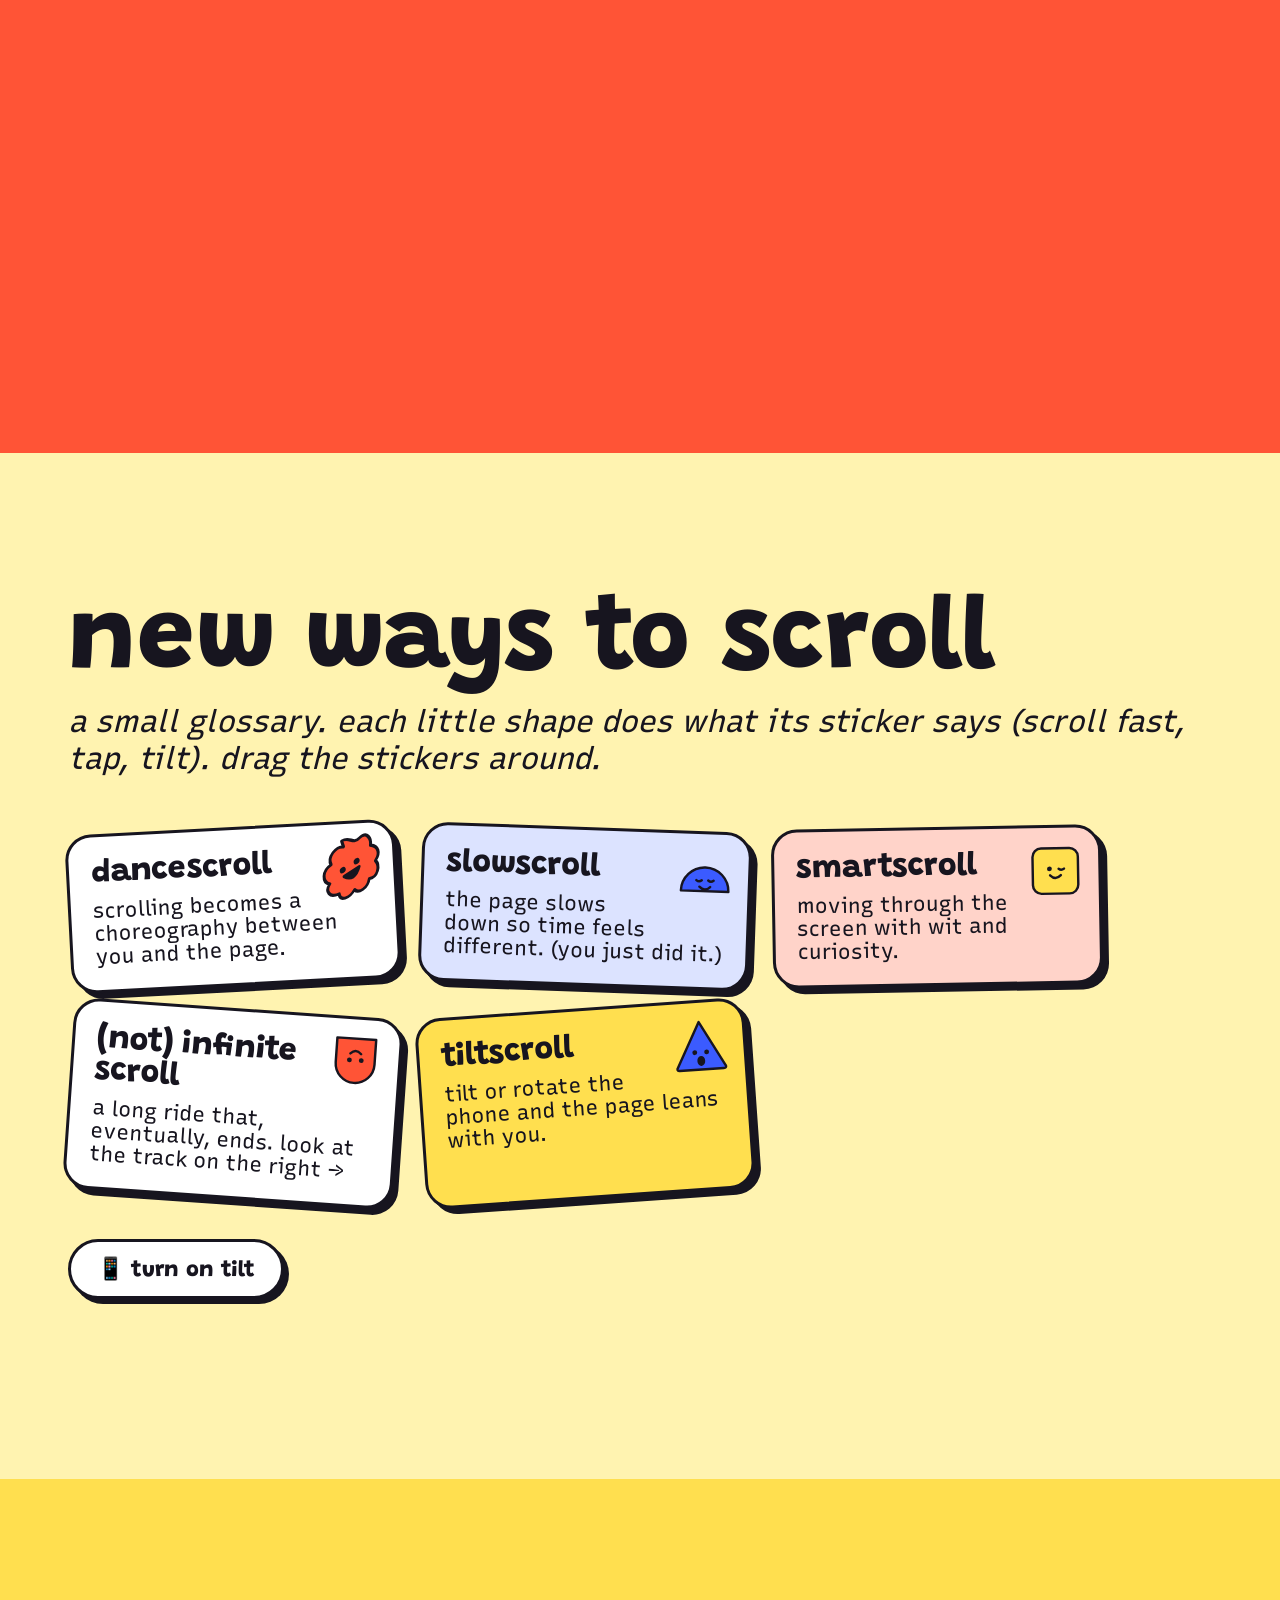
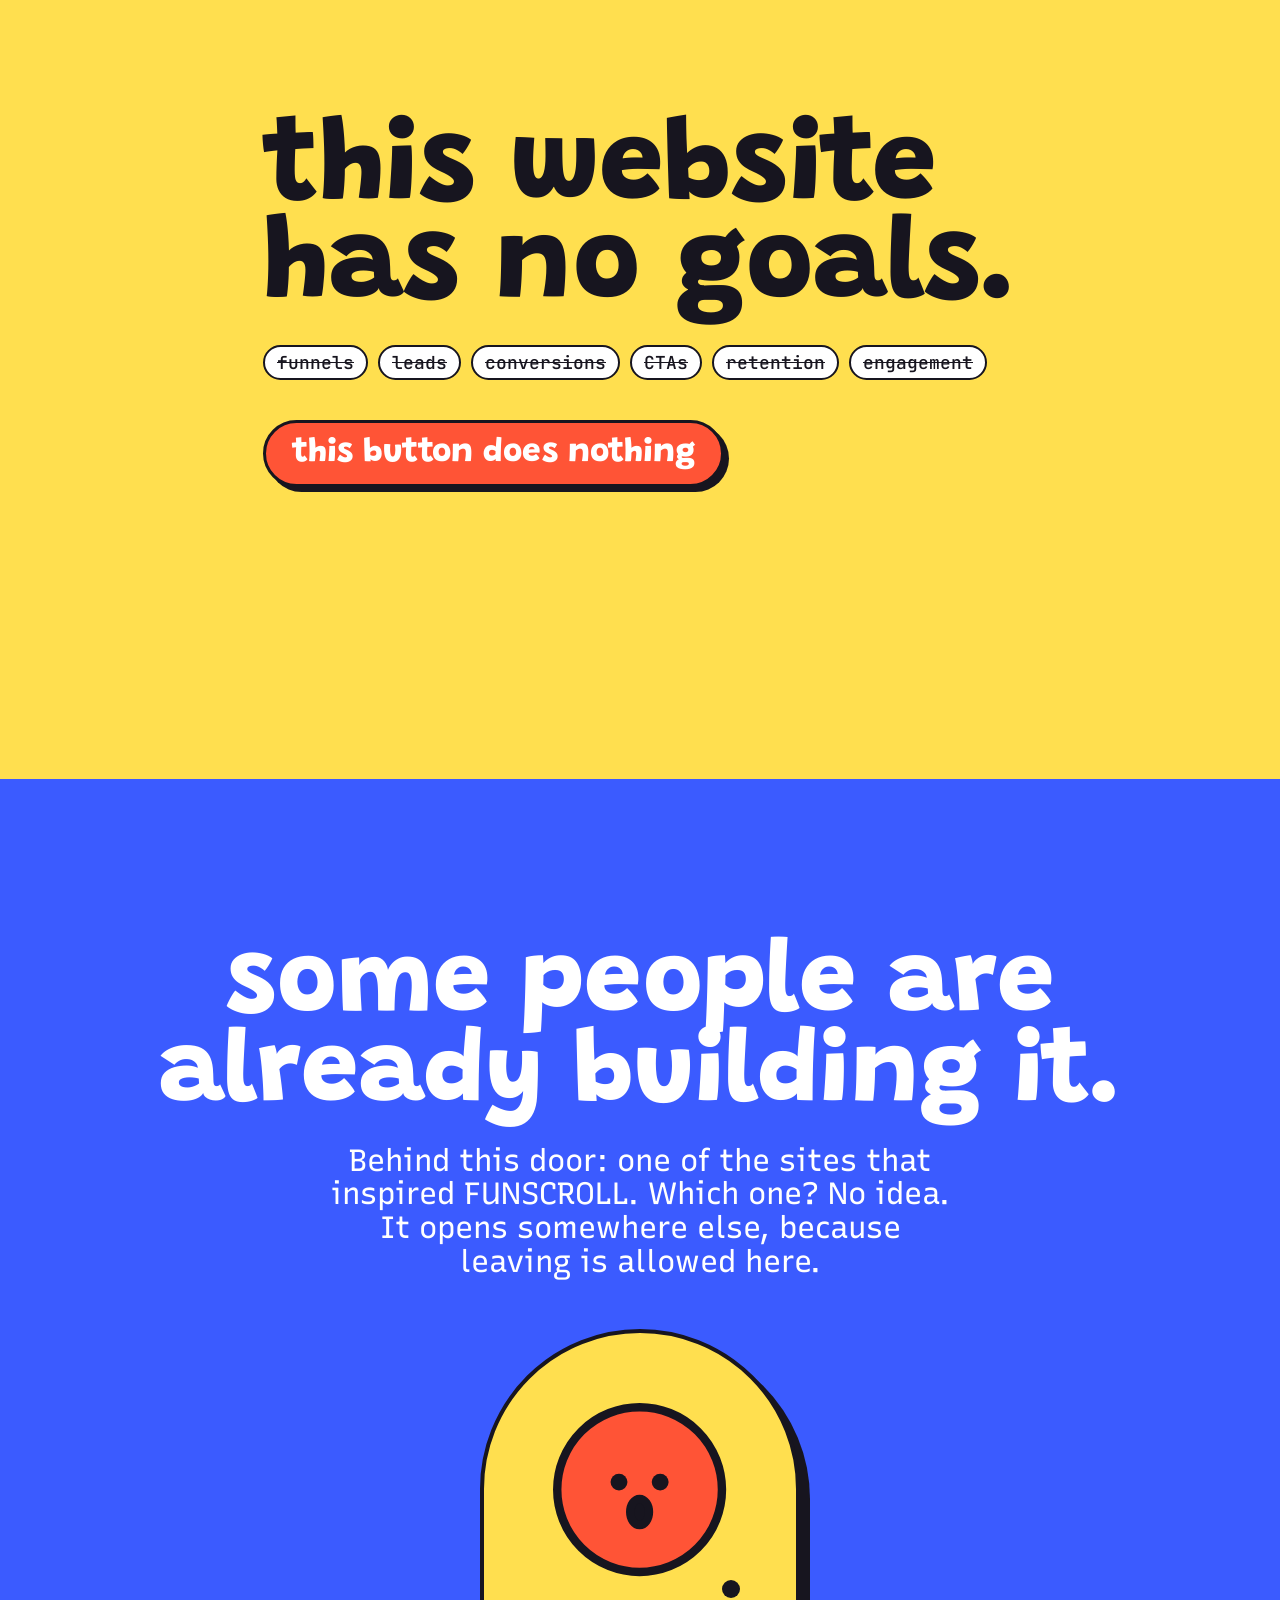
==== commit d07c7e80: "Remove the small uppercase eyebrow labels above section titles Co-Authored-By: Claude Opus 5.5 <nore" ====
--- a/index.html
+++ b/index.html
@@ -149,7 +149,6 @@
   <div class="fs-sticky">
     <div data-fs-track>
       <div class="panel">
-        <span class="tag" style="color:#8C889A">chapter one · the trap</span>
         <h2>doom<span class="grey">scroll.</span></h2>
         <p>The most common thing we do online. Thumb up, thumb up, thumb up. For hours.</p>
         <div class="feed" aria-hidden="true"><div></div><div></div><div></div><div></div><div></div></div>
@@ -191,7 +190,6 @@
 <!-- 4 · CONCEPTS -->
 <section class="concepts">
   <div class="wrap">
-    <span class="tag">eight words to start (scroll fast, hover, click)</span>
     <span class="word r" data-fs-letters="wave">frolic</span>
     <span class="word b right whim" id="whim">whimsical</span>
     <span class="word y" data-fs-float style="--fs-float-dur:2.6s">float <small>it just floats. nobody asked it to do anything.</small></span>
@@ -207,7 +205,6 @@
 <section class="slow" data-fs-slow="0.3">
   <div class="fs-sticky">
     <div data-fs-track>
-      <span class="tag">you are now in a slowscroll</span>
       <p class="line">This part scrolls <b>slowly.</b></p>
       <p class="line">Your thumb moves. The page takes its time.</p>
       <p class="line">Nothing is chasing you here.</p>
@@ -236,8 +233,7 @@
 <!-- 7 · USELESS -->
 <section class="useless">
   <div class="wrap">
-    <span class="tag">the freedom of the useless</span>
-    <h2 style="margin-top:14px">this website<br>has no goals.</h2>
+    <h2>this website<br>has no goals.</h2>
     <div class="no"><s>funnels</s><s>leads</s><s>conversions</s><s>CTAs</s><s>retention</s><s>engagement</s></div>
     <button class="btn" id="nothing">this button does nothing</button>
     <p id="nothingCount"></p>
@@ -247,8 +243,7 @@
 <!-- 8 · DOORS -->
 <section class="doors">
   <div class="wrap">
-    <span class="tag">proof that it can be done</span>
-    <h2 style="margin-top:14px">some people are already building it.</h2>
+    <h2>some people are already building it.</h2>
     <p>Behind this door: one of the sites that inspired FUNSCROLL. Which one? No idea. It opens somewhere else, because leaving is allowed here.</p>
     <a href="funscrollers.html" class="door-btn" id="door" target="_blank" rel="noopener">
       <span class="shp" data-s="circle" data-c="red" data-m="wow"></span>
